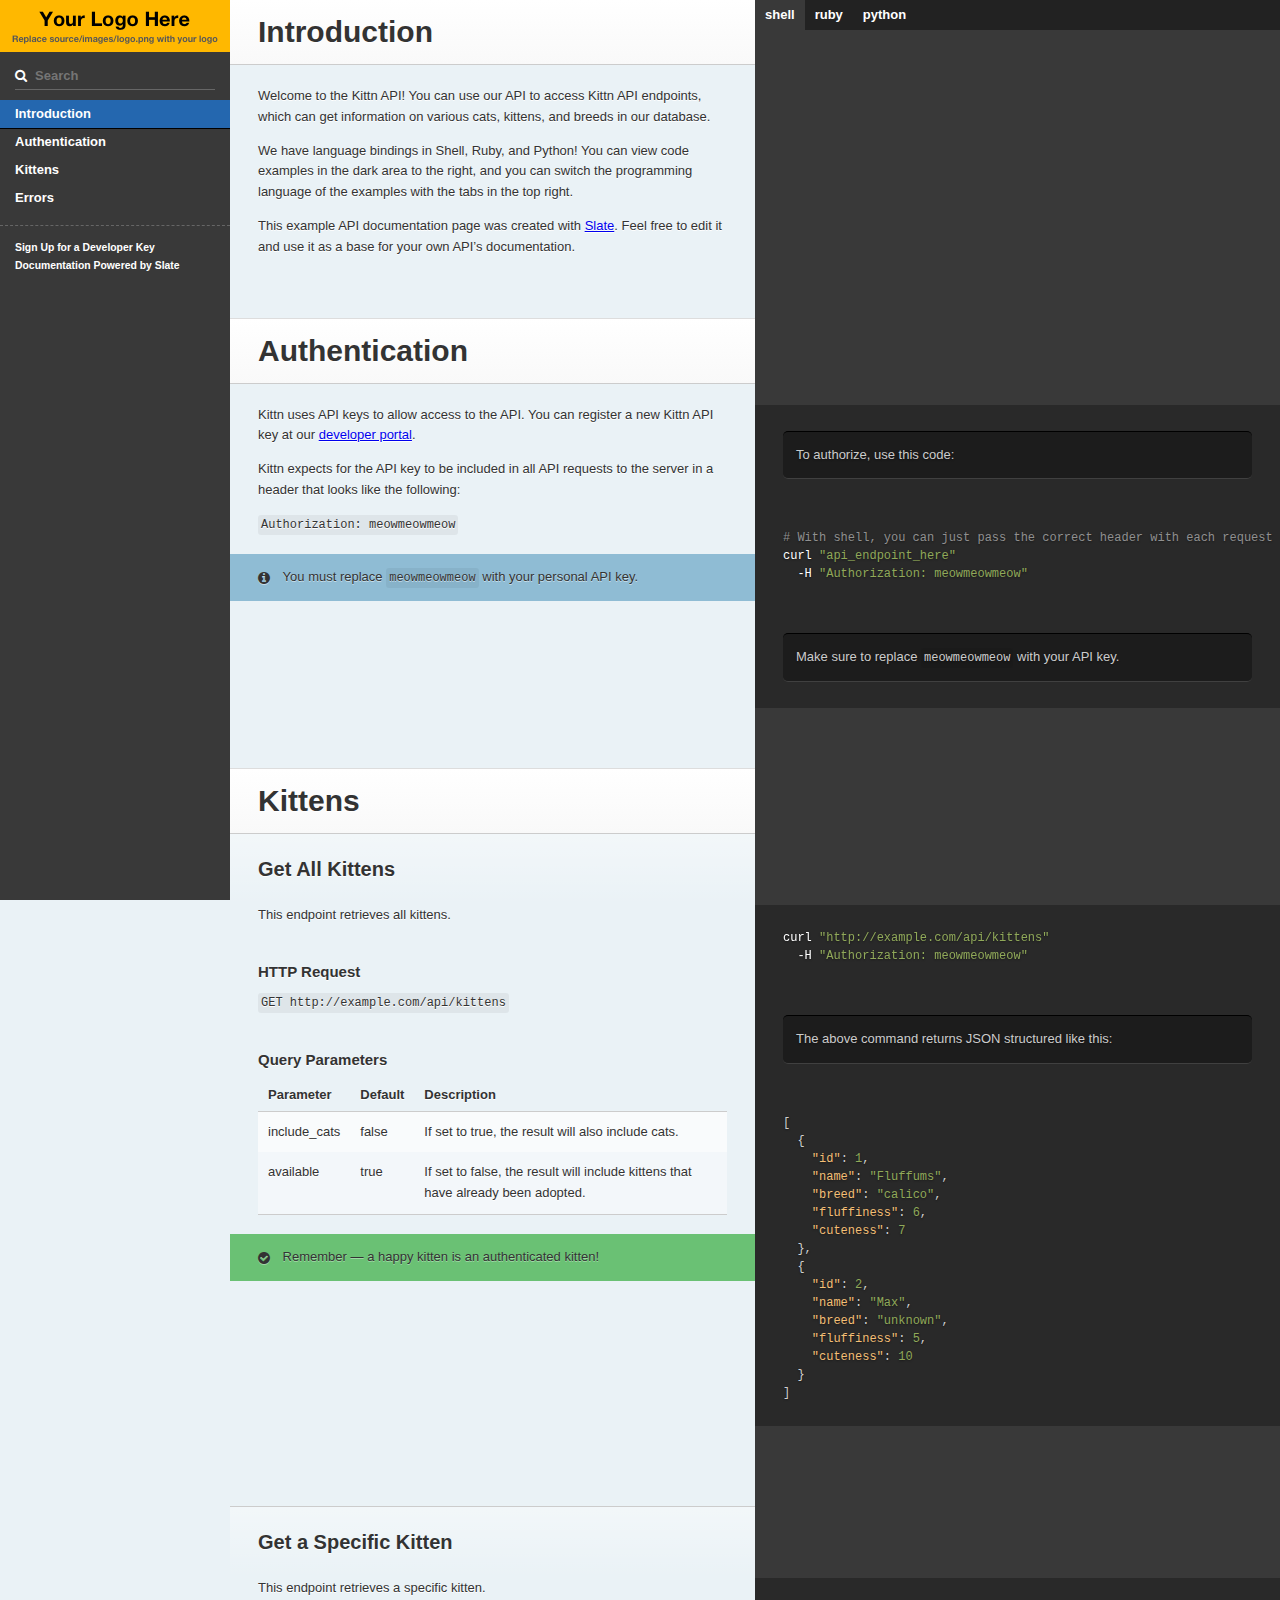
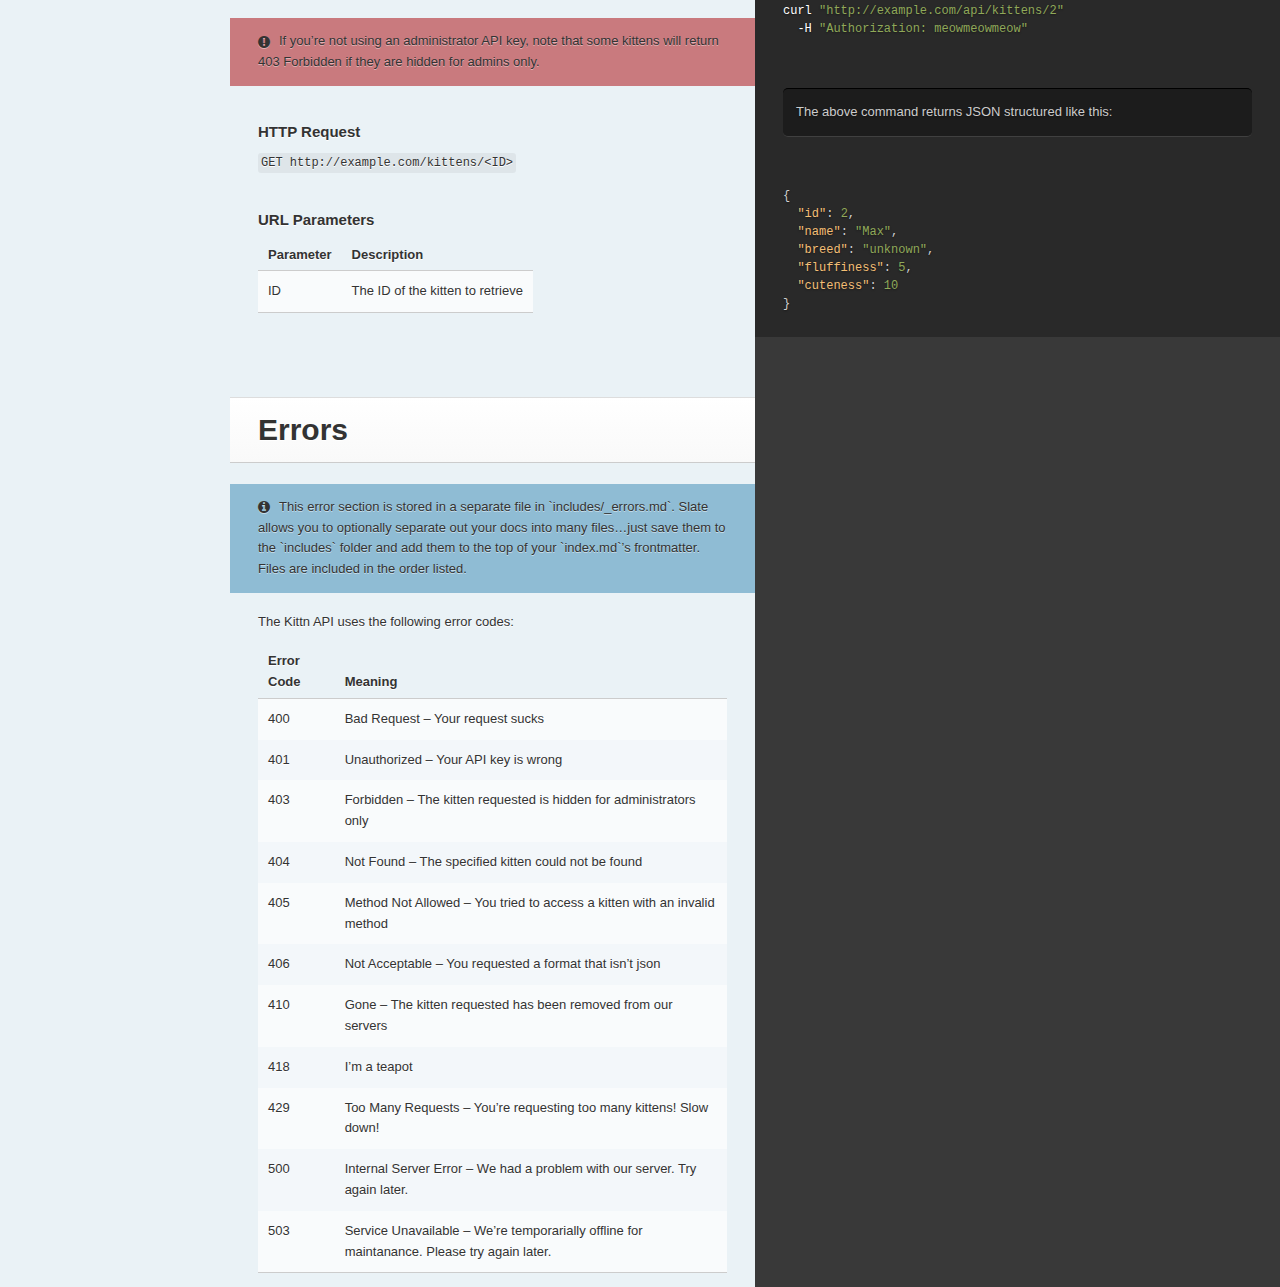
==== index.html @ 6eb85ec8 "Site updated to 685401d" ====
<!doctype html>
<html>
  <head>
    <meta charset="utf-8">
    <meta content="IE=edge,chrome=1" http-equiv="X-UA-Compatible">
    <meta name="viewport" content="width=device-width, initial-scale=1, maximum-scale=1">
    <title>API Reference</title>

    <link href="stylesheets/screen.css" rel="stylesheet" type="text/css" media="screen" />
    <link href="stylesheets/print.css" rel="stylesheet" type="text/css" media="print" />
    <script src="https://ajax.googleapis.com/ajax/libs/jquery/2.1.3/jquery.min.js"></script>
      <script src="javascripts/all.js" type="text/javascript"></script>

      <script>
        $(function() {
          setupLanguages(["shell","ruby","python"]);
        });
      </script>
  </head>

  <body class="index">
    <a href="#" id="nav-button">
      <span>
        NAV
        <img src="images/navbar.png" />
      </span>
    </a>
    <div class="tocify-wrapper">
      <img src="images/logo.png" />
        <div class="lang-selector">
              <a href="#" data-language-name="shell">shell</a>
              <a href="#" data-language-name="ruby">ruby</a>
              <a href="#" data-language-name="python">python</a>
        </div>
        <div class="search">
          <input type="text" class="search" id="input-search" placeholder="Search">
        </div>
        <ul class="search-results"></ul>
      <div id="toc">
      </div>
        <ul class="toc-footer">
            <li><a href='#'>Sign Up for a Developer Key</a></li>
            <li><a href='http://github.com/tripit/slate'>Documentation Powered by Slate</a></li>
        </ul>
    </div>
    <div class="page-wrapper">
      <div class="dark-box"></div>
      <div class="content">
        <h1 id="introduction">Introduction</h1>

<p>Welcome to the Kittn API! You can use our API to access Kittn API endpoints, which can get information on various cats, kittens, and breeds in our database.</p>

<p>We have language bindings in Shell, Ruby, and Python! You can view code examples in the dark area to the right, and you can switch the programming language of the examples with the tabs in the top right.</p>

<p>This example API documentation page was created with <a href="http://github.com/tripit/slate">Slate</a>. Feel free to edit it and use it as a base for your own API&rsquo;s documentation.</p>

<h1 id="authentication">Authentication</h1>

<blockquote>
<p>To authorize, use this code:</p>
</blockquote>
<pre class="highlight ruby"><code><span class="nb">require</span> <span class="s1">'kittn'</span>

<span class="n">api</span> <span class="o">=</span> <span class="no">Kittn</span><span class="o">::</span><span class="no">APIClient</span><span class="p">.</span><span class="nf">authorize!</span><span class="p">(</span><span class="s1">'meowmeowmeow'</span><span class="p">)</span>
</code></pre>
<pre class="highlight python"><code><span class="kn">import</span> <span class="nn">kittn</span>

<span class="n">api</span> <span class="o">=</span> <span class="n">kittn</span><span class="o">.</span><span class="n">authorize</span><span class="p">(</span><span class="s">'meowmeowmeow'</span><span class="p">)</span>
</code></pre>
<pre class="highlight shell"><code><span class="c"># With shell, you can just pass the correct header with each request</span>
curl <span class="s2">"api_endpoint_here"</span>
  -H <span class="s2">"Authorization: meowmeowmeow"</span>
</code></pre>

<blockquote>
<p>Make sure to replace <code class="prettyprint">meowmeowmeow</code> with your API key.</p>
</blockquote>

<p>Kittn uses API keys to allow access to the API. You can register a new Kittn API key at our <a href="http://example.com/developers">developer portal</a>.</p>

<p>Kittn expects for the API key to be included in all API requests to the server in a header that looks like the following:</p>

<p><code class="prettyprint">Authorization: meowmeowmeow</code></p>

<aside class="notice">
You must replace <code>meowmeowmeow</code> with your personal API key.
</aside>

<h1 id="kittens">Kittens</h1>

<h2 id="get-all-kittens">Get All Kittens</h2>
<pre class="highlight ruby"><code><span class="nb">require</span> <span class="s1">'kittn'</span>

<span class="n">api</span> <span class="o">=</span> <span class="no">Kittn</span><span class="o">::</span><span class="no">APIClient</span><span class="p">.</span><span class="nf">authorize!</span><span class="p">(</span><span class="s1">'meowmeowmeow'</span><span class="p">)</span>
<span class="n">api</span><span class="p">.</span><span class="nf">kittens</span><span class="p">.</span><span class="nf">get</span>
</code></pre>
<pre class="highlight python"><code><span class="kn">import</span> <span class="nn">kittn</span>

<span class="n">api</span> <span class="o">=</span> <span class="n">kittn</span><span class="o">.</span><span class="n">authorize</span><span class="p">(</span><span class="s">'meowmeowmeow'</span><span class="p">)</span>
<span class="n">api</span><span class="o">.</span><span class="n">kittens</span><span class="o">.</span><span class="n">get</span><span class="p">()</span>
</code></pre>
<pre class="highlight shell"><code>curl <span class="s2">"http://example.com/api/kittens"</span>
  -H <span class="s2">"Authorization: meowmeowmeow"</span>
</code></pre>

<blockquote>
<p>The above command returns JSON structured like this:</p>
</blockquote>
<pre class="highlight json"><code><span class="p">[</span><span class="w">
  </span><span class="p">{</span><span class="w">
    </span><span class="nt">"id"</span><span class="p">:</span><span class="w"> </span><span class="mi">1</span><span class="p">,</span><span class="w">
    </span><span class="nt">"name"</span><span class="p">:</span><span class="w"> </span><span class="s2">"Fluffums"</span><span class="p">,</span><span class="w">
    </span><span class="nt">"breed"</span><span class="p">:</span><span class="w"> </span><span class="s2">"calico"</span><span class="p">,</span><span class="w">
    </span><span class="nt">"fluffiness"</span><span class="p">:</span><span class="w"> </span><span class="mi">6</span><span class="p">,</span><span class="w">
    </span><span class="nt">"cuteness"</span><span class="p">:</span><span class="w"> </span><span class="mi">7</span><span class="w">
  </span><span class="p">},</span><span class="w">
  </span><span class="p">{</span><span class="w">
    </span><span class="nt">"id"</span><span class="p">:</span><span class="w"> </span><span class="mi">2</span><span class="p">,</span><span class="w">
    </span><span class="nt">"name"</span><span class="p">:</span><span class="w"> </span><span class="s2">"Max"</span><span class="p">,</span><span class="w">
    </span><span class="nt">"breed"</span><span class="p">:</span><span class="w"> </span><span class="s2">"unknown"</span><span class="p">,</span><span class="w">
    </span><span class="nt">"fluffiness"</span><span class="p">:</span><span class="w"> </span><span class="mi">5</span><span class="p">,</span><span class="w">
    </span><span class="nt">"cuteness"</span><span class="p">:</span><span class="w"> </span><span class="mi">10</span><span class="w">
  </span><span class="p">}</span><span class="w">
</span><span class="p">]</span><span class="w">
</span></code></pre>

<p>This endpoint retrieves all kittens.</p>

<h3 id="http-request">HTTP Request</h3>

<p><code class="prettyprint">GET http://example.com/api/kittens</code></p>

<h3 id="query-parameters">Query Parameters</h3>

<table><thead>
<tr>
<th>Parameter</th>
<th>Default</th>
<th>Description</th>
</tr>
</thead><tbody>
<tr>
<td>include_cats</td>
<td>false</td>
<td>If set to true, the result will also include cats.</td>
</tr>
<tr>
<td>available</td>
<td>true</td>
<td>If set to false, the result will include kittens that have already been adopted.</td>
</tr>
</tbody></table>

<aside class="success">
Remember — a happy kitten is an authenticated kitten!
</aside>

<h2 id="get-a-specific-kitten">Get a Specific Kitten</h2>
<pre class="highlight ruby"><code><span class="nb">require</span> <span class="s1">'kittn'</span>

<span class="n">api</span> <span class="o">=</span> <span class="no">Kittn</span><span class="o">::</span><span class="no">APIClient</span><span class="p">.</span><span class="nf">authorize!</span><span class="p">(</span><span class="s1">'meowmeowmeow'</span><span class="p">)</span>
<span class="n">api</span><span class="p">.</span><span class="nf">kittens</span><span class="p">.</span><span class="nf">get</span><span class="p">(</span><span class="mi">2</span><span class="p">)</span>
</code></pre>
<pre class="highlight python"><code><span class="kn">import</span> <span class="nn">kittn</span>

<span class="n">api</span> <span class="o">=</span> <span class="n">kittn</span><span class="o">.</span><span class="n">authorize</span><span class="p">(</span><span class="s">'meowmeowmeow'</span><span class="p">)</span>
<span class="n">api</span><span class="o">.</span><span class="n">kittens</span><span class="o">.</span><span class="n">get</span><span class="p">(</span><span class="mi">2</span><span class="p">)</span>
</code></pre>
<pre class="highlight shell"><code>curl <span class="s2">"http://example.com/api/kittens/2"</span>
  -H <span class="s2">"Authorization: meowmeowmeow"</span>
</code></pre>

<blockquote>
<p>The above command returns JSON structured like this:</p>
</blockquote>
<pre class="highlight json"><code><span class="p">{</span><span class="w">
  </span><span class="nt">"id"</span><span class="p">:</span><span class="w"> </span><span class="mi">2</span><span class="p">,</span><span class="w">
  </span><span class="nt">"name"</span><span class="p">:</span><span class="w"> </span><span class="s2">"Max"</span><span class="p">,</span><span class="w">
  </span><span class="nt">"breed"</span><span class="p">:</span><span class="w"> </span><span class="s2">"unknown"</span><span class="p">,</span><span class="w">
  </span><span class="nt">"fluffiness"</span><span class="p">:</span><span class="w"> </span><span class="mi">5</span><span class="p">,</span><span class="w">
  </span><span class="nt">"cuteness"</span><span class="p">:</span><span class="w"> </span><span class="mi">10</span><span class="w">
</span><span class="p">}</span><span class="w">
</span></code></pre>

<p>This endpoint retrieves a specific kitten.</p>

<aside class="warning">If you&rsquo;re not using an administrator API key, note that some kittens will return 403 Forbidden if they are hidden for admins only.</aside>

<h3 id="http-request">HTTP Request</h3>

<p><code class="prettyprint">GET http://example.com/kittens/&lt;ID&gt;</code></p>

<h3 id="url-parameters">URL Parameters</h3>

<table><thead>
<tr>
<th>Parameter</th>
<th>Description</th>
</tr>
</thead><tbody>
<tr>
<td>ID</td>
<td>The ID of the kitten to retrieve</td>
</tr>
</tbody></table>

          <h1 id="errors">Errors</h1>

<aside class="notice">This error section is stored in a separate file in `includes/_errors.md`. Slate allows you to optionally separate out your docs into many files&hellip;just save them to the `includes` folder and add them to the top of your `index.md`&rsquo;s frontmatter. Files are included in the order listed.</aside>

<p>The Kittn API uses the following error codes:</p>

<table><thead>
<tr>
<th>Error Code</th>
<th>Meaning</th>
</tr>
</thead><tbody>
<tr>
<td>400</td>
<td>Bad Request &ndash; Your request sucks</td>
</tr>
<tr>
<td>401</td>
<td>Unauthorized &ndash; Your API key is wrong</td>
</tr>
<tr>
<td>403</td>
<td>Forbidden &ndash; The kitten requested is hidden for administrators only</td>
</tr>
<tr>
<td>404</td>
<td>Not Found &ndash; The specified kitten could not be found</td>
</tr>
<tr>
<td>405</td>
<td>Method Not Allowed &ndash; You tried to access a kitten with an invalid method</td>
</tr>
<tr>
<td>406</td>
<td>Not Acceptable &ndash; You requested a format that isn&rsquo;t json</td>
</tr>
<tr>
<td>410</td>
<td>Gone &ndash; The kitten requested has been removed from our servers</td>
</tr>
<tr>
<td>418</td>
<td>I&rsquo;m a teapot</td>
</tr>
<tr>
<td>429</td>
<td>Too Many Requests &ndash; You&rsquo;re requesting too many kittens! Slow down!</td>
</tr>
<tr>
<td>500</td>
<td>Internal Server Error &ndash; We had a problem with our server. Try again later.</td>
</tr>
<tr>
<td>503</td>
<td>Service Unavailable &ndash; We&rsquo;re temporarially offline for maintanance. Please try again later.</td>
</tr>
</tbody></table>

      </div>
      <div class="dark-box">
          <div class="lang-selector">
                <a href="#" data-language-name="shell">shell</a>
                <a href="#" data-language-name="ruby">ruby</a>
                <a href="#" data-language-name="python">python</a>
          </div>
      </div>
    </div>
  </body>
</html>
---- stylesheets/screen.css ----
/*! normalize.css v3.0.2 | MIT License | git.io/normalize */html{font-family:sans-serif;-ms-text-size-adjust:100%;-webkit-text-size-adjust:100%}body{margin:0}article,aside,details,figcaption,figure,footer,header,hgroup,main,menu,nav,section,summary{display:block}audio,canvas,progress,video{display:inline-block;vertical-align:baseline}audio:not([controls]){display:none;height:0}[hidden],template{display:none}a{background-color:transparent}a:active,a:hover{outline:0}abbr[title]{border-bottom:1px dotted}b,strong{font-weight:bold}dfn{font-style:italic}h1{font-size:2em;margin:0.67em 0}mark{background:#ff0;color:#000}small{font-size:80%}sub,sup{font-size:75%;line-height:0;position:relative;vertical-align:baseline}sup{top:-0.5em}sub{bottom:-0.25em}img{border:0}svg:not(:root){overflow:hidden}figure{margin:1em 40px}hr{box-sizing:content-box;height:0}pre{overflow:auto}code,kbd,pre,samp{font-family:monospace, monospace;font-size:1em}button,input,optgroup,select,textarea{color:inherit;font:inherit;margin:0}button{overflow:visible}button,select{text-transform:none}button,html input[type="button"],input[type="reset"],input[type="submit"]{-webkit-appearance:button;cursor:pointer}button[disabled],html input[disabled]{cursor:default}button::-moz-focus-inner,input::-moz-focus-inner{border:0;padding:0}input{line-height:normal}input[type="checkbox"],input[type="radio"]{box-sizing:border-box;padding:0}input[type="number"]::-webkit-inner-spin-button,input[type="number"]::-webkit-outer-spin-button{height:auto}input[type="search"]{-webkit-appearance:textfield;box-sizing:content-box}input[type="search"]::-webkit-search-cancel-button,input[type="search"]::-webkit-search-decoration{-webkit-appearance:none}fieldset{border:1px solid #c0c0c0;margin:0 2px;padding:0.35em 0.625em 0.75em}legend{border:0;padding:0}textarea{overflow:auto}optgroup{font-weight:bold}table{border-collapse:collapse;border-spacing:0}td,th{padding:0}.content h1,.content h2,.content h3,.content h4,.content h5,.content h6,html,body{font-family:"Helvetica Neue", Helvetica, Arial, "Microsoft Yahei","微软雅黑", STXihei, "华文细黑", sans-serif;font-size:13px}.content h1,.content h2,.content h3,.content h4,.content h5,.content h6{font-weight:bold}.content code,.content pre{font-family:Consolas, Menlo, Monaco, "Lucida Console", "Liberation Mono", "DejaVu Sans Mono", "Bitstream Vera Sans Mono", "Courier New", monospace, serif;font-size:12px;line-height:1.5}.content code{word-break:break-all;word-break:break-word;-webkit-hyphens:auto;-moz-hyphens:auto;-ms-hyphens:auto;hyphens:auto}.highlight table td{padding:5px}.highlight table pre{margin:0}.highlight,.highlight .w{color:#f8f8f2;background-color:#272822}.highlight .err{color:#151515;background-color:#ac4142}.highlight .c,.highlight .cd,.highlight .cm,.highlight .c1,.highlight .cs{color:#505050}.highlight .cp{color:#f4bf75}.highlight .nt{color:#f4bf75}.highlight .o,.highlight .ow{color:#d0d0d0}.highlight .p,.highlight .pi{color:#d0d0d0}.highlight .gi{color:#90a959}.highlight .gd{color:#ac4142}.highlight .gh{color:#6a9fb5;background-color:#151515;font-weight:bold}.highlight .k,.highlight .kn,.highlight .kp,.highlight .kr,.highlight .kv{color:#aa759f}.highlight .kc{color:#d28445}.highlight .kt{color:#d28445}.highlight .kd{color:#d28445}.highlight .s,.highlight .sb,.highlight .sc,.highlight .sd,.highlight .s2,.highlight .sh,.highlight .sx,.highlight .s1{color:#90a959}.highlight .sr{color:#75b5aa}.highlight .si{color:#8f5536}.highlight .se{color:#8f5536}.highlight .nn{color:#f4bf75}.highlight .nc{color:#f4bf75}.highlight .no{color:#f4bf75}.highlight .na{color:#6a9fb5}.highlight .m,.highlight .mf,.highlight .mh,.highlight .mi,.highlight .il,.highlight .mo,.highlight .mb,.highlight .mx{color:#90a959}.highlight .ss{color:#90a959}.highlight .c,.highlight .cm,.highlight .c1,.highlight .cs{color:#909090}.highlight,.highlight .w{background-color:#292929}@font-face{font-family:'slate';src:url("../fonts/slate.eot?-syv14m");src:url("../fonts/slate.eot?#iefix-syv14m") format("embedded-opentype"),url("../fonts/slate.woff2?-syv14m") format("woff2"),url("../fonts/slate.woff?-syv14m") format("woff"),url("../fonts/slate.ttf?-syv14m") format("truetype"),url("../fonts/slate.svg?-syv14m#slate") format("svg");font-weight:normal;font-style:normal}.content aside.warning:before,.content aside.notice:before,.content aside.success:before,.tocify-wrapper>.search:before{font-family:'slate';speak:none;font-style:normal;font-weight:normal;font-variant:normal;text-transform:none;line-height:1}.content aside.warning:before{content:"\e600"}.content aside.notice:before{content:"\e602"}.content aside.success:before{content:"\e606"}.tocify-wrapper>.search:before{content:"\e607"}html,body{color:#333;padding:0;margin:0;-webkit-font-smoothing:antialiased;-moz-osx-font-smoothing:grayscale;background-color:#eaf2f6;height:100%;-webkit-text-size-adjust:none}#toc>ul>li>a>span{float:right;background-color:#2484FF;border-radius:40px;width:20px}.tocify-wrapper{transition:left 0.3s ease-in-out;overflow-y:auto;overflow-x:hidden;position:fixed;z-index:30;top:0;left:0;bottom:0;width:230px;background-color:#393939;font-size:13px;font-weight:bold}.tocify-wrapper .lang-selector{display:none}.tocify-wrapper .lang-selector a{padding-top:0.5em;padding-bottom:0.5em}.tocify-wrapper>img{display:block}.tocify-wrapper>.search{position:relative}.tocify-wrapper>.search input{background:#393939;border-width:0 0 1px 0;border-color:#666;padding:6px 0 6px 20px;box-sizing:border-box;margin:10px 15px;width:200px;outline:none;color:#fff;border-radius:0}.tocify-wrapper>.search:before{position:absolute;top:17px;left:15px;color:#fff}.tocify-wrapper img+.tocify{margin-top:20px}.tocify-wrapper .search-results{margin-top:0;box-sizing:border-box;height:0;overflow-y:auto;overflow-x:hidden;transition-property:height, margin;transition-duration:180ms;transition-timing-function:ease-in-out;background:linear-gradient(to bottom, rgba(0,0,0,0.2), transparent 8px),linear-gradient(to top, rgba(0,0,0,0.2), transparent 8px),linear-gradient(to bottom, #000, transparent 1.5px),linear-gradient(to top, #939393, rgba(147,147,147,0) 1.5px),#262626}.tocify-wrapper .search-results.visible{height:30%;margin-bottom:1em}.tocify-wrapper .search-results li{margin:1em 15px;line-height:1}.tocify-wrapper .search-results a{color:#fff;text-decoration:none}.tocify-wrapper .search-results a:hover{text-decoration:underline}.tocify-wrapper .tocify-item>a,.tocify-wrapper .toc-footer li{padding:0 15px 0 15px;display:block;overflow-x:hidden;white-space:nowrap;text-overflow:ellipsis}.tocify-wrapper ul,.tocify-wrapper li{list-style:none;margin:0;padding:0;line-height:28px}.tocify-wrapper li{color:#fff;transition-property:background;transition-timing-function:linear;transition-duration:230ms}.tocify-wrapper .tocify-focus{box-shadow:0px 1px 0px #000;background-color:#2467af;color:#fff}.tocify-wrapper .tocify-subheader{display:none;background-color:#262626;font-weight:500;background:linear-gradient(to bottom, rgba(0,0,0,0.2), transparent 8px),linear-gradient(to top, rgba(0,0,0,0.2), transparent 8px),linear-gradient(to bottom, #000, transparent 1.5px),linear-gradient(to top, #939393, rgba(147,147,147,0) 1.5px),#262626}.tocify-wrapper .tocify-subheader .tocify-item>a{padding-left:25px;font-size:12px}.tocify-wrapper .tocify-subheader>li:last-child{box-shadow:none}.tocify-wrapper .toc-footer{padding:1em 0;margin-top:1em;border-top:1px dashed #666}.tocify-wrapper .toc-footer li,.tocify-wrapper .toc-footer a{color:#fff;text-decoration:none}.tocify-wrapper .toc-footer a:hover{text-decoration:underline}.tocify-wrapper .toc-footer li{font-size:0.8em;line-height:1.7;text-decoration:none}#nav-button{padding:0 1.5em 5em 0;display:none;position:fixed;top:0;left:0;z-index:100;color:#000;text-decoration:none;font-weight:bold;opacity:0.7;line-height:16px;transition:left 0.3s ease-in-out}#nav-button span{display:block;padding:6px 6px 6px;background-color:rgba(234,242,246,0.7);-webkit-transform-origin:0 0;transform-origin:0 0;-webkit-transform:rotate(-90deg) translate(-100%, 0);transform:rotate(-90deg) translate(-100%, 0);border-radius:0 0 0 5px}#nav-button img{height:16px;vertical-align:bottom}#nav-button:hover{opacity:1}#nav-button.open{left:230px}.page-wrapper{margin-left:230px;position:relative;z-index:10;background-color:#eaf2f6;min-height:100%;padding-bottom:1px}.page-wrapper .dark-box{width:50%;background-color:#393939;position:absolute;right:0;top:0;bottom:0}.page-wrapper .lang-selector{position:fixed;z-index:50;border-bottom:5px solid #393939}.lang-selector{background-color:#222;width:100%;font-weight:bold}.lang-selector a{display:block;float:left;color:#fff;text-decoration:none;padding:0 10px;line-height:30px;outline:0}.lang-selector a:active,.lang-selector a:focus{background-color:#111;color:#fff}.lang-selector a.active{background-color:#393939;color:#fff}.lang-selector:after{content:'';clear:both;display:block}.content{position:relative;z-index:30}.content:after{content:'';display:block;clear:both}.content>h1,.content>h2,.content>h3,.content>h4,.content>h5,.content>h6,.content>p,.content>table,.content>ul,.content>ol,.content>aside,.content>dl{margin-right:50%;padding:0 28px;box-sizing:border-box;display:block;text-shadow:0px 1px 0px #fff}.content>ul,.content>ol{padding-left:43px}.content>h1,.content>h2,.content>div{clear:both}.content h1{font-size:30px;padding-top:0.5em;padding-bottom:0.5em;border-bottom:1px solid #ccc;margin-bottom:21px;margin-top:2em;border-top:1px solid #ddd;background-image:linear-gradient(to bottom, #fff, #f9f9f9)}.content h1:first-child,.content div:first-child+h1{border-top-width:0;margin-top:0}.content h2{font-size:20px;margin-top:4em;margin-bottom:0;border-top:1px solid #ccc;padding-top:1.2em;padding-bottom:1.2em;background-image:linear-gradient(to bottom, rgba(255,255,255,0.4), rgba(255,255,255,0))}.content h1+h2,.content h1+div+h2{margin-top:-21px;border-top:none}.content h3,.content h4,.content h5,.content h6{font-size:15px;margin-top:2.5em;margin-bottom:0.8em}.content h4,.content h5,.content h6{font-size:10px}.content hr{margin:2em 0;border-top:2px solid #393939;border-bottom:2px solid #eaf2f6}.content table{margin-bottom:1em;overflow:auto}.content table th,.content table td{text-align:left;vertical-align:top;line-height:1.6}.content table th{padding:5px 10px;border-bottom:1px solid #ccc;vertical-align:bottom}.content table td{padding:10px}.content table tr:last-child{border-bottom:1px solid #ccc}.content table tr:nth-child(odd)>td{background-color:#f9fbfc}.content table tr:nth-child(even)>td{background-color:#f3f7fa}.content dt{font-weight:bold}.content dd{margin-left:15px}.content p,.content li,.content dt,.content dd{line-height:1.6;margin-top:0}.content img{max-width:100%}.content code{background-color:rgba(0,0,0,0.05);padding:3px;border-radius:3px}.content pre>code{background-color:transparent;padding:0}.content aside{padding-top:1em;padding-bottom:1em;text-shadow:0 1px 0 #c6dde9;margin-top:1.5em;margin-bottom:1.5em;background:#8fbcd4;line-height:1.6}.content aside.warning{background-color:#c97a7e;text-shadow:0 1px 0 #dfb0b3}.content aside.success{background-color:#6ac174;text-shadow:0 1px 0 #a0d7a6}.content aside:before{vertical-align:middle;padding-right:0.5em;font-size:14px}.content .search-highlight{padding:2px;margin:-2px;border-radius:4px;border:1px solid #F7E633;text-shadow:1px 1px 0 #666;background:linear-gradient(to top left, #f7e633 0%, #f1d32f 100%)}.content pre,.content blockquote{background-color:#292929;color:#fff;padding:2em 28px;margin:0;width:50%;float:right;clear:right;box-sizing:border-box;text-shadow:0px 1px 2px rgba(0,0,0,0.4)}.content pre>p,.content blockquote>p{margin:0}.content pre a,.content blockquote a{color:#fff;text-decoration:none;border-bottom:dashed 1px #ccc}.content blockquote>p{background-color:#1c1c1c;border-radius:5px;padding:13px;color:#ccc;border-top:1px solid #000;border-bottom:1px solid #404040}@media (max-width: 930px){.tocify-wrapper{left:-230px}.tocify-wrapper.open{left:0}.page-wrapper{margin-left:0}#nav-button{display:block}.tocify-wrapper .tocify-item>a{padding-top:0.3em;padding-bottom:0.3em}}@media (max-width: 700px){.dark-box{display:none}.content>h1,.content>h2,.content>h3,.content>h4,.content>h5,.content>h6,.content>p,.content>table,.content>ul,.content>ol,.content>aside,.content>dl{margin-right:0}.tocify-wrapper .lang-selector{display:block}.page-wrapper .lang-selector{display:none}.content pre,.content blockquote{width:auto;float:none}.content>pre+h1,.content>blockquote+h1,.content>pre+h2,.content>blockquote+h2,.content>pre+h3,.content>blockquote+h3,.content>pre+h4,.content>blockquote+h4,.content>pre+h5,.content>blockquote+h5,.content>pre+h6,.content>blockquote+h6,.content>pre+p,.content>blockquote+p,.content>pre+table,.content>blockquote+table,.content>pre+ul,.content>blockquote+ul,.content>pre+ol,.content>blockquote+ol,.content>pre+aside,.content>blockquote+aside,.content>pre+dl,.content>blockquote+dl{margin-top:28px}}
---- stylesheets/print.css ----
/*! normalize.css v3.0.2 | MIT License | git.io/normalize */html{font-family:sans-serif;-ms-text-size-adjust:100%;-webkit-text-size-adjust:100%}body{margin:0}article,aside,details,figcaption,figure,footer,header,hgroup,main,menu,nav,section,summary{display:block}audio,canvas,progress,video{display:inline-block;vertical-align:baseline}audio:not([controls]){display:none;height:0}[hidden],template{display:none}a{background-color:transparent}a:active,a:hover{outline:0}abbr[title]{border-bottom:1px dotted}b,strong{font-weight:bold}dfn{font-style:italic}h1{font-size:2em;margin:0.67em 0}mark{background:#ff0;color:#000}small{font-size:80%}sub,sup{font-size:75%;line-height:0;position:relative;vertical-align:baseline}sup{top:-0.5em}sub{bottom:-0.25em}img{border:0}svg:not(:root){overflow:hidden}figure{margin:1em 40px}hr{box-sizing:content-box;height:0}pre{overflow:auto}code,kbd,pre,samp{font-family:monospace, monospace;font-size:1em}button,input,optgroup,select,textarea{color:inherit;font:inherit;margin:0}button{overflow:visible}button,select{text-transform:none}button,html input[type="button"],input[type="reset"],input[type="submit"]{-webkit-appearance:button;cursor:pointer}button[disabled],html input[disabled]{cursor:default}button::-moz-focus-inner,input::-moz-focus-inner{border:0;padding:0}input{line-height:normal}input[type="checkbox"],input[type="radio"]{box-sizing:border-box;padding:0}input[type="number"]::-webkit-inner-spin-button,input[type="number"]::-webkit-outer-spin-button{height:auto}input[type="search"]{-webkit-appearance:textfield;box-sizing:content-box}input[type="search"]::-webkit-search-cancel-button,input[type="search"]::-webkit-search-decoration{-webkit-appearance:none}fieldset{border:1px solid #c0c0c0;margin:0 2px;padding:0.35em 0.625em 0.75em}legend{border:0;padding:0}textarea{overflow:auto}optgroup{font-weight:bold}table{border-collapse:collapse;border-spacing:0}td,th{padding:0}.content h1,.content h2,.content h3,.content h4,body{font-family:"Helvetica Neue", Helvetica, Arial, "Microsoft Yahei","微软雅黑", STXihei, "华文细黑", sans-serif;font-size:13px}.content h1,.content h2,.content h3,.content h4{font-weight:bold}.content pre,.content code{font-family:Consolas, Menlo, Monaco, "Lucida Console", "Liberation Mono", "DejaVu Sans Mono", "Bitstream Vera Sans Mono", "Courier New", monospace, serif;font-size:12px;line-height:1.5}.content pre,.content code{word-break:break-all;word-break:break-word;-webkit-hyphens:auto;-moz-hyphens:auto;-ms-hyphens:auto;hyphens:auto}@font-face{font-family:'slate';src:url("../fonts/slate.eot?-syv14m");src:url("../fonts/slate.eot?#iefix-syv14m") format("embedded-opentype"),url("../fonts/slate.woff2?-syv14m") format("woff2"),url("../fonts/slate.woff?-syv14m") format("woff"),url("../fonts/slate.ttf?-syv14m") format("truetype"),url("../fonts/slate.svg?-syv14m#slate") format("svg");font-weight:normal;font-style:normal}.content aside.warning:before,.content aside.notice:before,.content aside.success:before{font-family:'slate';speak:none;font-style:normal;font-weight:normal;font-variant:normal;text-transform:none;line-height:1}.content aside.warning:before{content:"\e600"}.content aside.notice:before{content:"\e602"}.content aside.success:before{content:"\e606"}.tocify,.toc-footer,.lang-selector,.search,#nav-button{display:none}.tocify-wrapper>img{margin:0 auto;display:block}.content{font-size:12px}.content pre,.content code{border:1px solid #999;border-radius:5px;font-size:0.8em}.content pre{padding:1.3em}.content code{padding:0.2em}.content table{border:1px solid #999}.content table tr{border-bottom:1px solid #999}.content table td,.content table th{padding:0.7em}.content p{line-height:1.5}.content a{text-decoration:none;color:#000}.content h1{font-size:2.5em;padding-top:0.5em;padding-bottom:0.5em;margin-top:1em;margin-bottom:21px;border:2px solid #ccc;border-width:2px 0;text-align:center}.content h2{font-size:1.8em;margin-top:2em;border-top:2px solid #ccc;padding-top:0.8em}.content h1+h2,.content h1+div+h2{border-top:none;padding-top:0;margin-top:0}.content h3,.content h4{font-size:0.8em;margin-top:1.5em;margin-bottom:0.8em;text-transform:uppercase}.content h5,.content h6{text-transform:uppercase}.content aside{padding:1em;border:1px solid #ccc;border-radius:5px;margin-top:1.5em;margin-bottom:1.5em;line-height:1.6}.content aside:before{vertical-align:middle;padding-right:0.5em;font-size:14px}
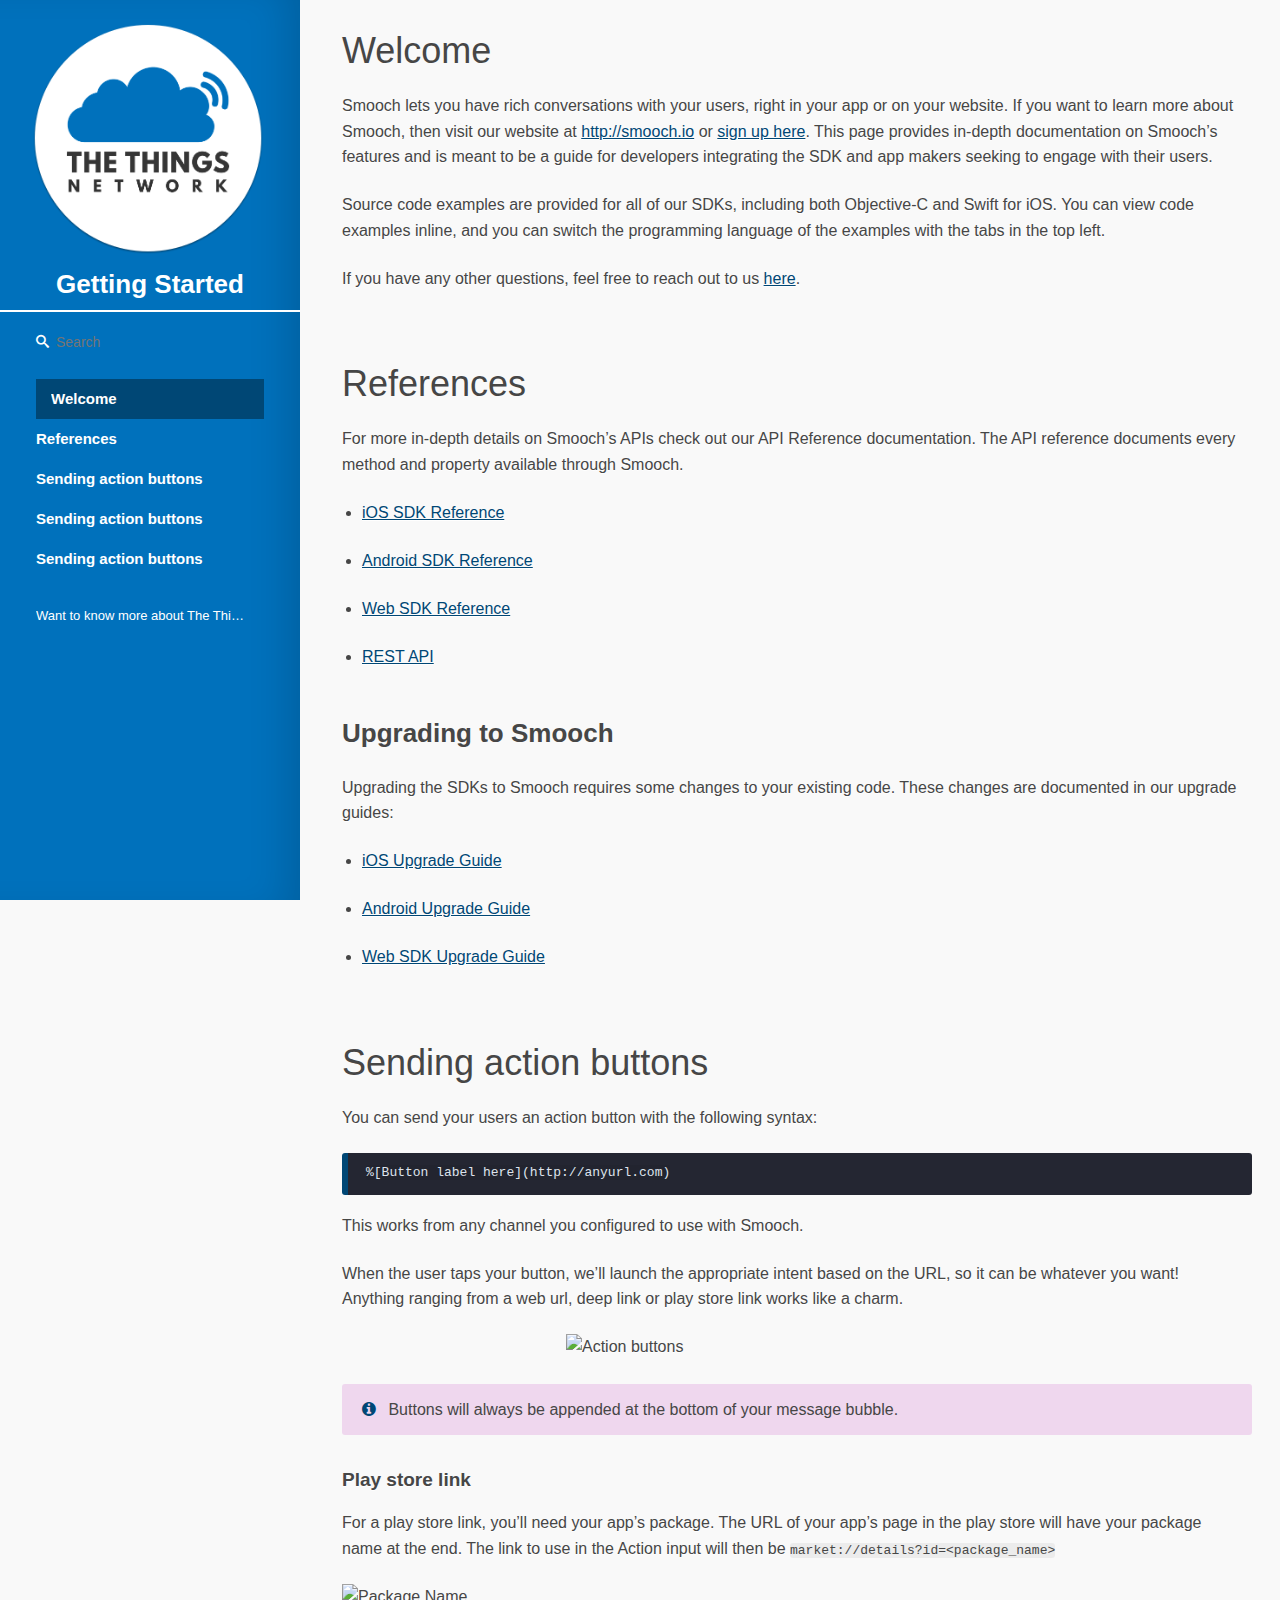
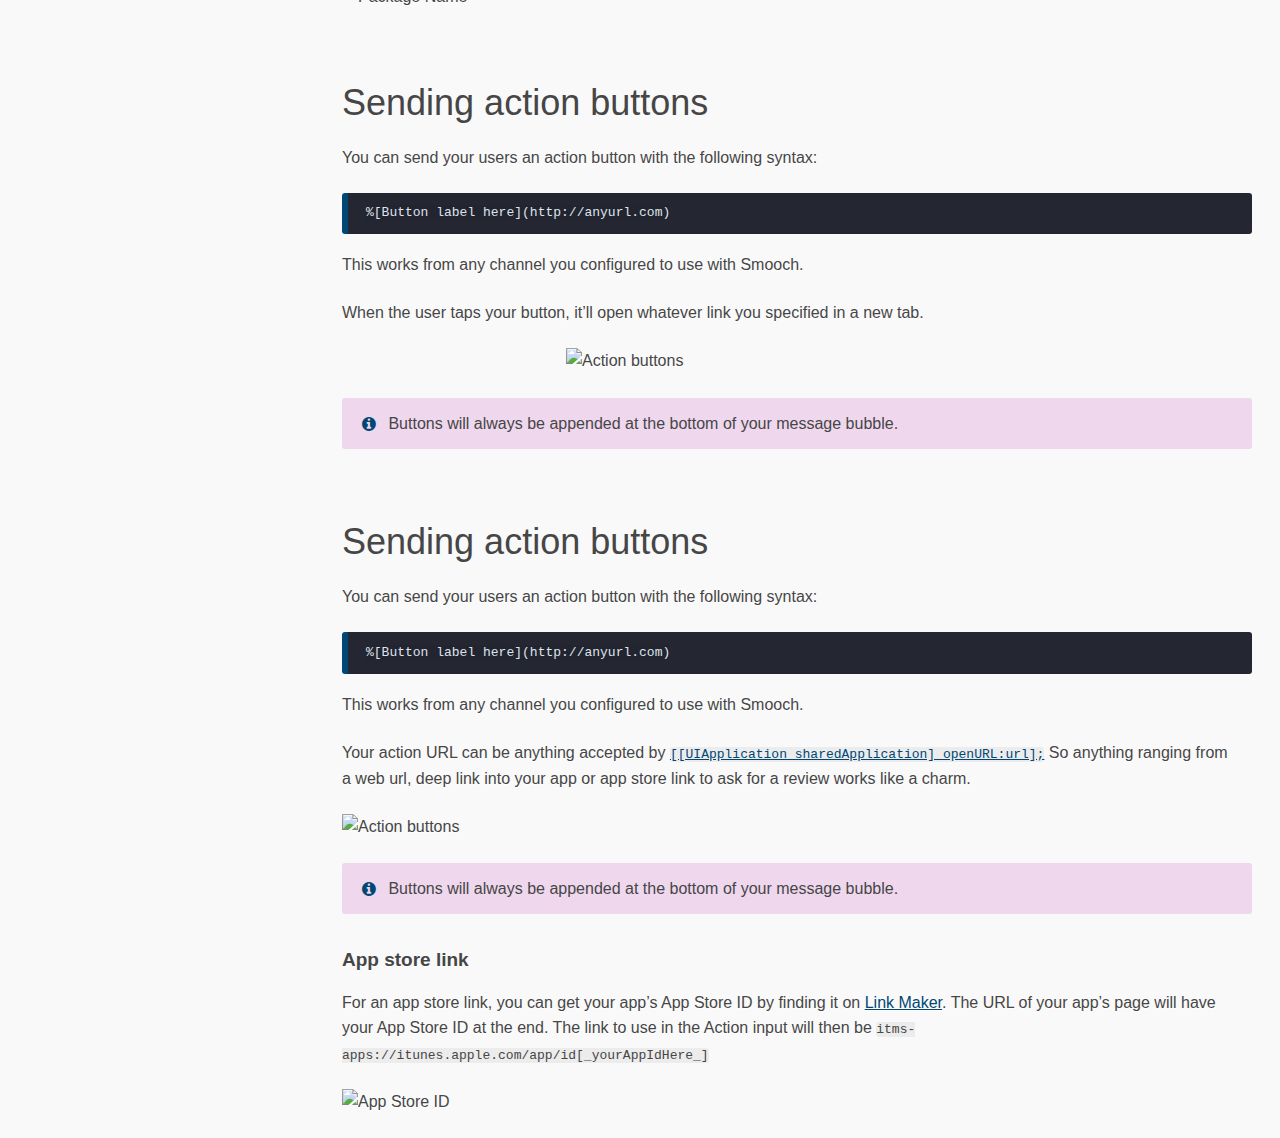
==== commit b148390c: "Site updated to e235976" ====
--- a/index.html
+++ b/index.html
@@ -4,18 +4,14 @@
     <meta charset="utf-8">
     <meta content="IE=edge,chrome=1" http-equiv="X-UA-Compatible">
     <meta name="viewport" content="width=device-width, initial-scale=1, maximum-scale=1">
-    <title>API Reference</title>
+    <title>The Things Network Getting Started</title>
 
+    <link href="images/favicon.ico" rel="icon" type="image/ico" />
     <link href="stylesheets/screen.css" rel="stylesheet" type="text/css" media="screen" />
     <link href="stylesheets/print.css" rel="stylesheet" type="text/css" media="print" />
-    <script src="https://ajax.googleapis.com/ajax/libs/jquery/2.1.3/jquery.min.js"></script>
+    <script src="https://ajax.googleapis.com/ajax/libs/jquery/1.11.0/jquery.min.js"></script>
       <script src="javascripts/all.js" type="text/javascript"></script>
 
-      <script>
-        $(function() {
-          setupLanguages(["shell","ruby","python"]);
-        });
-      </script>
   </head>
 
   <body class="index">
@@ -26,12 +22,19 @@
       </span>
     </a>
     <div class="tocify-wrapper">
-      <img src="images/logo.png" />
-        <div class="lang-selector">
-              <a href="#" data-language-name="shell">shell</a>
-              <a href="#" data-language-name="ruby">ruby</a>
-              <a href="#" data-language-name="python">python</a>
-        </div>
+      <img src="images/TheThingsRond.png" />
+      <p id="GettingStarted">Getting Started</p>
+      <div class="separator separator-top"></div>
+      <!--div class="platform-nav"-->
+        <!--div class="nav-label">Platform</div-->
+        <!--div class="platform-selector btn-group">
+          <button class="btn btn-default" data-platform-name="ios">iOS</button>
+          <button class="btn btn-default" data-platform-name="android">Android</button>
+          <button class="btn btn-default" data-platform-name="web">Web</button>
+        </div-->
+        <!--div class="clear"></div-->
+      <!--/div-->
+      <!--div class="separator"></div-->
         <div class="search">
           <input type="text" class="search" id="input-search" placeholder="Search">
         </div>
@@ -39,236 +42,93 @@
       <div id="toc">
       </div>
         <ul class="toc-footer">
-            <li><a href='#'>Sign Up for a Developer Key</a></li>
-            <li><a href='http://github.com/tripit/slate'>Documentation Powered by Slate</a></li>
+            <li><a href='http://www.thethingsnetwork.org'>Want to know more about The Things Network?</a></li>
         </ul>
     </div>
     <div class="page-wrapper">
       <div class="dark-box"></div>
       <div class="content">
-        <h1 id="introduction">Introduction</h1>
+        
+          <h1 id='welcome'>Welcome</h1>
+<p>Smooch lets you have rich conversations with your users, right in your app or on your website. If you want to learn more about Smooch, then visit our website at <a href="http://smooch.io">http://smooch.io</a> or <a href="https://app.smooch.io">sign up here</a>. This page provides in-depth documentation on Smooch&rsquo;s features and is meant to be a guide for developers integrating the SDK and app makers seeking to engage with their users.</p>
 
-<p>Welcome to the Kittn API! You can use our API to access Kittn API endpoints, which can get information on various cats, kittens, and breeds in our database.</p>
+<p>Source code examples are provided for all of our SDKs, including both Objective-C and Swift for iOS. You can view code examples inline, and you can switch the programming language of the examples with the tabs in the top left.</p>
 
-<p>We have language bindings in Shell, Ruby, and Python! You can view code examples in the dark area to the right, and you can switch the programming language of the examples with the tabs in the top right.</p>
+<p>If you have any other questions, feel free to reach out to us <a href="mailto:help@smooch.io">here</a>.</p>
 
-<p>This example API documentation page was created with <a href="http://github.com/tripit/slate">Slate</a>. Feel free to edit it and use it as a base for your own API&rsquo;s documentation.</p>
+          <h1 id='references'>References</h1>
+<p>For more in-depth details on Smooch&rsquo;s APIs check out our API Reference documentation. The API reference documents every method and property available through Smooch.</p>
 
-<h1 id="authentication">Authentication</h1>
+<ul>
+<li><a href="http://docs.smooch.io/api/ios" target="_blank">iOS SDK Reference</a></li>
+<li><a href="http://docs.smooch.io/api/android" target="_blank">Android SDK Reference</a></li>
+<li><a href="https://github.com/smooch/smooch-js" target="_blank">Web SDK Reference</a></li>
+<li><a href="/rest" target="_blank">REST API</a></li>
+</ul>
+<h2 id='upgrading-to-smooch'>Upgrading to Smooch</h2>
+<p>Upgrading the SDKs to Smooch requires some changes to your existing code. These changes are documented in our upgrade guides:</p>
 
-<blockquote>
-<p>To authorize, use this code:</p>
-</blockquote>
-<pre class="highlight ruby"><code><span class="nb">require</span> <span class="s1">'kittn'</span>
+<ul>
+<li><a href="https://github.com/smooch/smooch-ios/releases/tag/v3.0.0" target="_blank">iOS Upgrade Guide</a></li>
+<li><a href="https://github.com/smooch/smooch-android/releases/tag/2.0.0" target="_blank">Android Upgrade Guide</a></li>
+<li><a href="https://github.com/smooch/smooch-js/releases/tag/2.0.0" target="_blank">Web SDK Upgrade Guide</a></li>
+</ul>
 
-<span class="n">api</span> <span class="o">=</span> <span class="no">Kittn</span><span class="o">::</span><span class="no">APIClient</span><span class="p">.</span><span class="nf">authorize!</span><span class="p">(</span><span class="s1">'meowmeowmeow'</span><span class="p">)</span>
-</code></pre>
-<pre class="highlight python"><code><span class="kn">import</span> <span class="nn">kittn</span>
-
-<span class="n">api</span> <span class="o">=</span> <span class="n">kittn</span><span class="o">.</span><span class="n">authorize</span><span class="p">(</span><span class="s">'meowmeowmeow'</span><span class="p">)</span>
-</code></pre>
-<pre class="highlight shell"><code><span class="c"># With shell, you can just pass the correct header with each request</span>
-curl <span class="s2">"api_endpoint_here"</span>
-  -H <span class="s2">"Authorization: meowmeowmeow"</span>
+          <h1 id='sending-action-buttons'>Sending action buttons</h1>
+<p>You can send your users an action button with the following syntax:</p>
+<pre class="highlight plaintext"><code>%[Button label here](http://anyurl.com)
 </code></pre>
 
-<blockquote>
-<p>Make sure to replace <code class="prettyprint">meowmeowmeow</code> with your API key.</p>
-</blockquote>
+<p>This works from any channel you configured to use with Smooch. </p>
 
-<p>Kittn uses API keys to allow access to the API. You can register a new Kittn API key at our <a href="http://example.com/developers">developer portal</a>.</p>
+<p>When the user taps your button, we&rsquo;ll launch the appropriate intent based on the URL, so it can be whatever you want! Anything ranging from a web url, deep link or play store link works like a charm. </p>
 
-<p>Kittn expects for the API key to be included in all API requests to the server in a header that looks like the following:</p>
+<p><span class="half-width-img"><img alt="Action buttons" src="images/action_button_android.png" /></span></p>
 
-<p><code class="prettyprint">Authorization: meowmeowmeow</code></p>
+<p><aside class="notice">
+Buttons will always be appended at the bottom of your message bubble.
+</aside></p>
+<h3 id='play-store-link'>Play store link</h3>
+<p>For a play store link, you&rsquo;ll need your app&rsquo;s package. The URL of your app&rsquo;s page in the play store will have your package name at the end. The link to use in the Action input will then be <code class="prettyprint">market://details?id=&lt;package_name&gt;</code></p>
 
-<aside class="notice">
-You must replace <code>meowmeowmeow</code> with your personal API key.
-</aside>
+<p><img alt="Package Name" src="images/package_name_from_url.png" /></p>
 
-<h1 id="kittens">Kittens</h1>
-
-<h2 id="get-all-kittens">Get All Kittens</h2>
-<pre class="highlight ruby"><code><span class="nb">require</span> <span class="s1">'kittn'</span>
-
-<span class="n">api</span> <span class="o">=</span> <span class="no">Kittn</span><span class="o">::</span><span class="no">APIClient</span><span class="p">.</span><span class="nf">authorize!</span><span class="p">(</span><span class="s1">'meowmeowmeow'</span><span class="p">)</span>
-<span class="n">api</span><span class="p">.</span><span class="nf">kittens</span><span class="p">.</span><span class="nf">get</span>
-</code></pre>
-<pre class="highlight python"><code><span class="kn">import</span> <span class="nn">kittn</span>
-
-<span class="n">api</span> <span class="o">=</span> <span class="n">kittn</span><span class="o">.</span><span class="n">authorize</span><span class="p">(</span><span class="s">'meowmeowmeow'</span><span class="p">)</span>
-<span class="n">api</span><span class="o">.</span><span class="n">kittens</span><span class="o">.</span><span class="n">get</span><span class="p">()</span>
-</code></pre>
-<pre class="highlight shell"><code>curl <span class="s2">"http://example.com/api/kittens"</span>
-  -H <span class="s2">"Authorization: meowmeowmeow"</span>
+          <h1 id='sending-action-buttons'>Sending action buttons</h1>
+<p>You can send your users an action button with the following syntax:</p>
+<pre class="highlight plaintext"><code>%[Button label here](http://anyurl.com)
 </code></pre>
 
-<blockquote>
-<p>The above command returns JSON structured like this:</p>
-</blockquote>
-<pre class="highlight json"><code><span class="p">[</span><span class="w">
-  </span><span class="p">{</span><span class="w">
-    </span><span class="nt">"id"</span><span class="p">:</span><span class="w"> </span><span class="mi">1</span><span class="p">,</span><span class="w">
-    </span><span class="nt">"name"</span><span class="p">:</span><span class="w"> </span><span class="s2">"Fluffums"</span><span class="p">,</span><span class="w">
-    </span><span class="nt">"breed"</span><span class="p">:</span><span class="w"> </span><span class="s2">"calico"</span><span class="p">,</span><span class="w">
-    </span><span class="nt">"fluffiness"</span><span class="p">:</span><span class="w"> </span><span class="mi">6</span><span class="p">,</span><span class="w">
-    </span><span class="nt">"cuteness"</span><span class="p">:</span><span class="w"> </span><span class="mi">7</span><span class="w">
-  </span><span class="p">},</span><span class="w">
-  </span><span class="p">{</span><span class="w">
-    </span><span class="nt">"id"</span><span class="p">:</span><span class="w"> </span><span class="mi">2</span><span class="p">,</span><span class="w">
-    </span><span class="nt">"name"</span><span class="p">:</span><span class="w"> </span><span class="s2">"Max"</span><span class="p">,</span><span class="w">
-    </span><span class="nt">"breed"</span><span class="p">:</span><span class="w"> </span><span class="s2">"unknown"</span><span class="p">,</span><span class="w">
-    </span><span class="nt">"fluffiness"</span><span class="p">:</span><span class="w"> </span><span class="mi">5</span><span class="p">,</span><span class="w">
-    </span><span class="nt">"cuteness"</span><span class="p">:</span><span class="w"> </span><span class="mi">10</span><span class="w">
-  </span><span class="p">}</span><span class="w">
-</span><span class="p">]</span><span class="w">
-</span></code></pre>
+<p>This works from any channel you configured to use with Smooch. </p>
 
-<p>This endpoint retrieves all kittens.</p>
+<p>When the user taps your button, it&rsquo;ll open whatever link you specified in a new tab.</p>
 
-<h3 id="http-request">HTTP Request</h3>
+<p><span class="half-width-img"><img alt="Action buttons" src="images/action_button_web.png" /></span></p>
 
-<p><code class="prettyprint">GET http://example.com/api/kittens</code></p>
+<p><aside class="notice">
+Buttons will always be appended at the bottom of your message bubble.
+</aside></p>
 
-<h3 id="query-parameters">Query Parameters</h3>
-
-<table><thead>
-<tr>
-<th>Parameter</th>
-<th>Default</th>
-<th>Description</th>
-</tr>
-</thead><tbody>
-<tr>
-<td>include_cats</td>
-<td>false</td>
-<td>If set to true, the result will also include cats.</td>
-</tr>
-<tr>
-<td>available</td>
-<td>true</td>
-<td>If set to false, the result will include kittens that have already been adopted.</td>
-</tr>
-</tbody></table>
-
-<aside class="success">
-Remember — a happy kitten is an authenticated kitten!
-</aside>
-
-<h2 id="get-a-specific-kitten">Get a Specific Kitten</h2>
-<pre class="highlight ruby"><code><span class="nb">require</span> <span class="s1">'kittn'</span>
-
-<span class="n">api</span> <span class="o">=</span> <span class="no">Kittn</span><span class="o">::</span><span class="no">APIClient</span><span class="p">.</span><span class="nf">authorize!</span><span class="p">(</span><span class="s1">'meowmeowmeow'</span><span class="p">)</span>
-<span class="n">api</span><span class="p">.</span><span class="nf">kittens</span><span class="p">.</span><span class="nf">get</span><span class="p">(</span><span class="mi">2</span><span class="p">)</span>
-</code></pre>
-<pre class="highlight python"><code><span class="kn">import</span> <span class="nn">kittn</span>
-
-<span class="n">api</span> <span class="o">=</span> <span class="n">kittn</span><span class="o">.</span><span class="n">authorize</span><span class="p">(</span><span class="s">'meowmeowmeow'</span><span class="p">)</span>
-<span class="n">api</span><span class="o">.</span><span class="n">kittens</span><span class="o">.</span><span class="n">get</span><span class="p">(</span><span class="mi">2</span><span class="p">)</span>
-</code></pre>
-<pre class="highlight shell"><code>curl <span class="s2">"http://example.com/api/kittens/2"</span>
-  -H <span class="s2">"Authorization: meowmeowmeow"</span>
+          <h1 id='sending-action-buttons'>Sending action buttons</h1>
+<p>You can send your users an action button with the following syntax:</p>
+<pre class="highlight plaintext"><code>%[Button label here](http://anyurl.com)
 </code></pre>
 
-<blockquote>
-<p>The above command returns JSON structured like this:</p>
-</blockquote>
-<pre class="highlight json"><code><span class="p">{</span><span class="w">
-  </span><span class="nt">"id"</span><span class="p">:</span><span class="w"> </span><span class="mi">2</span><span class="p">,</span><span class="w">
-  </span><span class="nt">"name"</span><span class="p">:</span><span class="w"> </span><span class="s2">"Max"</span><span class="p">,</span><span class="w">
-  </span><span class="nt">"breed"</span><span class="p">:</span><span class="w"> </span><span class="s2">"unknown"</span><span class="p">,</span><span class="w">
-  </span><span class="nt">"fluffiness"</span><span class="p">:</span><span class="w"> </span><span class="mi">5</span><span class="p">,</span><span class="w">
-  </span><span class="nt">"cuteness"</span><span class="p">:</span><span class="w"> </span><span class="mi">10</span><span class="w">
-</span><span class="p">}</span><span class="w">
-</span></code></pre>
+<p>This works from any channel you configured to use with Smooch. </p>
 
-<p>This endpoint retrieves a specific kitten.</p>
+<p>Your action URL can be anything accepted by <a href="https://developer.apple.com/library/ios/documentation/UIKit/Reference/UIApplication_Class/#//apple_ref/occ/instm/UIApplication/openURL:"><code class="prettyprint">[[UIApplication sharedApplication] openURL:url];</code></a> So anything ranging from a web url, deep link into your app or app store link to ask for a review works like a charm. </p>
 
-<aside class="warning">If you&rsquo;re not using an administrator API key, note that some kittens will return 403 Forbidden if they are hidden for admins only.</aside>
+<p><img alt="Action buttons" src="images/action_button.png" /></p>
 
-<h3 id="http-request">HTTP Request</h3>
+<p><aside class="notice">
+Buttons will always be appended at the bottom of your message bubble.
+</aside></p>
+<h3 id='app-store-link'>App store link</h3>
+<p>For an app store link, you can get your app&rsquo;s App Store ID by finding it on <a href="https://linkmaker.itunes.apple.com">Link Maker</a>. The URL of your app&rsquo;s page will have your App Store ID at the end. The link to use in the Action input will then be <code class="prettyprint">itms-apps://itunes.apple.com/app/id[_yourAppIdHere_]</code></p>
 
-<p><code class="prettyprint">GET http://example.com/kittens/&lt;ID&gt;</code></p>
-
-<h3 id="url-parameters">URL Parameters</h3>
-
-<table><thead>
-<tr>
-<th>Parameter</th>
-<th>Description</th>
-</tr>
-</thead><tbody>
-<tr>
-<td>ID</td>
-<td>The ID of the kitten to retrieve</td>
-</tr>
-</tbody></table>
-
-          <h1 id="errors">Errors</h1>
-
-<aside class="notice">This error section is stored in a separate file in `includes/_errors.md`. Slate allows you to optionally separate out your docs into many files&hellip;just save them to the `includes` folder and add them to the top of your `index.md`&rsquo;s frontmatter. Files are included in the order listed.</aside>
-
-<p>The Kittn API uses the following error codes:</p>
-
-<table><thead>
-<tr>
-<th>Error Code</th>
-<th>Meaning</th>
-</tr>
-</thead><tbody>
-<tr>
-<td>400</td>
-<td>Bad Request &ndash; Your request sucks</td>
-</tr>
-<tr>
-<td>401</td>
-<td>Unauthorized &ndash; Your API key is wrong</td>
-</tr>
-<tr>
-<td>403</td>
-<td>Forbidden &ndash; The kitten requested is hidden for administrators only</td>
-</tr>
-<tr>
-<td>404</td>
-<td>Not Found &ndash; The specified kitten could not be found</td>
-</tr>
-<tr>
-<td>405</td>
-<td>Method Not Allowed &ndash; You tried to access a kitten with an invalid method</td>
-</tr>
-<tr>
-<td>406</td>
-<td>Not Acceptable &ndash; You requested a format that isn&rsquo;t json</td>
-</tr>
-<tr>
-<td>410</td>
-<td>Gone &ndash; The kitten requested has been removed from our servers</td>
-</tr>
-<tr>
-<td>418</td>
-<td>I&rsquo;m a teapot</td>
-</tr>
-<tr>
-<td>429</td>
-<td>Too Many Requests &ndash; You&rsquo;re requesting too many kittens! Slow down!</td>
-</tr>
-<tr>
-<td>500</td>
-<td>Internal Server Error &ndash; We had a problem with our server. Try again later.</td>
-</tr>
-<tr>
-<td>503</td>
-<td>Service Unavailable &ndash; We&rsquo;re temporarially offline for maintanance. Please try again later.</td>
-</tr>
-</tbody></table>
+<p><img alt="App Store ID" src="images/appstoreid_from_url.png" /></p>
 
       </div>
       <div class="dark-box">
-          <div class="lang-selector">
-                <a href="#" data-language-name="shell">shell</a>
-                <a href="#" data-language-name="ruby">ruby</a>
-                <a href="#" data-language-name="python">python</a>
-          </div>
       </div>
     </div>
   </body>
--- a/stylesheets/screen.css
+++ b/stylesheets/screen.css
@@ -1 +1 @@
-/*! normalize.css v3.0.2 | MIT License | git.io/normalize */html{font-family:sans-serif;-ms-text-size-adjust:100%;-webkit-text-size-adjust:100%}body{margin:0}article,aside,details,figcaption,figure,footer,header,hgroup,main,menu,nav,section,summary{display:block}audio,canvas,progress,video{display:inline-block;vertical-align:baseline}audio:not([controls]){display:none;height:0}[hidden],template{display:none}a{background-color:transparent}a:active,a:hover{outline:0}abbr[title]{border-bottom:1px dotted}b,strong{font-weight:bold}dfn{font-style:italic}h1{font-size:2em;margin:0.67em 0}mark{background:#ff0;color:#000}small{font-size:80%}sub,sup{font-size:75%;line-height:0;position:relative;vertical-align:baseline}sup{top:-0.5em}sub{bottom:-0.25em}img{border:0}svg:not(:root){overflow:hidden}figure{margin:1em 40px}hr{box-sizing:content-box;height:0}pre{overflow:auto}code,kbd,pre,samp{font-family:monospace, monospace;font-size:1em}button,input,optgroup,select,textarea{color:inherit;font:inherit;margin:0}button{overflow:visible}button,select{text-transform:none}button,html input[type="button"],input[type="reset"],input[type="submit"]{-webkit-appearance:button;cursor:pointer}button[disabled],html input[disabled]{cursor:default}button::-moz-focus-inner,input::-moz-focus-inner{border:0;padding:0}input{line-height:normal}input[type="checkbox"],input[type="radio"]{box-sizing:border-box;padding:0}input[type="number"]::-webkit-inner-spin-button,input[type="number"]::-webkit-outer-spin-button{height:auto}input[type="search"]{-webkit-appearance:textfield;box-sizing:content-box}input[type="search"]::-webkit-search-cancel-button,input[type="search"]::-webkit-search-decoration{-webkit-appearance:none}fieldset{border:1px solid #c0c0c0;margin:0 2px;padding:0.35em 0.625em 0.75em}legend{border:0;padding:0}textarea{overflow:auto}optgroup{font-weight:bold}table{border-collapse:collapse;border-spacing:0}td,th{padding:0}.content h1,.content h2,.content h3,.content h4,.content h5,.content h6,html,body{font-family:"Helvetica Neue", Helvetica, Arial, "Microsoft Yahei","微软雅黑", STXihei, "华文细黑", sans-serif;font-size:13px}.content h1,.content h2,.content h3,.content h4,.content h5,.content h6{font-weight:bold}.content code,.content pre{font-family:Consolas, Menlo, Monaco, "Lucida Console", "Liberation Mono", "DejaVu Sans Mono", "Bitstream Vera Sans Mono", "Courier New", monospace, serif;font-size:12px;line-height:1.5}.content code{word-break:break-all;word-break:break-word;-webkit-hyphens:auto;-moz-hyphens:auto;-ms-hyphens:auto;hyphens:auto}.highlight table td{padding:5px}.highlight table pre{margin:0}.highlight,.highlight .w{color:#f8f8f2;background-color:#272822}.highlight .err{color:#151515;background-color:#ac4142}.highlight .c,.highlight .cd,.highlight .cm,.highlight .c1,.highlight .cs{color:#505050}.highlight .cp{color:#f4bf75}.highlight .nt{color:#f4bf75}.highlight .o,.highlight .ow{color:#d0d0d0}.highlight .p,.highlight .pi{color:#d0d0d0}.highlight .gi{color:#90a959}.highlight .gd{color:#ac4142}.highlight .gh{color:#6a9fb5;background-color:#151515;font-weight:bold}.highlight .k,.highlight .kn,.highlight .kp,.highlight .kr,.highlight .kv{color:#aa759f}.highlight .kc{color:#d28445}.highlight .kt{color:#d28445}.highlight .kd{color:#d28445}.highlight .s,.highlight .sb,.highlight .sc,.highlight .sd,.highlight .s2,.highlight .sh,.highlight .sx,.highlight .s1{color:#90a959}.highlight .sr{color:#75b5aa}.highlight .si{color:#8f5536}.highlight .se{color:#8f5536}.highlight .nn{color:#f4bf75}.highlight .nc{color:#f4bf75}.highlight .no{color:#f4bf75}.highlight .na{color:#6a9fb5}.highlight .m,.highlight .mf,.highlight .mh,.highlight .mi,.highlight .il,.highlight .mo,.highlight .mb,.highlight .mx{color:#90a959}.highlight .ss{color:#90a959}.highlight .c,.highlight .cm,.highlight .c1,.highlight .cs{color:#909090}.highlight,.highlight .w{background-color:#292929}@font-face{font-family:'slate';src:url("../fonts/slate.eot?-syv14m");src:url("../fonts/slate.eot?#iefix-syv14m") format("embedded-opentype"),url("../fonts/slate.woff2?-syv14m") format("woff2"),url("../fonts/slate.woff?-syv14m") format("woff"),url("../fonts/slate.ttf?-syv14m") format("truetype"),url("../fonts/slate.svg?-syv14m#slate") format("svg");font-weight:normal;font-style:normal}.content aside.warning:before,.content aside.notice:before,.content aside.success:before,.tocify-wrapper>.search:before{font-family:'slate';speak:none;font-style:normal;font-weight:normal;font-variant:normal;text-transform:none;line-height:1}.content aside.warning:before{content:"\e600"}.content aside.notice:before{content:"\e602"}.content aside.success:before{content:"\e606"}.tocify-wrapper>.search:before{content:"\e607"}html,body{color:#333;padding:0;margin:0;-webkit-font-smoothing:antialiased;-moz-osx-font-smoothing:grayscale;background-color:#eaf2f6;height:100%;-webkit-text-size-adjust:none}#toc>ul>li>a>span{float:right;background-color:#2484FF;border-radius:40px;width:20px}.tocify-wrapper{transition:left 0.3s ease-in-out;overflow-y:auto;overflow-x:hidden;position:fixed;z-index:30;top:0;left:0;bottom:0;width:230px;background-color:#393939;font-size:13px;font-weight:bold}.tocify-wrapper .lang-selector{display:none}.tocify-wrapper .lang-selector a{padding-top:0.5em;padding-bottom:0.5em}.tocify-wrapper>img{display:block}.tocify-wrapper>.search{position:relative}.tocify-wrapper>.search input{background:#393939;border-width:0 0 1px 0;border-color:#666;padding:6px 0 6px 20px;box-sizing:border-box;margin:10px 15px;width:200px;outline:none;color:#fff;border-radius:0}.tocify-wrapper>.search:before{position:absolute;top:17px;left:15px;color:#fff}.tocify-wrapper img+.tocify{margin-top:20px}.tocify-wrapper .search-results{margin-top:0;box-sizing:border-box;height:0;overflow-y:auto;overflow-x:hidden;transition-property:height, margin;transition-duration:180ms;transition-timing-function:ease-in-out;background:linear-gradient(to bottom, rgba(0,0,0,0.2), transparent 8px),linear-gradient(to top, rgba(0,0,0,0.2), transparent 8px),linear-gradient(to bottom, #000, transparent 1.5px),linear-gradient(to top, #939393, rgba(147,147,147,0) 1.5px),#262626}.tocify-wrapper .search-results.visible{height:30%;margin-bottom:1em}.tocify-wrapper .search-results li{margin:1em 15px;line-height:1}.tocify-wrapper .search-results a{color:#fff;text-decoration:none}.tocify-wrapper .search-results a:hover{text-decoration:underline}.tocify-wrapper .tocify-item>a,.tocify-wrapper .toc-footer li{padding:0 15px 0 15px;display:block;overflow-x:hidden;white-space:nowrap;text-overflow:ellipsis}.tocify-wrapper ul,.tocify-wrapper li{list-style:none;margin:0;padding:0;line-height:28px}.tocify-wrapper li{color:#fff;transition-property:background;transition-timing-function:linear;transition-duration:230ms}.tocify-wrapper .tocify-focus{box-shadow:0px 1px 0px #000;background-color:#2467af;color:#fff}.tocify-wrapper .tocify-subheader{display:none;background-color:#262626;font-weight:500;background:linear-gradient(to bottom, rgba(0,0,0,0.2), transparent 8px),linear-gradient(to top, rgba(0,0,0,0.2), transparent 8px),linear-gradient(to bottom, #000, transparent 1.5px),linear-gradient(to top, #939393, rgba(147,147,147,0) 1.5px),#262626}.tocify-wrapper .tocify-subheader .tocify-item>a{padding-left:25px;font-size:12px}.tocify-wrapper .tocify-subheader>li:last-child{box-shadow:none}.tocify-wrapper .toc-footer{padding:1em 0;margin-top:1em;border-top:1px dashed #666}.tocify-wrapper .toc-footer li,.tocify-wrapper .toc-footer a{color:#fff;text-decoration:none}.tocify-wrapper .toc-footer a:hover{text-decoration:underline}.tocify-wrapper .toc-footer li{font-size:0.8em;line-height:1.7;text-decoration:none}#nav-button{padding:0 1.5em 5em 0;display:none;position:fixed;top:0;left:0;z-index:100;color:#000;text-decoration:none;font-weight:bold;opacity:0.7;line-height:16px;transition:left 0.3s ease-in-out}#nav-button span{display:block;padding:6px 6px 6px;background-color:rgba(234,242,246,0.7);-webkit-transform-origin:0 0;transform-origin:0 0;-webkit-transform:rotate(-90deg) translate(-100%, 0);transform:rotate(-90deg) translate(-100%, 0);border-radius:0 0 0 5px}#nav-button img{height:16px;vertical-align:bottom}#nav-button:hover{opacity:1}#nav-button.open{left:230px}.page-wrapper{margin-left:230px;position:relative;z-index:10;background-color:#eaf2f6;min-height:100%;padding-bottom:1px}.page-wrapper .dark-box{width:50%;background-color:#393939;position:absolute;right:0;top:0;bottom:0}.page-wrapper .lang-selector{position:fixed;z-index:50;border-bottom:5px solid #393939}.lang-selector{background-color:#222;width:100%;font-weight:bold}.lang-selector a{display:block;float:left;color:#fff;text-decoration:none;padding:0 10px;line-height:30px;outline:0}.lang-selector a:active,.lang-selector a:focus{background-color:#111;color:#fff}.lang-selector a.active{background-color:#393939;color:#fff}.lang-selector:after{content:'';clear:both;display:block}.content{position:relative;z-index:30}.content:after{content:'';display:block;clear:both}.content>h1,.content>h2,.content>h3,.content>h4,.content>h5,.content>h6,.content>p,.content>table,.content>ul,.content>ol,.content>aside,.content>dl{margin-right:50%;padding:0 28px;box-sizing:border-box;display:block;text-shadow:0px 1px 0px #fff}.content>ul,.content>ol{padding-left:43px}.content>h1,.content>h2,.content>div{clear:both}.content h1{font-size:30px;padding-top:0.5em;padding-bottom:0.5em;border-bottom:1px solid #ccc;margin-bottom:21px;margin-top:2em;border-top:1px solid #ddd;background-image:linear-gradient(to bottom, #fff, #f9f9f9)}.content h1:first-child,.content div:first-child+h1{border-top-width:0;margin-top:0}.content h2{font-size:20px;margin-top:4em;margin-bottom:0;border-top:1px solid #ccc;padding-top:1.2em;padding-bottom:1.2em;background-image:linear-gradient(to bottom, rgba(255,255,255,0.4), rgba(255,255,255,0))}.content h1+h2,.content h1+div+h2{margin-top:-21px;border-top:none}.content h3,.content h4,.content h5,.content h6{font-size:15px;margin-top:2.5em;margin-bottom:0.8em}.content h4,.content h5,.content h6{font-size:10px}.content hr{margin:2em 0;border-top:2px solid #393939;border-bottom:2px solid #eaf2f6}.content table{margin-bottom:1em;overflow:auto}.content table th,.content table td{text-align:left;vertical-align:top;line-height:1.6}.content table th{padding:5px 10px;border-bottom:1px solid #ccc;vertical-align:bottom}.content table td{padding:10px}.content table tr:last-child{border-bottom:1px solid #ccc}.content table tr:nth-child(odd)>td{background-color:#f9fbfc}.content table tr:nth-child(even)>td{background-color:#f3f7fa}.content dt{font-weight:bold}.content dd{margin-left:15px}.content p,.content li,.content dt,.content dd{line-height:1.6;margin-top:0}.content img{max-width:100%}.content code{background-color:rgba(0,0,0,0.05);padding:3px;border-radius:3px}.content pre>code{background-color:transparent;padding:0}.content aside{padding-top:1em;padding-bottom:1em;text-shadow:0 1px 0 #c6dde9;margin-top:1.5em;margin-bottom:1.5em;background:#8fbcd4;line-height:1.6}.content aside.warning{background-color:#c97a7e;text-shadow:0 1px 0 #dfb0b3}.content aside.success{background-color:#6ac174;text-shadow:0 1px 0 #a0d7a6}.content aside:before{vertical-align:middle;padding-right:0.5em;font-size:14px}.content .search-highlight{padding:2px;margin:-2px;border-radius:4px;border:1px solid #F7E633;text-shadow:1px 1px 0 #666;background:linear-gradient(to top left, #f7e633 0%, #f1d32f 100%)}.content pre,.content blockquote{background-color:#292929;color:#fff;padding:2em 28px;margin:0;width:50%;float:right;clear:right;box-sizing:border-box;text-shadow:0px 1px 2px rgba(0,0,0,0.4)}.content pre>p,.content blockquote>p{margin:0}.content pre a,.content blockquote a{color:#fff;text-decoration:none;border-bottom:dashed 1px #ccc}.content blockquote>p{background-color:#1c1c1c;border-radius:5px;padding:13px;color:#ccc;border-top:1px solid #000;border-bottom:1px solid #404040}@media (max-width: 930px){.tocify-wrapper{left:-230px}.tocify-wrapper.open{left:0}.page-wrapper{margin-left:0}#nav-button{display:block}.tocify-wrapper .tocify-item>a{padding-top:0.3em;padding-bottom:0.3em}}@media (max-width: 700px){.dark-box{display:none}.content>h1,.content>h2,.content>h3,.content>h4,.content>h5,.content>h6,.content>p,.content>table,.content>ul,.content>ol,.content>aside,.content>dl{margin-right:0}.tocify-wrapper .lang-selector{display:block}.page-wrapper .lang-selector{display:none}.content pre,.content blockquote{width:auto;float:none}.content>pre+h1,.content>blockquote+h1,.content>pre+h2,.content>blockquote+h2,.content>pre+h3,.content>blockquote+h3,.content>pre+h4,.content>blockquote+h4,.content>pre+h5,.content>blockquote+h5,.content>pre+h6,.content>blockquote+h6,.content>pre+p,.content>blockquote+p,.content>pre+table,.content>blockquote+table,.content>pre+ul,.content>blockquote+ul,.content>pre+ol,.content>blockquote+ol,.content>pre+aside,.content>blockquote+aside,.content>pre+dl,.content>blockquote+dl{margin-top:28px}}+﻿/*! normalize.css v2.0.1 | MIT License | git.io/normalize */article,aside,details,figcaption,figure,footer,header,hgroup,nav,section,summary{display:block}audio,canvas,video{display:inline-block}audio:not([controls]){display:none;height:0}[hidden]{display:none}html{font-family:sans-serif;-webkit-text-size-adjust:100%;-ms-text-size-adjust:100%}body{margin:0}a:focus{outline:thin dotted}a:active,a:hover{outline:0}h1{font-size:2em}abbr[title]{border-bottom:1px dotted}b,strong{font-weight:bold}dfn{font-style:italic}mark{background:#ff0;color:#000}code,kbd,pre,samp{font-family:monospace, serif;font-size:1em}pre{white-space:pre;white-space:pre-wrap;word-wrap:break-word}q{quotes:"\201C" "\201D" "\2018" "\2019"}small{font-size:80%}sub,sup{font-size:75%;line-height:0;position:relative;vertical-align:baseline}sup{top:-0.5em}sub{bottom:-0.25em}img{border:0}svg:not(:root){overflow:hidden}figure{margin:0}fieldset{border:1px solid #c0c0c0;margin:0 2px;padding:0.35em 0.625em 0.75em}legend{border:0;padding:0}button,input,select,textarea{font-family:inherit;font-size:100%;margin:0}button,input{line-height:normal}button,html input[type="button"],input[type="reset"],input[type="submit"]{-webkit-appearance:button;cursor:pointer}button[disabled],input[disabled]{cursor:default}input[type="checkbox"],input[type="radio"]{box-sizing:border-box;padding:0}input[type="search"]{-webkit-appearance:textfield;-moz-box-sizing:content-box;-webkit-box-sizing:content-box;box-sizing:content-box}input[type="search"]::-webkit-search-cancel-button,input[type="search"]::-webkit-search-decoration{-webkit-appearance:none}button::-moz-focus-inner,input::-moz-focus-inner{border:0;padding:0}textarea{overflow:auto;vertical-align:top}table{border-collapse:collapse;border-spacing:0}.content h1,.content h2,.content h3,.content h4,.content h5,.content h6,html,body{font-family:"Helvetica Neue", Helvetica, Arial, sans-serif;font-size:13px}.content h1,.content h2,.content h3,.content h4,.content h5,.content h6{font-weight:bold}.content code,.content pre{font-family:Consolas, Menlo, Monaco, "Lucida Console", "Liberation Mono", "DejaVu Sans Mono", "Bitstream Vera Sans Mono", "Courier New", monospace, serif;font-size:12px;line-height:1.5}.content code{-ms-word-break:break-all;word-break:break-all;word-break:break-word;-webkit-hyphens:auto;-moz-hyphens:auto;hyphens:auto}.highlight table td{padding:5px}.highlight table pre{margin:0}.highlight,.highlight .w{color:#f8f8f2;background-color:#272822}.highlight .err{color:#151515;background-color:#ac4142}.highlight .c,.highlight .cd,.highlight .cm,.highlight .c1,.highlight .cs{color:#505050}.highlight .cp{color:#f4bf75}.highlight .nt{color:#f4bf75}.highlight .o,.highlight .ow{color:#d0d0d0}.highlight .p,.highlight .pi{color:#d0d0d0}.highlight .gi{color:#90a959}.highlight .gd{color:#ac4142}.highlight .gh{color:#6a9fb5;background-color:#151515;font-weight:bold}.highlight .k,.highlight .kn,.highlight .kp,.highlight .kr,.highlight .kv{color:#aa759f}.highlight .kc{color:#d28445}.highlight .kt{color:#d28445}.highlight .kd{color:#d28445}.highlight .s,.highlight .sb,.highlight .sc,.highlight .sd,.highlight .s2,.highlight .sh,.highlight .sx,.highlight .s1{color:#90a959}.highlight .sr{color:#75b5aa}.highlight .si{color:#8f5536}.highlight .se{color:#8f5536}.highlight .nn{color:#f4bf75}.highlight .nc{color:#f4bf75}.highlight .no{color:#f4bf75}.highlight .na{color:#6a9fb5}.highlight .m,.highlight .mf,.highlight .mh,.highlight .mi,.highlight .il,.highlight .mo,.highlight .mb,.highlight .mx{color:#90a959}.highlight .ss{color:#90a959}.highlight .c,.highlight .cm,.highlight .c1,.highlight .cs{color:#909090}.highlight,.highlight .w{background-color:#292929}@font-face{font-family:'icomoon';src:url("../fonts/icomoon.eot");src:url("../fonts/icomoon.eot?#iefix") format("embedded-opentype"),url("../fonts/icomoon.ttf") format("truetype"),url("../fonts/icomoon.woff") format("woff"),url("../fonts/icomoon.svg#icomoon") format("svg");font-weight:normal;font-style:normal}.content aside.warning:before,.content aside.notice:before,.content aside.success:before,.tocify-wrapper>.search:before{font-family:'icomoon';speak:none;font-style:normal;font-weight:normal;font-variant:normal;text-transform:none;line-height:1}.content aside.warning:before{content:"\e600"}.content aside.notice:before{content:"\e602"}.content aside.success:before{content:"\e606"}.tocify-wrapper>.search:before{content:"\e607"}html,body{color:#333;padding:0;margin:0;-webkit-font-smoothing:antialiased;-moz-osx-font-smoothing:grayscale;background-color:#ffffff;height:100%;-webkit-text-size-adjust:none}p a,ul li:not(.tocify-item) a{color:#004775}p img{display:block;margin-left:auto;margin-right:auto}#toc>ul>li>a>span{float:right;background-color:#2484FF;border-radius:40px;width:20px}.tocify-wrapper{-moz-transition:left 0.3s ease-in-out;-o-transition:left 0.3s ease-in-out;-webkit-transition:left 0.3s ease-in-out;transition:left 0.3s ease-in-out;overflow-y:auto;overflow-x:hidden;position:fixed;z-index:30;top:0;left:0;bottom:0;width:230px;background-color:#0071BC;font-size:13px;font-weight:bold}.tocify-wrapper .lang-selector a{padding-top:0.5em;padding-bottom:0.5em}.tocify-wrapper>img{width:230px;height:auto;display:block}.tocify-wrapper>.search{position:relative}.tocify-wrapper>.search input{background:#0071BC;border-width:0 0 1px 0;border-color:#666;padding:6px 0 6px 20px;-moz-box-sizing:border-box;-webkit-box-sizing:border-box;box-sizing:border-box;margin:10px 15px;width:200px;outline:none;color:#fff;border-radius:0}.tocify-wrapper>.search:before{position:absolute;top:17px;left:15px;color:#fff}.tocify-wrapper img+.tocify{margin-top:20px}.tocify-wrapper .search-results{margin-top:0;-moz-box-sizing:border-box;-webkit-box-sizing:border-box;box-sizing:border-box;height:0;overflow-y:auto;overflow-x:hidden;-moz-transition-property:height, margin;-o-transition-property:height, margin;-webkit-transition-property:height, margin;transition-property:height margin;-moz-transition-duration:180ms;-o-transition-duration:180ms;-webkit-transition-duration:180ms;transition-duration:180ms;-moz-transition-timing-function:ease-in-out;-o-transition-timing-function:ease-in-out;-webkit-transition-timing-function:ease-in-out;transition-timing-function:ease-in-out;background:url('[data-uri]'),url('[data-uri]'),url('[data-uri]'),url('[data-uri]'),#262626;background:-webkit-gradient(linear, 50% 0%, 50% 8, color-stop(0%, rgba(0,0,0,0.2)), color-stop(100%, transparent)),-webkit-gradient(linear, 50% 100%, 50% 0%, color-stop(0%, rgba(0,0,0,0.2)), color-stop(100%, transparent)),-webkit-gradient(linear, 50% 0%, 50% 1.5, color-stop(0%, #000), color-stop(100%, transparent)),-webkit-gradient(linear, 50% 100%, 50% 0%, color-stop(0%, #939393), color-stop(100%, rgba(147,147,147,0))),#262626;background:-moz-linear-gradient(top, rgba(0,0,0,0.2), transparent 8px),-moz-linear-gradient(bottom, rgba(0,0,0,0.2), transparent 8px),-moz-linear-gradient(top, #000, transparent 1.5px),-moz-linear-gradient(bottom, #939393, rgba(147,147,147,0) 1.5px),#262626;background:-webkit-linear-gradient(top, rgba(0,0,0,0.2), transparent 8px),-webkit-linear-gradient(bottom, rgba(0,0,0,0.2), transparent 8px),-webkit-linear-gradient(top, #000, transparent 1.5px),-webkit-linear-gradient(bottom, #939393, rgba(147,147,147,0) 1.5px),#262626;background:linear-gradient(to bottom, rgba(0,0,0,0.2), transparent 8px),linear-gradient(to top, rgba(0,0,0,0.2), transparent 8px),linear-gradient(to bottom, #000, transparent 1.5px),linear-gradient(to top, #939393, rgba(147,147,147,0) 1.5px),#262626}.tocify-wrapper .search-results.visible{height:30%;margin-bottom:1em}.tocify-wrapper .search-results li{margin:1em 15px;line-height:1}.tocify-wrapper .search-results a{color:#fff;text-decoration:none}.tocify-wrapper .search-results a:hover{text-decoration:underline}.tocify-wrapper .tocify-item>a,.tocify-wrapper .toc-footer li{padding:0 15px 0 15px;display:block;overflow-x:hidden;white-space:nowrap;text-overflow:ellipsis}.tocify-wrapper ul,.tocify-wrapper li{list-style:none;margin:0;padding:0;line-height:28px}.tocify-wrapper li{color:#fff;-moz-transition-property:"background";-o-transition-property:"background";-webkit-transition-property:"background";transition-property:"background";-moz-transition-timing-function:"linear";-o-transition-timing-function:"linear";-webkit-transition-timing-function:"linear";transition-timing-function:"linear";-moz-transition-duration:230ms;-o-transition-duration:230ms;-webkit-transition-duration:230ms;transition-duration:230ms}.tocify-wrapper .tocify-focus{-moz-box-shadow:0px 1px 0px #000;-webkit-box-shadow:0px 1px 0px #000;box-shadow:0px 1px 0px #000;background-color:#004775;color:#fff}.tocify-wrapper .tocify-subheader{display:none;background-color:#262626;font-weight:500;background:url('[data-uri]'),url('[data-uri]'),url('[data-uri]'),url('[data-uri]'),#262626;background:-webkit-gradient(linear, 50% 0%, 50% 8, color-stop(0%, rgba(0,0,0,0.2)), color-stop(100%, transparent)),-webkit-gradient(linear, 50% 100%, 50% 0%, color-stop(0%, rgba(0,0,0,0.2)), color-stop(100%, transparent)),-webkit-gradient(linear, 50% 0%, 50% 1.5, color-stop(0%, #000), color-stop(100%, transparent)),-webkit-gradient(linear, 50% 100%, 50% 0%, color-stop(0%, #939393), color-stop(100%, rgba(147,147,147,0))),#262626;background:-moz-linear-gradient(top, rgba(0,0,0,0.2), transparent 8px),-moz-linear-gradient(bottom, rgba(0,0,0,0.2), transparent 8px),-moz-linear-gradient(top, #000, transparent 1.5px),-moz-linear-gradient(bottom, #939393, rgba(147,147,147,0) 1.5px),#262626;background:-webkit-linear-gradient(top, rgba(0,0,0,0.2), transparent 8px),-webkit-linear-gradient(bottom, rgba(0,0,0,0.2), transparent 8px),-webkit-linear-gradient(top, #000, transparent 1.5px),-webkit-linear-gradient(bottom, #939393, rgba(147,147,147,0) 1.5px),#262626;background:linear-gradient(to bottom, rgba(0,0,0,0.2), transparent 8px),linear-gradient(to top, rgba(0,0,0,0.2), transparent 8px),linear-gradient(to bottom, #000, transparent 1.5px),linear-gradient(to top, #939393, rgba(147,147,147,0) 1.5px),#262626}.tocify-wrapper .tocify-subheader .tocify-item>a{padding-left:48px;font-size:12px}.tocify-wrapper .tocify-subheader>li:last-child{box-shadow:none}.tocify-wrapper .toc-footer{padding:1em 0;margin-top:1em;border-top:1px dashed #666}.tocify-wrapper .toc-footer li,.tocify-wrapper .toc-footer a{color:#fff;text-decoration:none}.tocify-wrapper .toc-footer a:hover{text-decoration:underline}.tocify-wrapper .toc-footer li{font-size:0.8em;line-height:1.7;text-decoration:none}#nav-button{padding:0 1.5em 5em 0;display:none;position:fixed;top:0;left:0;z-index:100;color:#000;text-decoration:none;font-weight:bold;opacity:0.7;line-height:16px;-moz-transition:left 0.3s ease-in-out;-o-transition:left 0.3s ease-in-out;-webkit-transition:left 0.3s ease-in-out;transition:left 0.3s ease-in-out}#nav-button span{display:block;padding:6px 6px 6px;background-color:rgba(255,255,255,0.7);-moz-transform-origin:0 0;-ms-transform-origin:0 0;-webkit-transform-origin:0 0;transform-origin:0 0;-moz-transform:rotate(-90deg) translate(-100%, 0);-ms-transform:rotate(-90deg) translate(-100%, 0);-webkit-transform:rotate(-90deg) translate(-100%, 0);transform:rotate(-90deg) translate(-100%, 0);border-radius:0 0 0 5px}#nav-button img{height:16px;vertical-align:bottom}#nav-button:hover{opacity:1}#nav-button.open{left:230px}.page-wrapper{margin-left:230px;position:relative;z-index:10;background-color:#ffffff;min-height:100%;padding-bottom:1px}.page-wrapper .dark-box{width:50%;background-color:#393939;position:absolute;right:0;top:0;bottom:0;display:none}.page-wrapper .lang-selector{position:fixed;z-index:50;border-bottom:5px solid #393939}.lang-selector{background-color:#222;width:100%;font-weight:bold}.lang-selector a{display:block;float:left;color:#fff;text-decoration:none;padding:0 10px;line-height:30px}.lang-selector a:active{background-color:#111;color:#fff}.lang-selector a.active{background-color:#393939;color:#fff}.lang-selector:after{content:'';clear:both;display:block}.content{position:relative;z-index:30}.content:after{content:'';display:block;clear:both}.content>h1,.content>h2,.content>h3,.content>h4,.content>h5,.content>h6,.content>p,.content>table,.content>ul,.content>ol,.content>aside,.content>dl{margin-right:0;padding:0 28px;-moz-box-sizing:border-box;-webkit-box-sizing:border-box;box-sizing:border-box;display:block;text-shadow:0px 1px 0px #fff}.content>ul,.content>ol{padding-left:43px}.content>h1,.content>h2,.content>div{clear:both}.content h1{font-size:30px;padding-top:0.5em;padding-bottom:0.5em;border-bottom:1px solid #ccc;margin-bottom:21px;margin-top:2em;border-top:1px solid #ddd;background-image:url('[data-uri]');background-size:100%;background-image:-webkit-gradient(linear, 50% 0%, 50% 100%, color-stop(0%, #fff), color-stop(100%, #f9f9f9));background-image:-moz-linear-gradient(top, #fff, #f9f9f9);background-image:-webkit-linear-gradient(top, #fff, #f9f9f9);background-image:linear-gradient(to bottom, #fff, #f9f9f9)}.content h1:first-child,.content div:first-child+h1{border-top-width:0;margin-top:0}.content h2{font-size:20px;margin-top:4em;margin-bottom:0;border-top:1px solid #ccc;padding-top:1.2em;padding-bottom:1.2em;background-image:url('[data-uri]');background-size:100%;background-image:-webkit-gradient(linear, 50% 0%, 50% 100%, color-stop(0%, rgba(255,255,255,0.4)), color-stop(100%, rgba(255,255,255,0)));background-image:-moz-linear-gradient(top, rgba(255,255,255,0.4), rgba(255,255,255,0));background-image:-webkit-linear-gradient(top, rgba(255,255,255,0.4), rgba(255,255,255,0));background-image:linear-gradient(to bottom, rgba(255,255,255,0.4), rgba(255,255,255,0))}.content h1+h2,.content h1+div+h2{margin-top:-21px;border-top:none}.content h3,.content h4,.content h5,.content h6{font-size:12px;margin-top:2.5em;margin-bottom:0.8em;text-transform:uppercase}.content h4,.content h5,.content h6{font-size:10px}.content hr{margin:2em 0;border-top:2px solid #393939;border-bottom:2px solid #ffffff}.content table{margin-bottom:1em;overflow:auto}.content table th,.content table td{text-align:left;vertical-align:top;line-height:1.6}.content table th{padding:5px 10px;border-bottom:1px solid #ccc;vertical-align:bottom}.content table td{padding:10px}.content table tr:last-child{border-bottom:1px solid #ccc}.content table tr:nth-child(odd)>td{background-color:white}.content table tr:nth-child(even)>td{background-color:white}.content dt{font-weight:bold}.content dd{margin-left:15px}.content p,.content li,.content dt,.content dd{line-height:1.6;margin-top:0}.content img{max-width:100%}.content code{background-color:rgba(0,0,0,0.05);border-radius:3px}.content aside{padding-top:1em;padding-bottom:1em;text-shadow:0 1px 0 #c6dde9;margin-top:1.5em;margin-bottom:1.5em;margin-right:28px;background:#8fbcd4;line-height:1.6}.content aside.warning{background-color:#c97a7e;text-shadow:0 1px 0 #dfb0b3}.content aside.success{background-color:#6ac174;text-shadow:0 1px 0 #a0d7a6}.content aside:before{vertical-align:middle;padding-right:0.5em;font-size:14px}.content .search-highlight{padding:2px;margin:-2px;border-radius:4px;border:1px solid #F7E633;text-shadow:1px 1px 0 #666;background:url('[data-uri]');background:-webkit-gradient(linear, 100% 100%, 0% 0%, color-stop(0%, #f7e633), color-stop(100%, #f1d32f));background:-moz-linear-gradient(bottom right, #f7e633 0%, #f1d32f 100%);background:-webkit-linear-gradient(bottom right, #f7e633 0%, #f1d32f 100%);background:linear-gradient(to top left, #f7e633 0%, #f1d32f 100%)}.content pre,.content blockquote{background-color:#292929;color:#fff;padding:2em 28px;margin:0;margin-right:28px;float:none;clear:none;-moz-box-sizing:border-box;-webkit-box-sizing:border-box;box-sizing:border-box}.content pre>p,.content blockquote>p{margin:0}.content pre a,.content blockquote a{color:#fff;text-decoration:none;border-bottom:dashed 1px #ccc}.content blockquote>p{color:#333}@media (max-width: 930px){.tocify-wrapper{left:-230px}.tocify-wrapper.open{left:0}.page-wrapper{margin-left:0}#nav-button{display:block}.tocify-wrapper .tocify-item>a{padding-top:0.3em;padding-bottom:0.3em}}@media (max-width: 700px){.dark-box{display:none}.content>h1,.content>h2,.content>h3,.content>h4,.content>h5,.content>h6,.content>p,.content>table,.content>ul,.content>ol,.content>aside,.content>dl{margin-right:0}.tocify-wrapper .lang-selector{display:block}.page-wrapper .lang-selector{display:none}.content pre,.content blockquote{width:auto;float:none}.content>pre+h1,.content>blockquote+h1,.content>pre+h2,.content>blockquote+h2,.content>pre+h3,.content>blockquote+h3,.content>pre+h4,.content>blockquote+h4,.content>pre+h5,.content>blockquote+h5,.content>pre+h6,.content>blockquote+h6,.content>pre+p,.content>blockquote+p,.content>pre+table,.content>blockquote+table,.content>pre+ul,.content>blockquote+ul,.content>pre+ol,.content>blockquote+ol,.content>pre+aside,.content>blockquote+aside,.content>pre+dl,.content>blockquote+dl{margin-top:28px}}#GettingStarted{color:white;margin:0;text-align:center;font-size:2em}@font-face{font-family:'proxima-nova';src:url("https://cdn.smooch.io/app/fonts/2F0A2B_2A_0.eot");src:url("https://cdn.smooch.io/app/fonts/2F0A2B_2A_0.eot?#iefix") format("embedded-opentype"),url("https://cdn.smooch.io/app/fonts/2F0A2B_2A_0.woff2") format("woff2"),url("https://cdn.smooch.io/app/fonts/2F0A2B_2A_0.woff") format("woff"),url("https://cdn.smooch.io/app/fonts/2F0A2B_2A_0.ttf") format("truetype")}.content h1,.content h2,.content h3,.content h4,.content h5,.content h6,html,body{font-family:"Lota", "proxima-nova", "Helvetica Neue", Helvetica, Arial, sans-serif;font-size:16px}html,body{color:#464646;background-color:#f9f9f9}.page-wrapper{background-color:transparent}.tocify-wrapper{background-color:#0071BC;box-shadow:inset -30px 0 39px -18px rgba(0,0,0,0.15);padding:24px 0;width:300px}.tocify-wrapper>img{margin-left:33px;margin-bottom:15px}.tocify-wrapper>.search{margin-bottom:12px;margin-left:36px;margin-right:36px}.tocify-wrapper>.search input{background:transparent;border-color:transparent;border-radius:60px;font-size:14px;margin:10px 0px 6px 0px;padding:12px 0 10px 20px}.tocify-wrapper>.search input::-webkit-input-placeholder{color:#white}.tocify-wrapper>.search:before{color:#white;left:0px;top:23px}.tocify-wrapper .search-results{background:none;box-shadow:inset 0 -1px 0px white;border:none}.tocify-wrapper .search-results.visible{margin-top:-14px}.tocify-wrapper .search-results li{margin-left:50px;margin-right:36px;font-size:13px;font-weight:normal}.tocify-wrapper .search-results li a{color:white}.tocify-wrapper li{color:#FFF;font-size:15px;font-weight:600;line-height:40px;margin-left:36px;margin-right:36px}.tocify-wrapper .tocify-focus{color:white;box-shadow:none;padding-left:1em}.tocify-wrapper .tocify-subheader{background:none}.tocify-wrapper .tocify-subheader li{line-height:32px}.tocify-wrapper .toc-footer{border-top:none}.tocify-wrapper .toc-footer li,.tocify-wrapper .toc-footer a{color:white}.tocify-wrapper .tocify-subheader .tocify-item>a{font-size:13px;font-weight:500}.tocify-wrapper .tocify-item>a{padding:0}.tocify-wrapper .toc-footer li{color:white;font-size:13px;font-weight:normal;padding-left:0px}.page-wrapper{margin-left:300px}.lang-selector{background-color:#C158AD;font-size:14px;margin-bottom:24px;position:absolute;z-index:9;left:0px;font-weight:normal;text-transform:capitalize;top:42px}.lang-selector a{padding:0 20px;float:none}.lang-selector a:not(:last-child){border-bottom:1px solid #CF65B7}.lang-selector a.active{background:none}.lang-selector a:active{background:none !important}.lang-selector a:focus{outline:0}.content{max-width:1200px;padding-top:30px}.content>h1,.content>h2,.content>h3,.content>h4,.content>h5,.content>h6,.content>p,.content>table,.content>ul,.content>ol,.content>aside,.content>dl{padding:0 42px}.content h1{border:none;color:#464646;font-size:36px;font-weight:normal;background:none;text-shadow:none}.content h2{font-size:26px;border-top:none;margin-top:0;font-weight:600;text-shadow:none;padding-top:1em;padding-bottom:1em;background:none}.content h3,.content h4,.content h5,.content h6{font-size:19px;font-weight:600;margin-top:1.8em;margin-bottom:1em;text-transform:none}.content p,.content li,.content dt,.content dd{margin-bottom:1.4em}.content>ul,.content>ol{padding-left:62px}.content aside{background:#efd7ee;margin-left:42px;padding:0.8em 20px;text-shadow:none;border:1px solid #004775;border-radius:3px;border:none}.content aside a{color:#004775}.content aside.notice:before{color:#004775;font-size:16px}.content aside.warning{background-color:#fcdfe3;text-shadow:none;border-color:#e53e51;border:none}.content aside.warning:before{color:#e53e51;font-size:16px}.content api{display:block;background:#eaeaea;padding:0.8em 20px;text-shadow:none;border:1px solid #004775;border-radius:3px;border:none}.content api code{background:transparent}.content beta{display:inline-block;vertical-align:middle;font-size:16px;background:#004775;padding:3px 6px 3px 6px;text-shadow:none;border-radius:3px;border:none;color:white}beta:after{content:"beta"}.content pre{background-color:#362d38;border-radius:3px;margin-left:42px;padding:0.8em 18px;background-color:#242632;border-left:6px solid #004775;color:#dee3ec}.content blockquote{background:transparent;margin-left:42px;padding:10px 18px}.content code,.content pre{font-size:13px;line-height:1.6;margin-bottom:1.4em}.content code{background-color:rgba(0,0,0,0.05);border-radius:3px;text-shadow:none}.content tbody td:first-child{text-align:right}.highlight,.highlight .w{color:#dee3ec;background-color:transparent}.highlight .kt{color:#f26dc8}.highlight .kd{color:#1cbbb4}.highlight .kc{color:#f26dc8}.highlight .s,.highlight .sb,.highlight .sc,.highlight .sd,.highlight .s2,.highlight .sh,.highlight .sx,.highlight .s1{color:#1cbbb4}.highlight .m,.highlight .mf,.highlight .mh,.highlight .mi,.highlight .il,.highlight .mo,.highlight .mb,.highlight .mx{color:#f26dc8}.highlight .k,.highlight .kn,.highlight .kp,.highlight .kr,.highlight .kv{color:#bcd42a}.content .search-highlight{border:1px solid #ffdf7e;text-shadow:none;background:url("[data-uri]…pZHRoPSIxMDAlIiBoZWlnaHQ9IjEwMCUiIGZpbGw9InVybCgjZ3JhZCkiIC8+PC9zdmc+IA==");background:-webkit-gradient(linear, 100% 100%, 0% 0%, color-stop(0%, #ffdf7e), color-stop(100%, #ffdf7e));background:-moz-linear-gradient(bottom right, #ffdf7e 0%, #ffdf7e 100%);background:-webkit-linear-gradient(bottom right, #ffdf7e 0%, #ffdf7e 100%);background:linear-gradient(to top left, #ffdf7e 0%, #ffdf7e 100%);color:#464646}#nav-button{opacity:0.82}#nav-button span{background-color:#004775;color:#fff;padding:6px 10px 6px}#nav-button.open{left:285px}#nav-button:focus{outline:0}@media (max-width: 930px){.tocify-wrapper{left:-300px}.tocify-wrapper.open{left:0}.page-wrapper{margin-left:0}}.btn-group{position:relative;vertical-align:middle;margin-left:36px;margin-right:32px}.btn-group>.btn:first-child:not(.language-dropdown){border-right:none}.btn-group>.btn:first-child:not(:last-child):not(.language-dropdown){border-top-right-radius:0;border-bottom-right-radius:0}.btn-group>.btn:last-child:not(:first-child),.btn-group>.dropdown-toggle:not(:first-child){border-top-left-radius:0;border-bottom-left-radius:0}.btn-group>.btn{position:relative;float:left;width:33%}.btn-default{color:#fff;background-color:transparent}.btn-selected{background-color:#C158AD}.btn{display:inline-block;padding:9px 11px;margin-bottom:0;font-size:14px;font-weight:400;line-height:1.42857143;text-align:center;white-space:nowrap;vertical-align:middle;-ms-touch-action:manipulation;touch-action:manipulation;cursor:pointer;-webkit-user-select:none;-moz-user-select:none;-ms-user-select:none;user-select:none;background-image:none;border:2px solid #C158AD;border-radius:4px}.btn:focus{outline:0}.nav-label{color:#F183CE;margin-left:36px;margin-bottom:12px;font-size:15px;font-weight:normal;margin-top:32px}.dropdown-wrapper{position:relative;width:131px}.btn-group>.language-dropdown{width:131px;text-transform:capitalize;width:100%;text-align:left;z-index:2}.btn-group>.btn:not(:first-child):not(:last-child){border-radius:0;border-right:0}.separator{border-top:2px solid white}.platform-nav{margin-bottom:36px}.separator-top{margin-top:10px}.clear{clear:both}.arrow-down{width:0;height:0;border-left:4px solid transparent;border-right:4px solid transparent;border-top:4px solid #FFF;top:18px;position:absolute;right:15px}.badge img{display:inline-block}.half-width-img img{max-width:50%}--- a/stylesheets/print.css
+++ b/stylesheets/print.css
@@ -1 +1 @@
-/*! normalize.css v3.0.2 | MIT License | git.io/normalize */html{font-family:sans-serif;-ms-text-size-adjust:100%;-webkit-text-size-adjust:100%}body{margin:0}article,aside,details,figcaption,figure,footer,header,hgroup,main,menu,nav,section,summary{display:block}audio,canvas,progress,video{display:inline-block;vertical-align:baseline}audio:not([controls]){display:none;height:0}[hidden],template{display:none}a{background-color:transparent}a:active,a:hover{outline:0}abbr[title]{border-bottom:1px dotted}b,strong{font-weight:bold}dfn{font-style:italic}h1{font-size:2em;margin:0.67em 0}mark{background:#ff0;color:#000}small{font-size:80%}sub,sup{font-size:75%;line-height:0;position:relative;vertical-align:baseline}sup{top:-0.5em}sub{bottom:-0.25em}img{border:0}svg:not(:root){overflow:hidden}figure{margin:1em 40px}hr{box-sizing:content-box;height:0}pre{overflow:auto}code,kbd,pre,samp{font-family:monospace, monospace;font-size:1em}button,input,optgroup,select,textarea{color:inherit;font:inherit;margin:0}button{overflow:visible}button,select{text-transform:none}button,html input[type="button"],input[type="reset"],input[type="submit"]{-webkit-appearance:button;cursor:pointer}button[disabled],html input[disabled]{cursor:default}button::-moz-focus-inner,input::-moz-focus-inner{border:0;padding:0}input{line-height:normal}input[type="checkbox"],input[type="radio"]{box-sizing:border-box;padding:0}input[type="number"]::-webkit-inner-spin-button,input[type="number"]::-webkit-outer-spin-button{height:auto}input[type="search"]{-webkit-appearance:textfield;box-sizing:content-box}input[type="search"]::-webkit-search-cancel-button,input[type="search"]::-webkit-search-decoration{-webkit-appearance:none}fieldset{border:1px solid #c0c0c0;margin:0 2px;padding:0.35em 0.625em 0.75em}legend{border:0;padding:0}textarea{overflow:auto}optgroup{font-weight:bold}table{border-collapse:collapse;border-spacing:0}td,th{padding:0}.content h1,.content h2,.content h3,.content h4,body{font-family:"Helvetica Neue", Helvetica, Arial, "Microsoft Yahei","微软雅黑", STXihei, "华文细黑", sans-serif;font-size:13px}.content h1,.content h2,.content h3,.content h4{font-weight:bold}.content pre,.content code{font-family:Consolas, Menlo, Monaco, "Lucida Console", "Liberation Mono", "DejaVu Sans Mono", "Bitstream Vera Sans Mono", "Courier New", monospace, serif;font-size:12px;line-height:1.5}.content pre,.content code{word-break:break-all;word-break:break-word;-webkit-hyphens:auto;-moz-hyphens:auto;-ms-hyphens:auto;hyphens:auto}@font-face{font-family:'slate';src:url("../fonts/slate.eot?-syv14m");src:url("../fonts/slate.eot?#iefix-syv14m") format("embedded-opentype"),url("../fonts/slate.woff2?-syv14m") format("woff2"),url("../fonts/slate.woff?-syv14m") format("woff"),url("../fonts/slate.ttf?-syv14m") format("truetype"),url("../fonts/slate.svg?-syv14m#slate") format("svg");font-weight:normal;font-style:normal}.content aside.warning:before,.content aside.notice:before,.content aside.success:before{font-family:'slate';speak:none;font-style:normal;font-weight:normal;font-variant:normal;text-transform:none;line-height:1}.content aside.warning:before{content:"\e600"}.content aside.notice:before{content:"\e602"}.content aside.success:before{content:"\e606"}.tocify,.toc-footer,.lang-selector,.search,#nav-button{display:none}.tocify-wrapper>img{margin:0 auto;display:block}.content{font-size:12px}.content pre,.content code{border:1px solid #999;border-radius:5px;font-size:0.8em}.content pre{padding:1.3em}.content code{padding:0.2em}.content table{border:1px solid #999}.content table tr{border-bottom:1px solid #999}.content table td,.content table th{padding:0.7em}.content p{line-height:1.5}.content a{text-decoration:none;color:#000}.content h1{font-size:2.5em;padding-top:0.5em;padding-bottom:0.5em;margin-top:1em;margin-bottom:21px;border:2px solid #ccc;border-width:2px 0;text-align:center}.content h2{font-size:1.8em;margin-top:2em;border-top:2px solid #ccc;padding-top:0.8em}.content h1+h2,.content h1+div+h2{border-top:none;padding-top:0;margin-top:0}.content h3,.content h4{font-size:0.8em;margin-top:1.5em;margin-bottom:0.8em;text-transform:uppercase}.content h5,.content h6{text-transform:uppercase}.content aside{padding:1em;border:1px solid #ccc;border-radius:5px;margin-top:1.5em;margin-bottom:1.5em;line-height:1.6}.content aside:before{vertical-align:middle;padding-right:0.5em;font-size:14px}+﻿/*! normalize.css v2.0.1 | MIT License | git.io/normalize */article,aside,details,figcaption,figure,footer,header,hgroup,nav,section,summary{display:block}audio,canvas,video{display:inline-block}audio:not([controls]){display:none;height:0}[hidden]{display:none}html{font-family:sans-serif;-webkit-text-size-adjust:100%;-ms-text-size-adjust:100%}body{margin:0}a:focus{outline:thin dotted}a:active,a:hover{outline:0}h1{font-size:2em}abbr[title]{border-bottom:1px dotted}b,strong{font-weight:bold}dfn{font-style:italic}mark{background:#ff0;color:#000}code,kbd,pre,samp{font-family:monospace, serif;font-size:1em}pre{white-space:pre;white-space:pre-wrap;word-wrap:break-word}q{quotes:"\201C" "\201D" "\2018" "\2019"}small{font-size:80%}sub,sup{font-size:75%;line-height:0;position:relative;vertical-align:baseline}sup{top:-0.5em}sub{bottom:-0.25em}img{border:0}svg:not(:root){overflow:hidden}figure{margin:0}fieldset{border:1px solid #c0c0c0;margin:0 2px;padding:0.35em 0.625em 0.75em}legend{border:0;padding:0}button,input,select,textarea{font-family:inherit;font-size:100%;margin:0}button,input{line-height:normal}button,html input[type="button"],input[type="reset"],input[type="submit"]{-webkit-appearance:button;cursor:pointer}button[disabled],input[disabled]{cursor:default}input[type="checkbox"],input[type="radio"]{box-sizing:border-box;padding:0}input[type="search"]{-webkit-appearance:textfield;-moz-box-sizing:content-box;-webkit-box-sizing:content-box;box-sizing:content-box}input[type="search"]::-webkit-search-cancel-button,input[type="search"]::-webkit-search-decoration{-webkit-appearance:none}button::-moz-focus-inner,input::-moz-focus-inner{border:0;padding:0}textarea{overflow:auto;vertical-align:top}table{border-collapse:collapse;border-spacing:0}.content h1,.content h2,.content h3,.content h4,body{font-family:"Helvetica Neue", Helvetica, Arial, sans-serif;font-size:13px}.content h1,.content h2,.content h3,.content h4{font-weight:bold}.content pre,.content code{font-family:Consolas, Menlo, Monaco, "Lucida Console", "Liberation Mono", "DejaVu Sans Mono", "Bitstream Vera Sans Mono", "Courier New", monospace, serif;font-size:12px;line-height:1.5}.content pre,.content code{-ms-word-break:break-all;word-break:break-all;word-break:break-word;-webkit-hyphens:auto;-moz-hyphens:auto;hyphens:auto}@font-face{font-family:'icomoon';src:url("../fonts/icomoon.eot");src:url("../fonts/icomoon.eot?#iefix") format("embedded-opentype"),url("../fonts/icomoon.ttf") format("truetype"),url("../fonts/icomoon.woff") format("woff"),url("../fonts/icomoon.svg#icomoon") format("svg");font-weight:normal;font-style:normal}.content aside.warning:before,.content aside.notice:before,.content aside.success:before{font-family:'icomoon';speak:none;font-style:normal;font-weight:normal;font-variant:normal;text-transform:none;line-height:1}.content aside.warning:before{content:"\e600"}.content aside.notice:before{content:"\e602"}.content aside.success:before{content:"\e606"}.tocify,.toc-footer,.lang-selector,.search,#nav-button{display:none}.tocify-wrapper>img{margin:0 auto;display:block}.content{font-size:12px}.content pre,.content code{border:1px solid #999;border-radius:5px;font-size:0.8em}.content pre{padding:1.3em}.content code{padding:0.2em}.content table{border:1px solid #999}.content table tr{border-bottom:1px solid #999}.content table td,.content table th{padding:0.7em}.content p{line-height:1.5}.content a{text-decoration:none;color:#000}.content h1{font-size:2.5em;padding-top:0.5em;padding-bottom:0.5em;margin-top:1em;margin-bottom:21px;border:2px solid #ccc;border-width:2px 0;text-align:center}.content h2{font-size:1.8em;margin-top:2em;border-top:2px solid #ccc;padding-top:0.8em}.content h1+h2,.content h1+div+h2{border-top:none;padding-top:0;margin-top:0}.content h3,.content h4{font-size:0.8em;margin-top:1.5em;margin-bottom:0.8em;text-transform:uppercase}.content h5,.content h6{text-transform:uppercase}.content aside{padding:1em;border:1px solid #ccc;border-radius:5px;margin-top:1.5em;margin-bottom:1.5em;line-height:1.6}.content aside:before{vertical-align:middle;padding-right:0.5em;font-size:14px}@font-face{font-family:'proxima-nova';src:url("https://cdn.smooch.io/app/fonts/2F0A2B_2A_0.eot");src:url("https://cdn.smooch.io/app/fonts/2F0A2B_2A_0.eot?#iefix") format("embedded-opentype"),url("https://cdn.smooch.io/app/fonts/2F0A2B_2A_0.woff2") format("woff2"),url("https://cdn.smooch.io/app/fonts/2F0A2B_2A_0.woff") format("woff"),url("https://cdn.smooch.io/app/fonts/2F0A2B_2A_0.ttf") format("truetype")}.content h1,.content h2,.content h3,.content h4,.content h5,.content h6,html,body{font-family:"Lota", "proxima-nova", "Helvetica Neue", Helvetica, Arial, sans-serif;font-size:16px}html,body{color:#464646;background-color:#f9f9f9}.page-wrapper{background-color:transparent}.tocify-wrapper{background-color:#0071BC;box-shadow:inset -30px 0 39px -18px rgba(0,0,0,0.15);padding:24px 0;width:300px}.tocify-wrapper>img{margin-left:33px;margin-bottom:15px}.tocify-wrapper>.search{margin-bottom:12px;margin-left:36px;margin-right:36px}.tocify-wrapper>.search input{background:transparent;border-color:transparent;border-radius:60px;font-size:14px;margin:10px 0px 6px 0px;padding:12px 0 10px 20px}.tocify-wrapper>.search input::-webkit-input-placeholder{color:#white}.tocify-wrapper>.search:before{color:#white;left:0px;top:23px}.tocify-wrapper .search-results{background:none;box-shadow:inset 0 -1px 0px white;border:none}.tocify-wrapper .search-results.visible{margin-top:-14px}.tocify-wrapper .search-results li{margin-left:50px;margin-right:36px;font-size:13px;font-weight:normal}.tocify-wrapper .search-results li a{color:white}.tocify-wrapper li{color:#FFF;font-size:15px;font-weight:600;line-height:40px;margin-left:36px;margin-right:36px}.tocify-wrapper .tocify-focus{color:white;box-shadow:none;padding-left:1em}.tocify-wrapper .tocify-subheader{background:none}.tocify-wrapper .tocify-subheader li{line-height:32px}.tocify-wrapper .toc-footer{border-top:none}.tocify-wrapper .toc-footer li,.tocify-wrapper .toc-footer a{color:white}.tocify-wrapper .tocify-subheader .tocify-item>a{font-size:13px;font-weight:500}.tocify-wrapper .tocify-item>a{padding:0}.tocify-wrapper .toc-footer li{color:white;font-size:13px;font-weight:normal;padding-left:0px}.page-wrapper{margin-left:300px}.lang-selector{background-color:#C158AD;font-size:14px;margin-bottom:24px;position:absolute;z-index:9;left:0px;font-weight:normal;text-transform:capitalize;top:42px}.lang-selector a{padding:0 20px;float:none}.lang-selector a:not(:last-child){border-bottom:1px solid #CF65B7}.lang-selector a.active{background:none}.lang-selector a:active{background:none !important}.lang-selector a:focus{outline:0}.content{max-width:1200px;padding-top:30px}.content>h1,.content>h2,.content>h3,.content>h4,.content>h5,.content>h6,.content>p,.content>table,.content>ul,.content>ol,.content>aside,.content>dl{padding:0 42px}.content h1{border:none;color:#464646;font-size:36px;font-weight:normal;background:none;text-shadow:none}.content h2{font-size:26px;border-top:none;margin-top:0;font-weight:600;text-shadow:none;padding-top:1em;padding-bottom:1em;background:none}.content h3,.content h4,.content h5,.content h6{font-size:19px;font-weight:600;margin-top:1.8em;margin-bottom:1em;text-transform:none}.content p,.content li,.content dt,.content dd{margin-bottom:1.4em}.content>ul,.content>ol{padding-left:62px}.content aside{background:#efd7ee;margin-left:42px;padding:0.8em 20px;text-shadow:none;border:1px solid #004775;border-radius:3px;border:none}.content aside a{color:#004775}.content aside.notice:before{color:#004775;font-size:16px}.content aside.warning{background-color:#fcdfe3;text-shadow:none;border-color:#e53e51;border:none}.content aside.warning:before{color:#e53e51;font-size:16px}.content api{display:block;background:#eaeaea;padding:0.8em 20px;text-shadow:none;border:1px solid #004775;border-radius:3px;border:none}.content api code{background:transparent}.content beta{display:inline-block;vertical-align:middle;font-size:16px;background:#004775;padding:3px 6px 3px 6px;text-shadow:none;border-radius:3px;border:none;color:white}beta:after{content:"beta"}.content pre{background-color:#362d38;border-radius:3px;margin-left:42px;padding:0.8em 18px;background-color:#242632;border-left:6px solid #004775;color:#dee3ec}.content blockquote{background:transparent;margin-left:42px;padding:10px 18px}.content code,.content pre{font-size:13px;line-height:1.6;margin-bottom:1.4em}.content code{background-color:rgba(0,0,0,0.05);border-radius:3px;text-shadow:none}.content tbody td:first-child{text-align:right}.highlight,.highlight .w{color:#dee3ec;background-color:transparent}.highlight .kt{color:#f26dc8}.highlight .kd{color:#1cbbb4}.highlight .kc{color:#f26dc8}.highlight .s,.highlight .sb,.highlight .sc,.highlight .sd,.highlight .s2,.highlight .sh,.highlight .sx,.highlight .s1{color:#1cbbb4}.highlight .m,.highlight .mf,.highlight .mh,.highlight .mi,.highlight .il,.highlight .mo,.highlight .mb,.highlight .mx{color:#f26dc8}.highlight .k,.highlight .kn,.highlight .kp,.highlight .kr,.highlight .kv{color:#bcd42a}.content .search-highlight{border:1px solid #ffdf7e;text-shadow:none;background:url("[data-uri]…pZHRoPSIxMDAlIiBoZWlnaHQ9IjEwMCUiIGZpbGw9InVybCgjZ3JhZCkiIC8+PC9zdmc+IA==");background:-webkit-gradient(linear, 100% 100%, 0% 0%, color-stop(0%, #ffdf7e), color-stop(100%, #ffdf7e));background:-moz-linear-gradient(bottom right, #ffdf7e 0%, #ffdf7e 100%);background:-webkit-linear-gradient(bottom right, #ffdf7e 0%, #ffdf7e 100%);background:linear-gradient(to top left, #ffdf7e 0%, #ffdf7e 100%);color:#464646}#nav-button{opacity:0.82}#nav-button span{background-color:#004775;color:#fff;padding:6px 10px 6px}#nav-button.open{left:285px}#nav-button:focus{outline:0}@media (max-width: 930px){.tocify-wrapper{left:-300px}.tocify-wrapper.open{left:0}.page-wrapper{margin-left:0}}.btn-group{position:relative;vertical-align:middle;margin-left:36px;margin-right:32px}.btn-group>.btn:first-child:not(.language-dropdown){border-right:none}.btn-group>.btn:first-child:not(:last-child):not(.language-dropdown){border-top-right-radius:0;border-bottom-right-radius:0}.btn-group>.btn:last-child:not(:first-child),.btn-group>.dropdown-toggle:not(:first-child){border-top-left-radius:0;border-bottom-left-radius:0}.btn-group>.btn{position:relative;float:left;width:33%}.btn-default{color:#fff;background-color:transparent}.btn-selected{background-color:#C158AD}.btn{display:inline-block;padding:9px 11px;margin-bottom:0;font-size:14px;font-weight:400;line-height:1.42857143;text-align:center;white-space:nowrap;vertical-align:middle;-ms-touch-action:manipulation;touch-action:manipulation;cursor:pointer;-webkit-user-select:none;-moz-user-select:none;-ms-user-select:none;user-select:none;background-image:none;border:2px solid #C158AD;border-radius:4px}.btn:focus{outline:0}.nav-label{color:#F183CE;margin-left:36px;margin-bottom:12px;font-size:15px;font-weight:normal;margin-top:32px}.dropdown-wrapper{position:relative;width:131px}.btn-group>.language-dropdown{width:131px;text-transform:capitalize;width:100%;text-align:left;z-index:2}.btn-group>.btn:not(:first-child):not(:last-child){border-radius:0;border-right:0}.separator{border-top:2px solid white}.platform-nav{margin-bottom:36px}.separator-top{margin-top:10px}.clear{clear:both}.arrow-down{width:0;height:0;border-left:4px solid transparent;border-right:4px solid transparent;border-top:4px solid #FFF;top:18px;position:absolute;right:15px}.badge img{display:inline-block}.half-width-img img{max-width:50%}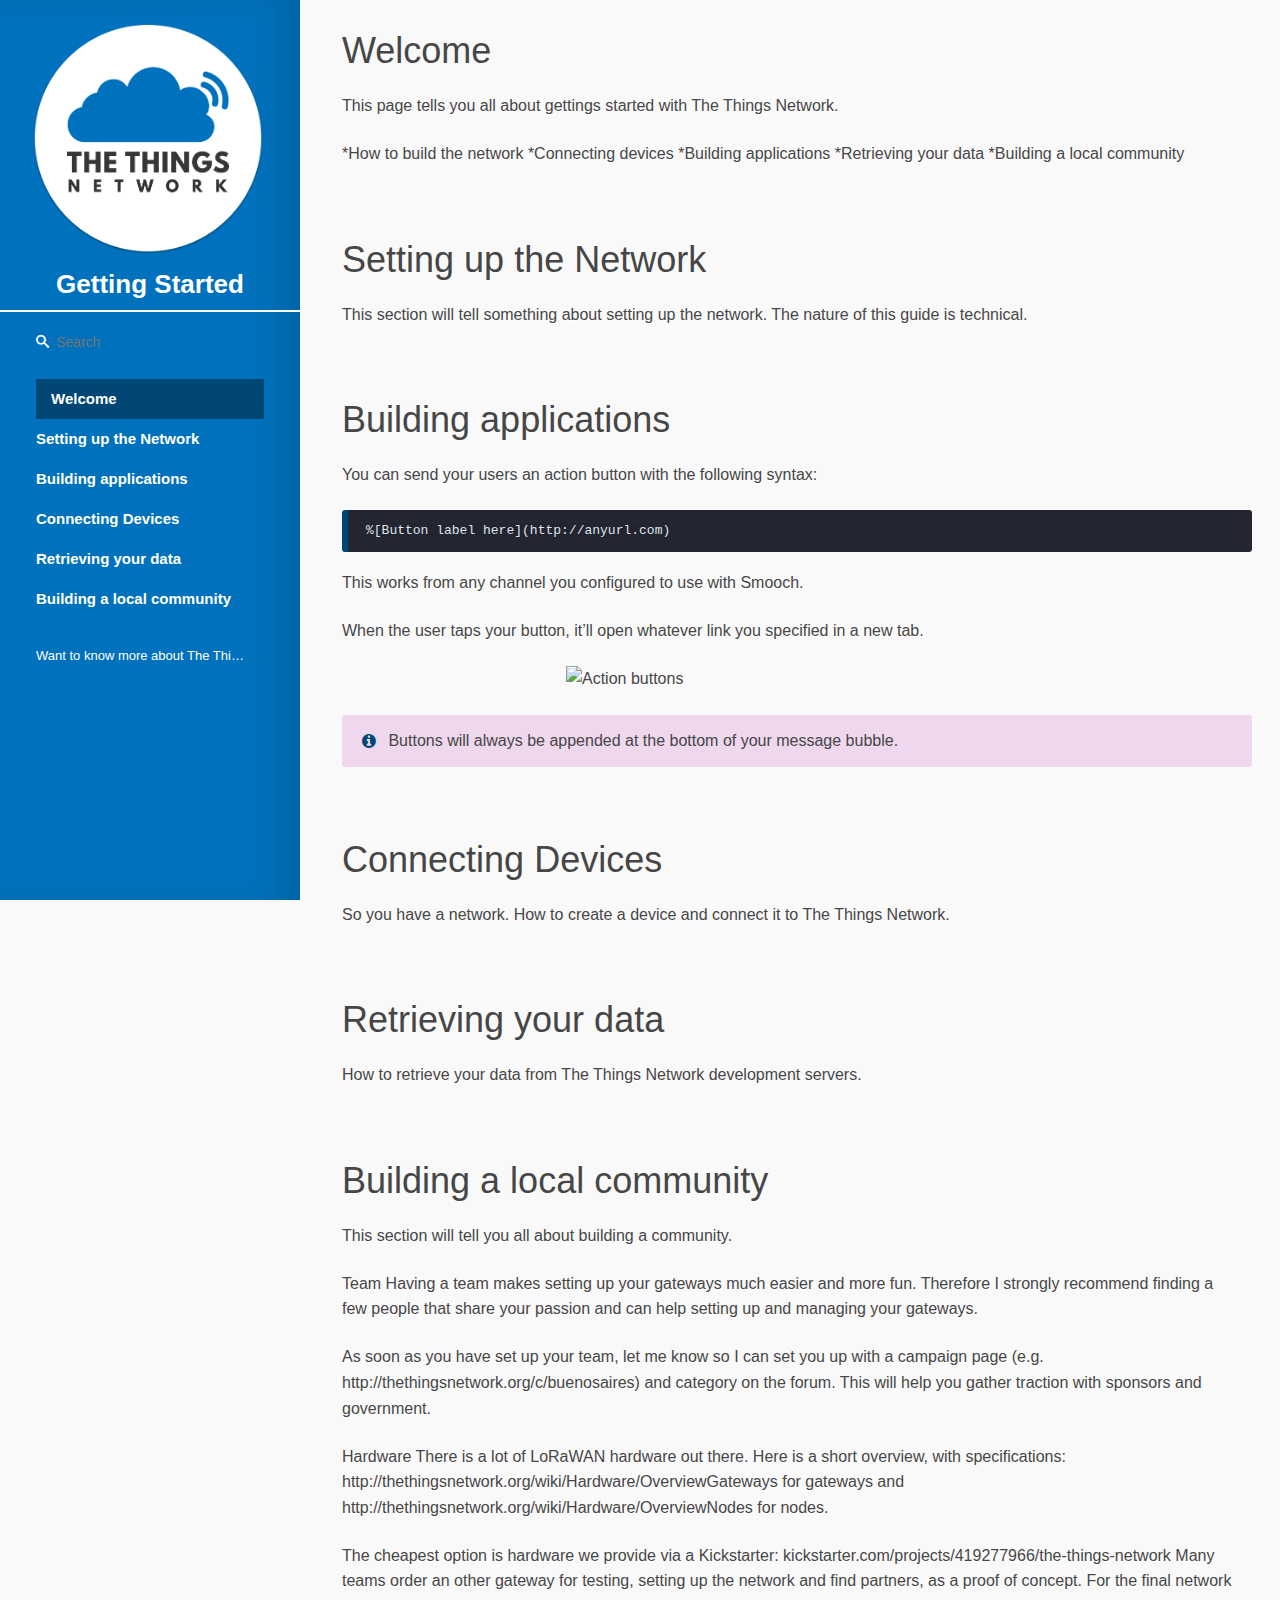
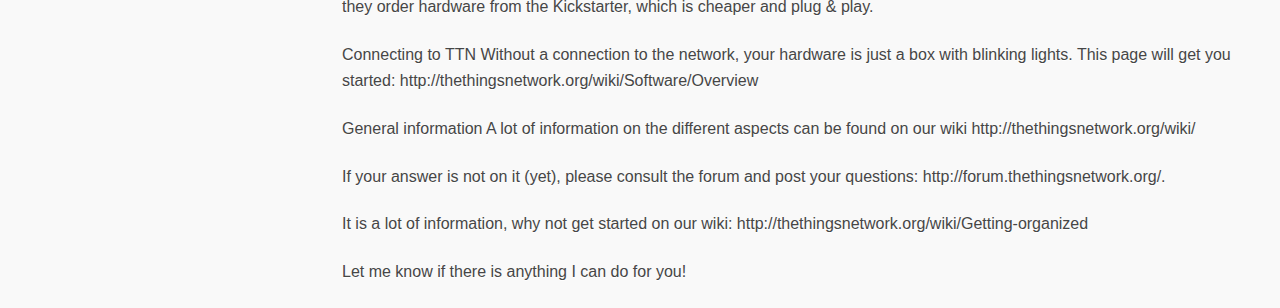
==== commit 50548b92: "Site updated to cfdb3d8" ====
--- a/index.html
+++ b/index.html
@@ -50,55 +50,23 @@
       <div class="content">
         
           <h1 id='welcome'>Welcome</h1>
-<p>Smooch lets you have rich conversations with your users, right in your app or on your website. If you want to learn more about Smooch, then visit our website at <a href="http://smooch.io">http://smooch.io</a> or <a href="https://app.smooch.io">sign up here</a>. This page provides in-depth documentation on Smooch&rsquo;s features and is meant to be a guide for developers integrating the SDK and app makers seeking to engage with their users.</p>
+<p>This page tells you all about gettings started with The Things Network.</p>
 
-<p>Source code examples are provided for all of our SDKs, including both Objective-C and Swift for iOS. You can view code examples inline, and you can switch the programming language of the examples with the tabs in the top left.</p>
+<p>*How to build the network
+*Connecting devices
+*Building applications
+*Retrieving your data
+*Building a local community</p>
 
-<p>If you have any other questions, feel free to reach out to us <a href="mailto:help@smooch.io">here</a>.</p>
+          <h1 id='setting-up-the-network'>Setting up the Network</h1>
+<p>This section will tell something about setting up the network. The nature of this guide is technical.</p>
 
-          <h1 id='references'>References</h1>
-<p>For more in-depth details on Smooch&rsquo;s APIs check out our API Reference documentation. The API reference documents every method and property available through Smooch.</p>
-
-<ul>
-<li><a href="http://docs.smooch.io/api/ios" target="_blank">iOS SDK Reference</a></li>
-<li><a href="http://docs.smooch.io/api/android" target="_blank">Android SDK Reference</a></li>
-<li><a href="https://github.com/smooch/smooch-js" target="_blank">Web SDK Reference</a></li>
-<li><a href="/rest" target="_blank">REST API</a></li>
-</ul>
-<h2 id='upgrading-to-smooch'>Upgrading to Smooch</h2>
-<p>Upgrading the SDKs to Smooch requires some changes to your existing code. These changes are documented in our upgrade guides:</p>
-
-<ul>
-<li><a href="https://github.com/smooch/smooch-ios/releases/tag/v3.0.0" target="_blank">iOS Upgrade Guide</a></li>
-<li><a href="https://github.com/smooch/smooch-android/releases/tag/2.0.0" target="_blank">Android Upgrade Guide</a></li>
-<li><a href="https://github.com/smooch/smooch-js/releases/tag/2.0.0" target="_blank">Web SDK Upgrade Guide</a></li>
-</ul>
-
-          <h1 id='sending-action-buttons'>Sending action buttons</h1>
+          <h1 id='building-applications'>Building applications</h1>
 <p>You can send your users an action button with the following syntax:</p>
 <pre class="highlight plaintext"><code>%[Button label here](http://anyurl.com)
 </code></pre>
 
-<p>This works from any channel you configured to use with Smooch. </p>
-
-<p>When the user taps your button, we&rsquo;ll launch the appropriate intent based on the URL, so it can be whatever you want! Anything ranging from a web url, deep link or play store link works like a charm. </p>
-
-<p><span class="half-width-img"><img alt="Action buttons" src="images/action_button_android.png" /></span></p>
-
-<p><aside class="notice">
-Buttons will always be appended at the bottom of your message bubble.
-</aside></p>
-<h3 id='play-store-link'>Play store link</h3>
-<p>For a play store link, you&rsquo;ll need your app&rsquo;s package. The URL of your app&rsquo;s page in the play store will have your package name at the end. The link to use in the Action input will then be <code class="prettyprint">market://details?id=&lt;package_name&gt;</code></p>
-
-<p><img alt="Package Name" src="images/package_name_from_url.png" /></p>
-
-          <h1 id='sending-action-buttons'>Sending action buttons</h1>
-<p>You can send your users an action button with the following syntax:</p>
-<pre class="highlight plaintext"><code>%[Button label here](http://anyurl.com)
-</code></pre>
-
-<p>This works from any channel you configured to use with Smooch. </p>
+<p>This works from any channel you configured to use with Smooch.</p>
 
 <p>When the user taps your button, it&rsquo;ll open whatever link you specified in a new tab.</p>
 
@@ -108,24 +76,36 @@
 Buttons will always be appended at the bottom of your message bubble.
 </aside></p>
 
-          <h1 id='sending-action-buttons'>Sending action buttons</h1>
-<p>You can send your users an action button with the following syntax:</p>
-<pre class="highlight plaintext"><code>%[Button label here](http://anyurl.com)
-</code></pre>
+          <h1 id='connecting-devices'>Connecting Devices</h1>
+<p>So you have a network. How to create a device and connect it to The Things Network.</p>
 
-<p>This works from any channel you configured to use with Smooch. </p>
+          <h1 id='retrieving-your-data'>Retrieving your data</h1>
+<p>How to retrieve your data from The Things Network development servers.</p>
 
-<p>Your action URL can be anything accepted by <a href="https://developer.apple.com/library/ios/documentation/UIKit/Reference/UIApplication_Class/#//apple_ref/occ/instm/UIApplication/openURL:"><code class="prettyprint">[[UIApplication sharedApplication] openURL:url];</code></a> So anything ranging from a web url, deep link into your app or app store link to ask for a review works like a charm. </p>
+          <h1 id='building-a-local-community'>Building a local community</h1>
+<p>This section will tell you all about building a community.</p>
 
-<p><img alt="Action buttons" src="images/action_button.png" /></p>
+<p>Team
+Having a team makes setting up your gateways much easier and more fun. Therefore I strongly recommend finding a few people that share your passion and can help setting up and managing your gateways.</p>
 
-<p><aside class="notice">
-Buttons will always be appended at the bottom of your message bubble.
-</aside></p>
-<h3 id='app-store-link'>App store link</h3>
-<p>For an app store link, you can get your app&rsquo;s App Store ID by finding it on <a href="https://linkmaker.itunes.apple.com">Link Maker</a>. The URL of your app&rsquo;s page will have your App Store ID at the end. The link to use in the Action input will then be <code class="prettyprint">itms-apps://itunes.apple.com/app/id[_yourAppIdHere_]</code></p>
+<p>As soon as you have set up your team, let me know so I can set you up with a campaign page (e.g. http://thethingsnetwork.org/c/buenosaires) and category on the forum. This will help you gather traction with sponsors and government.</p>
 
-<p><img alt="App Store ID" src="images/appstoreid_from_url.png" /></p>
+<p>Hardware
+There is a lot of LoRaWAN hardware out there. Here is a short overview, with specifications: http://thethingsnetwork.org/wiki/Hardware/OverviewGateways for gateways and http://thethingsnetwork.org/wiki/Hardware/OverviewNodes for nodes.</p>
+
+<p>The cheapest option is hardware we provide via a Kickstarter: kickstarter.com/projects/419277966/the-things-network Many teams order an other gateway for testing, setting up the network and find partners, as a proof of concept. For the final network they order hardware from the Kickstarter, which is cheaper and plug &amp; play.</p>
+
+<p>Connecting to TTN
+Without a connection to the network, your hardware is just a box with blinking lights. This page will get you started: http://thethingsnetwork.org/wiki/Software/Overview</p>
+
+<p>General information
+A lot of information on the different aspects can be found on our wiki http://thethingsnetwork.org/wiki/</p>
+
+<p>If your answer is not on it (yet), please consult the forum and post your questions: http://forum.thethingsnetwork.org/.</p>
+
+<p>It is a lot of information, why not get started on our wiki: http://thethingsnetwork.org/wiki/Getting-organized</p>
+
+<p>Let me know if there is anything I can do for you!</p>
 
       </div>
       <div class="dark-box">
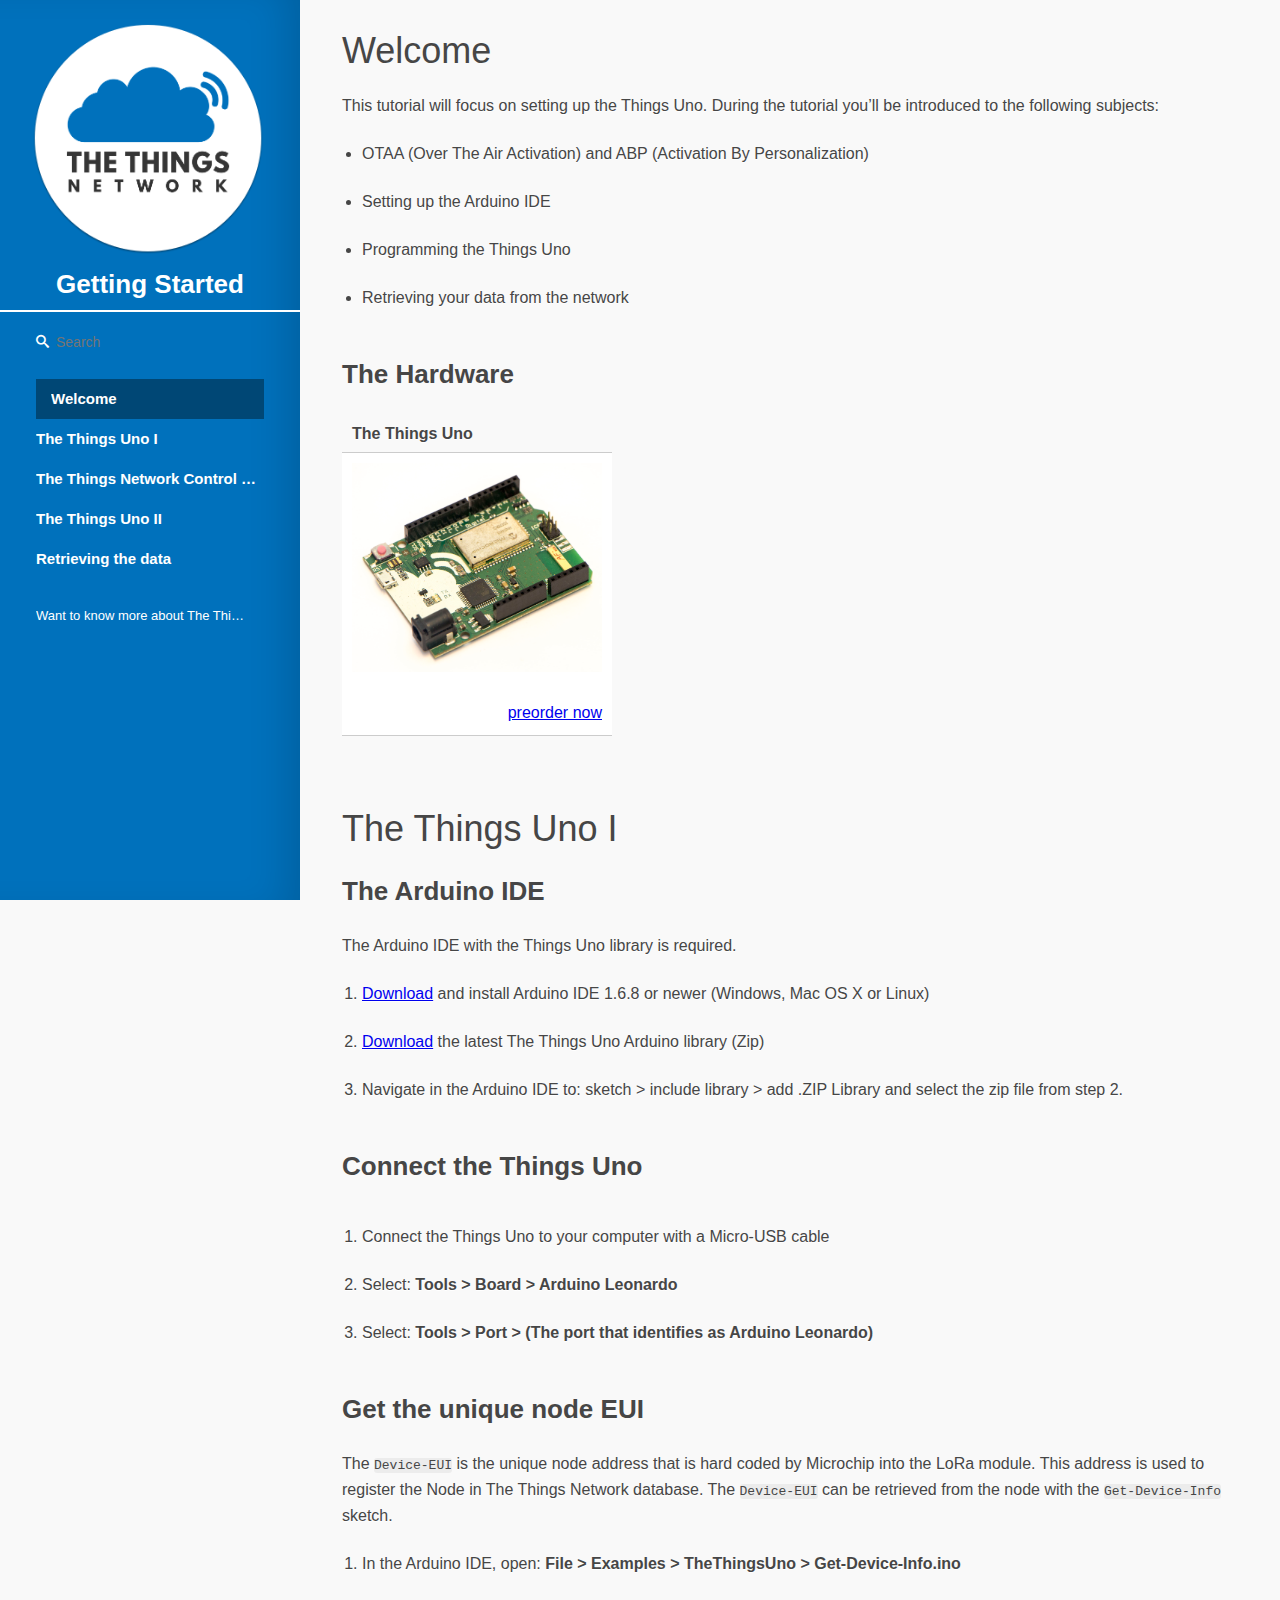
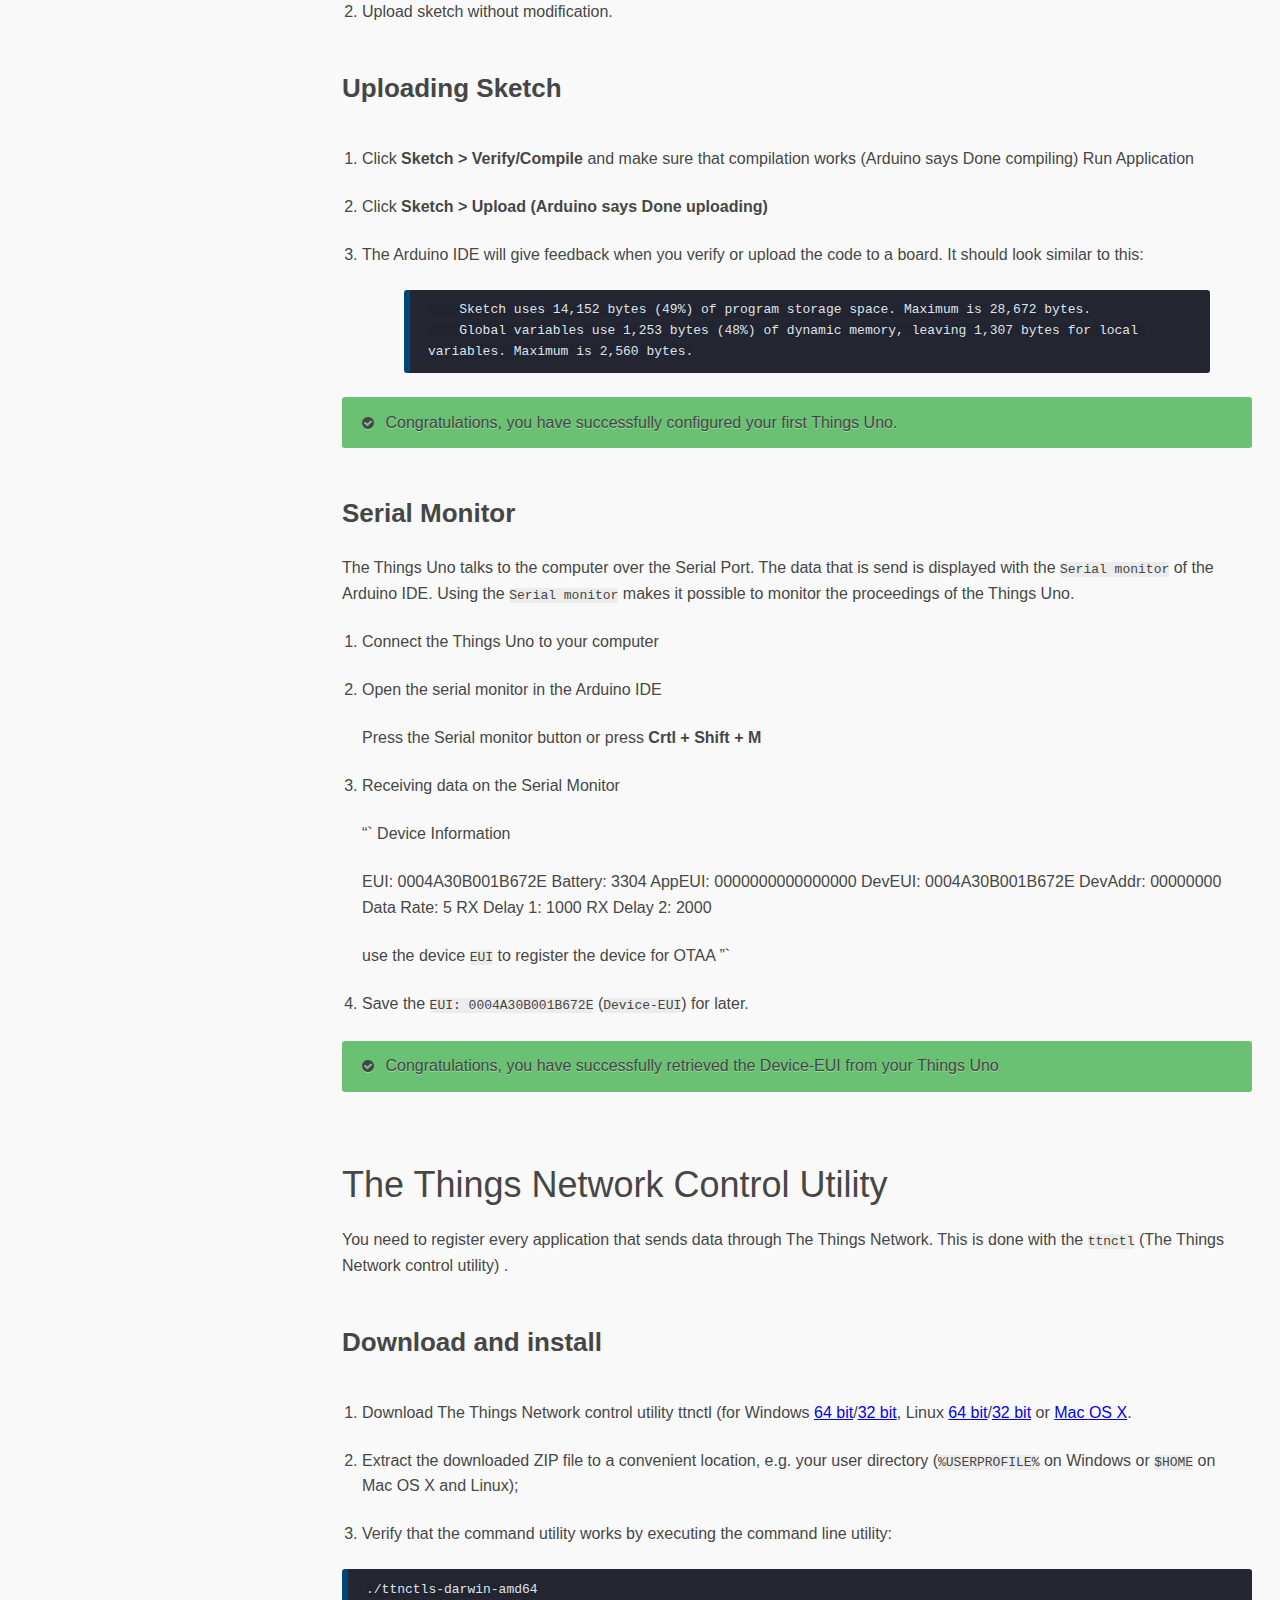
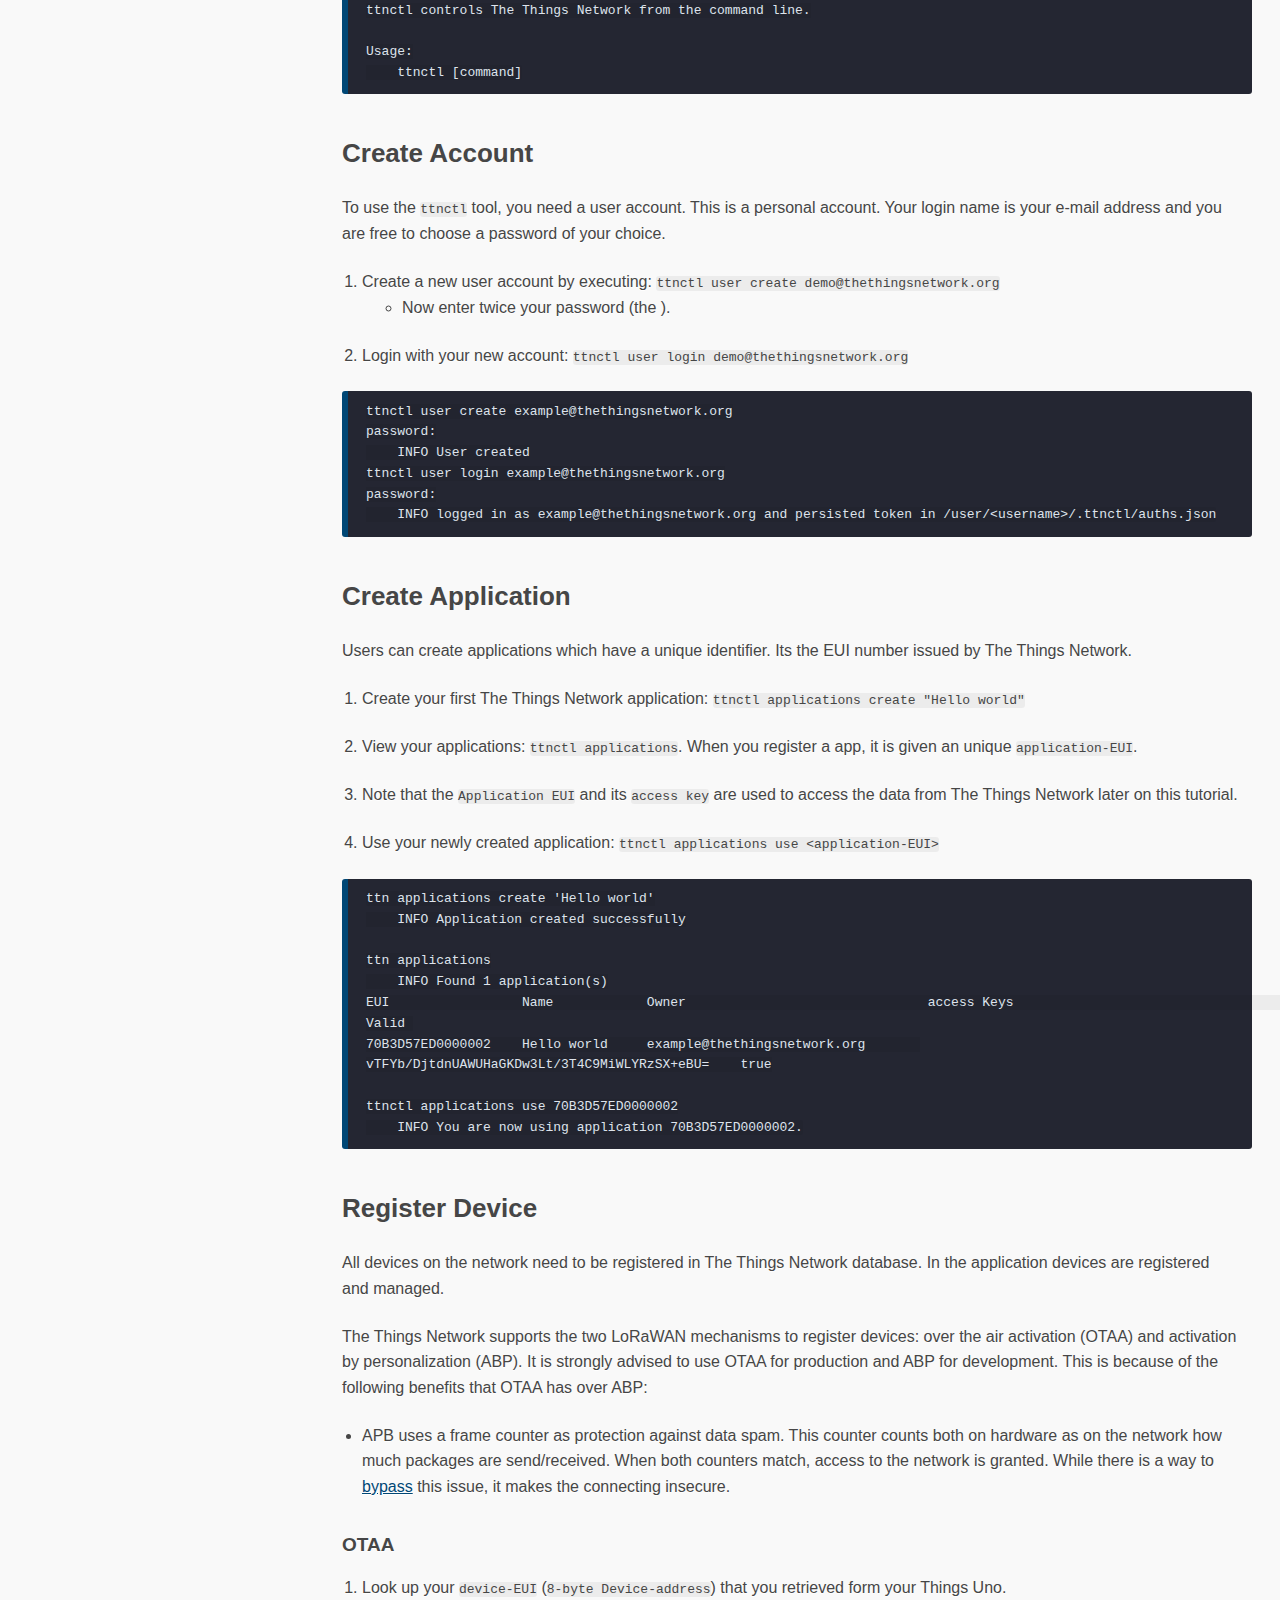
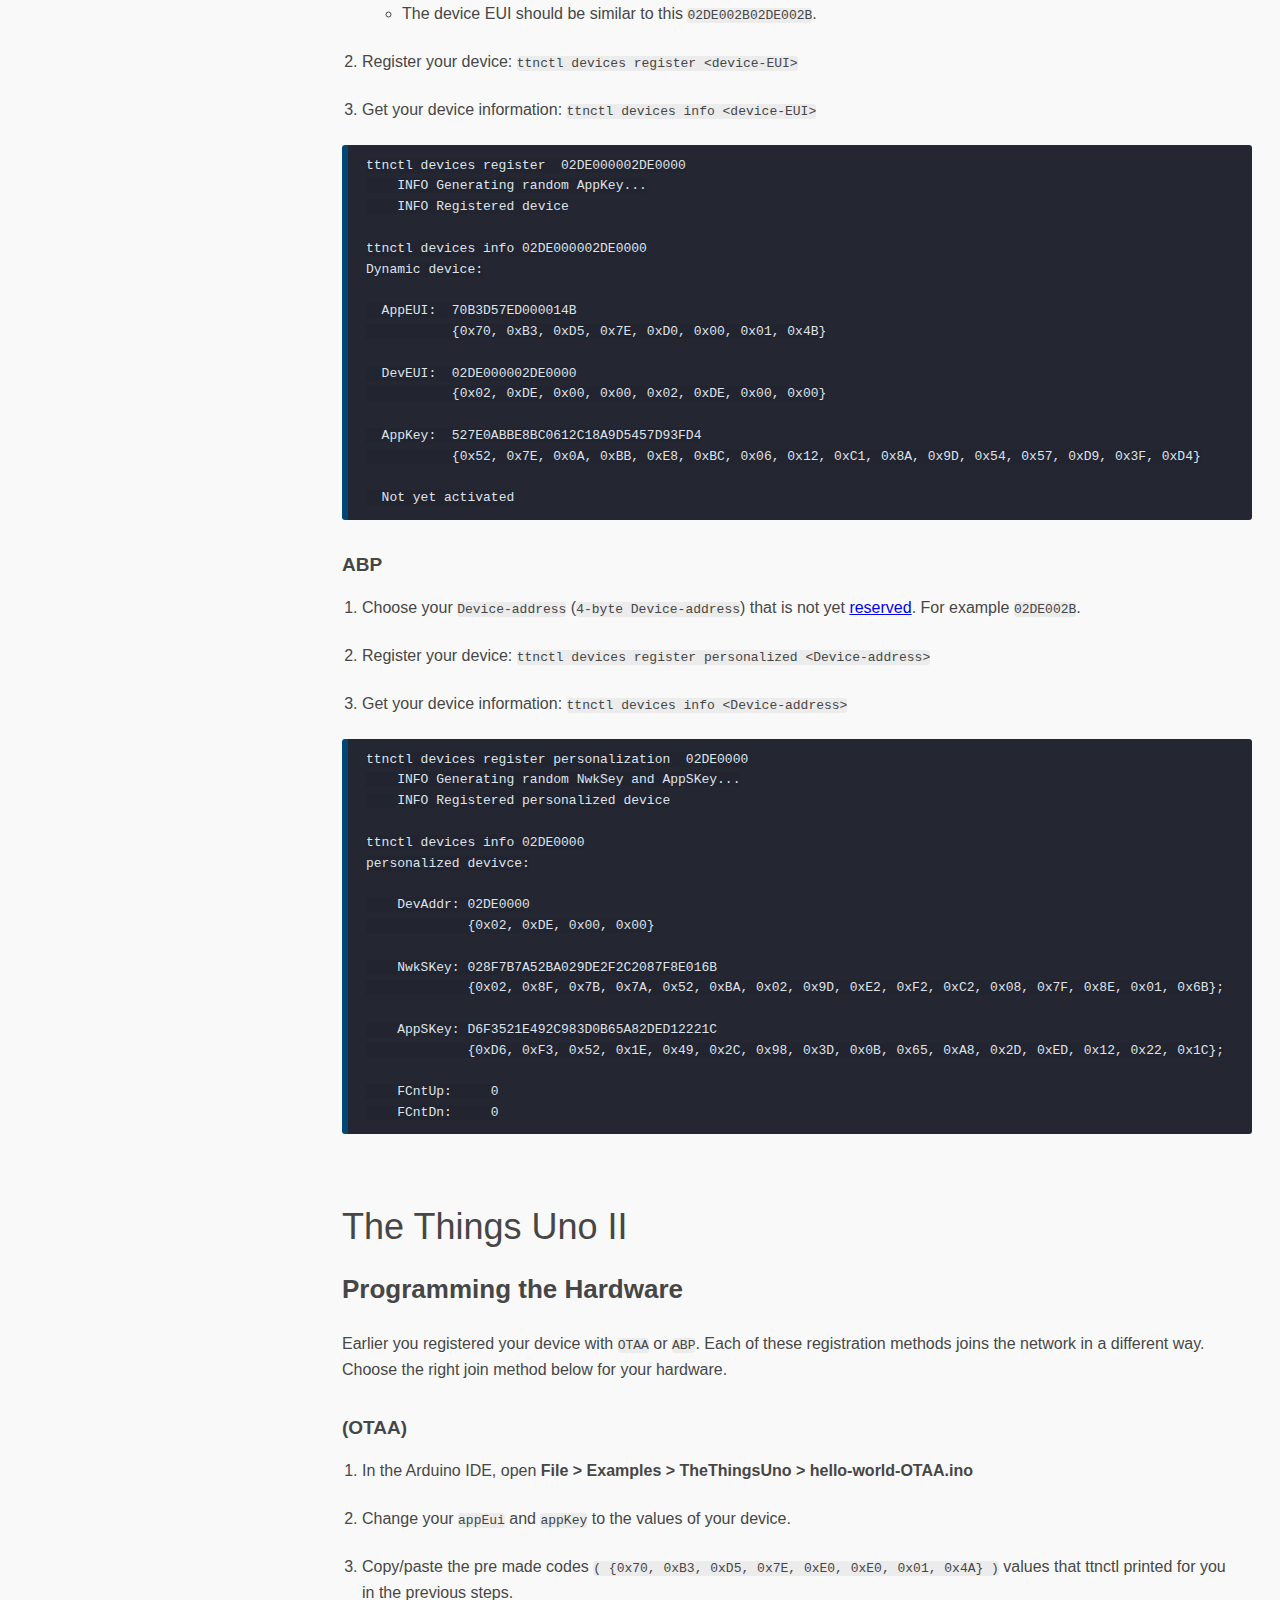
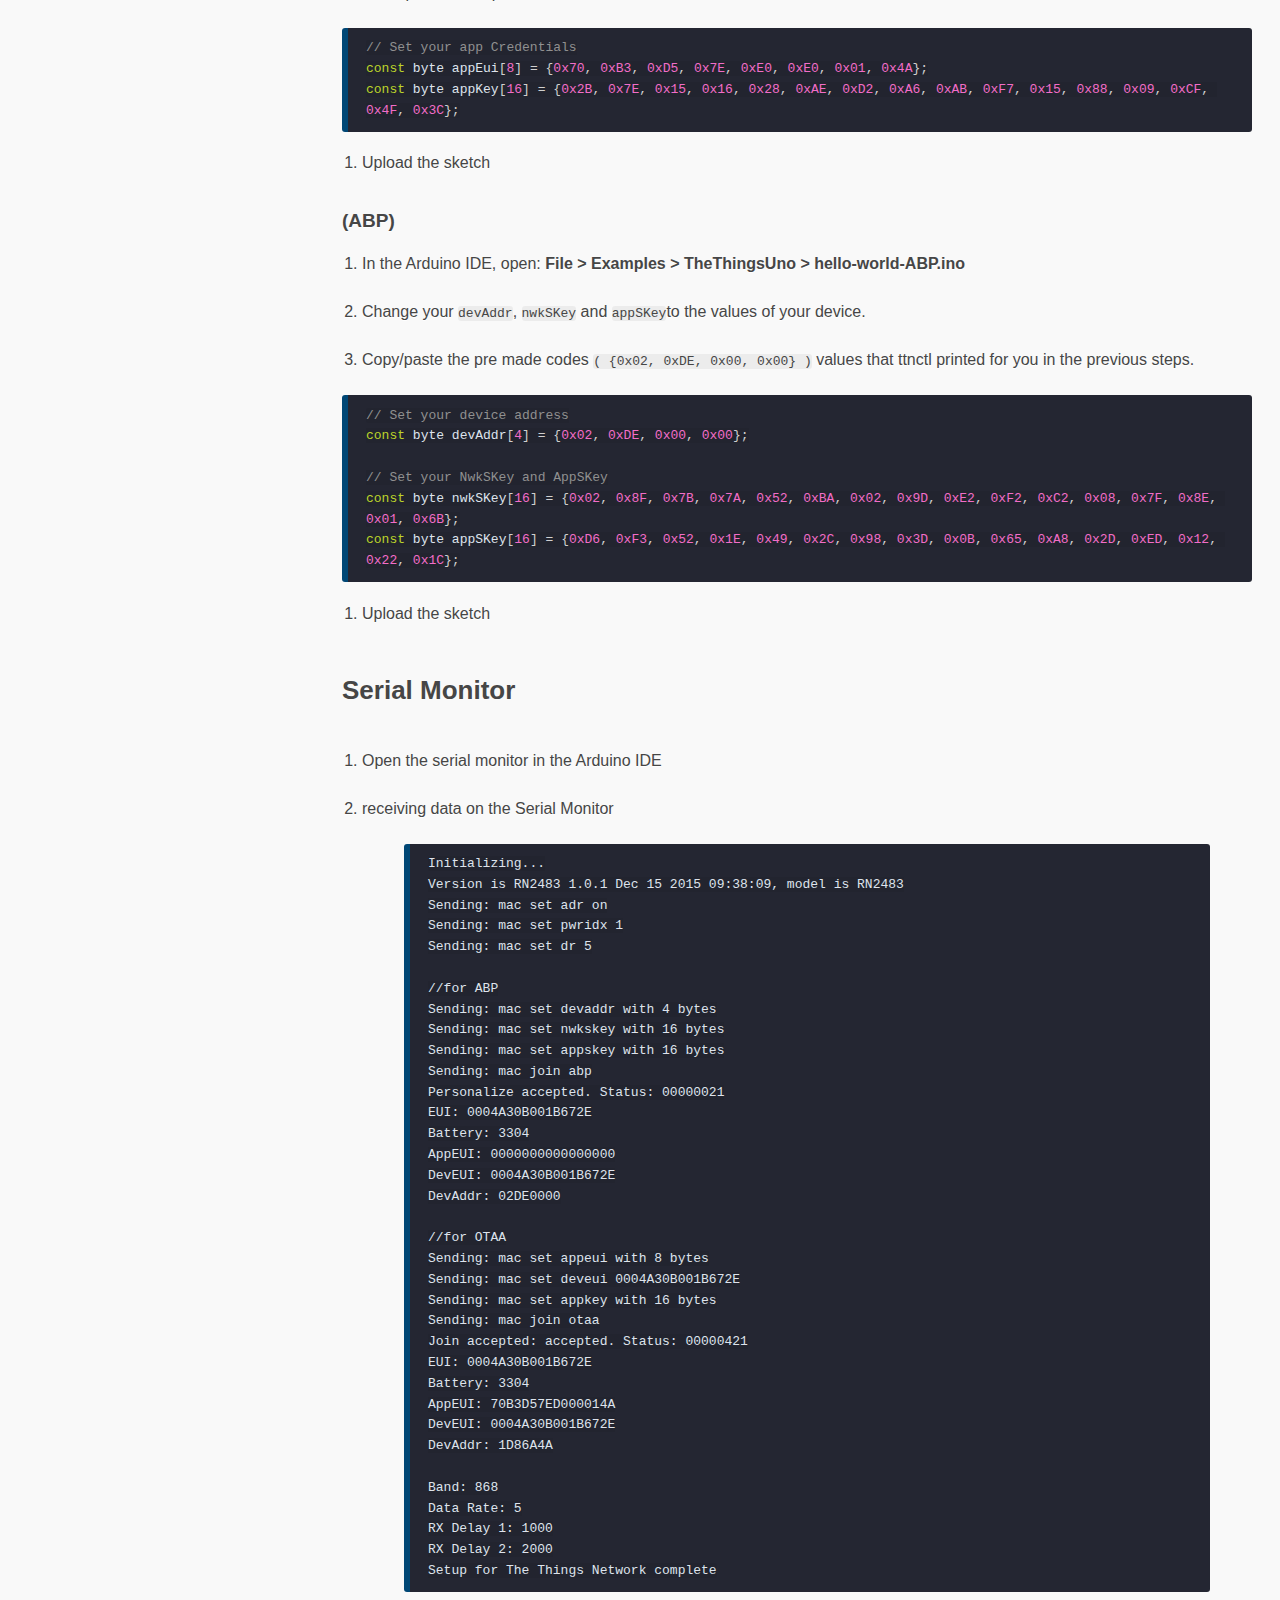
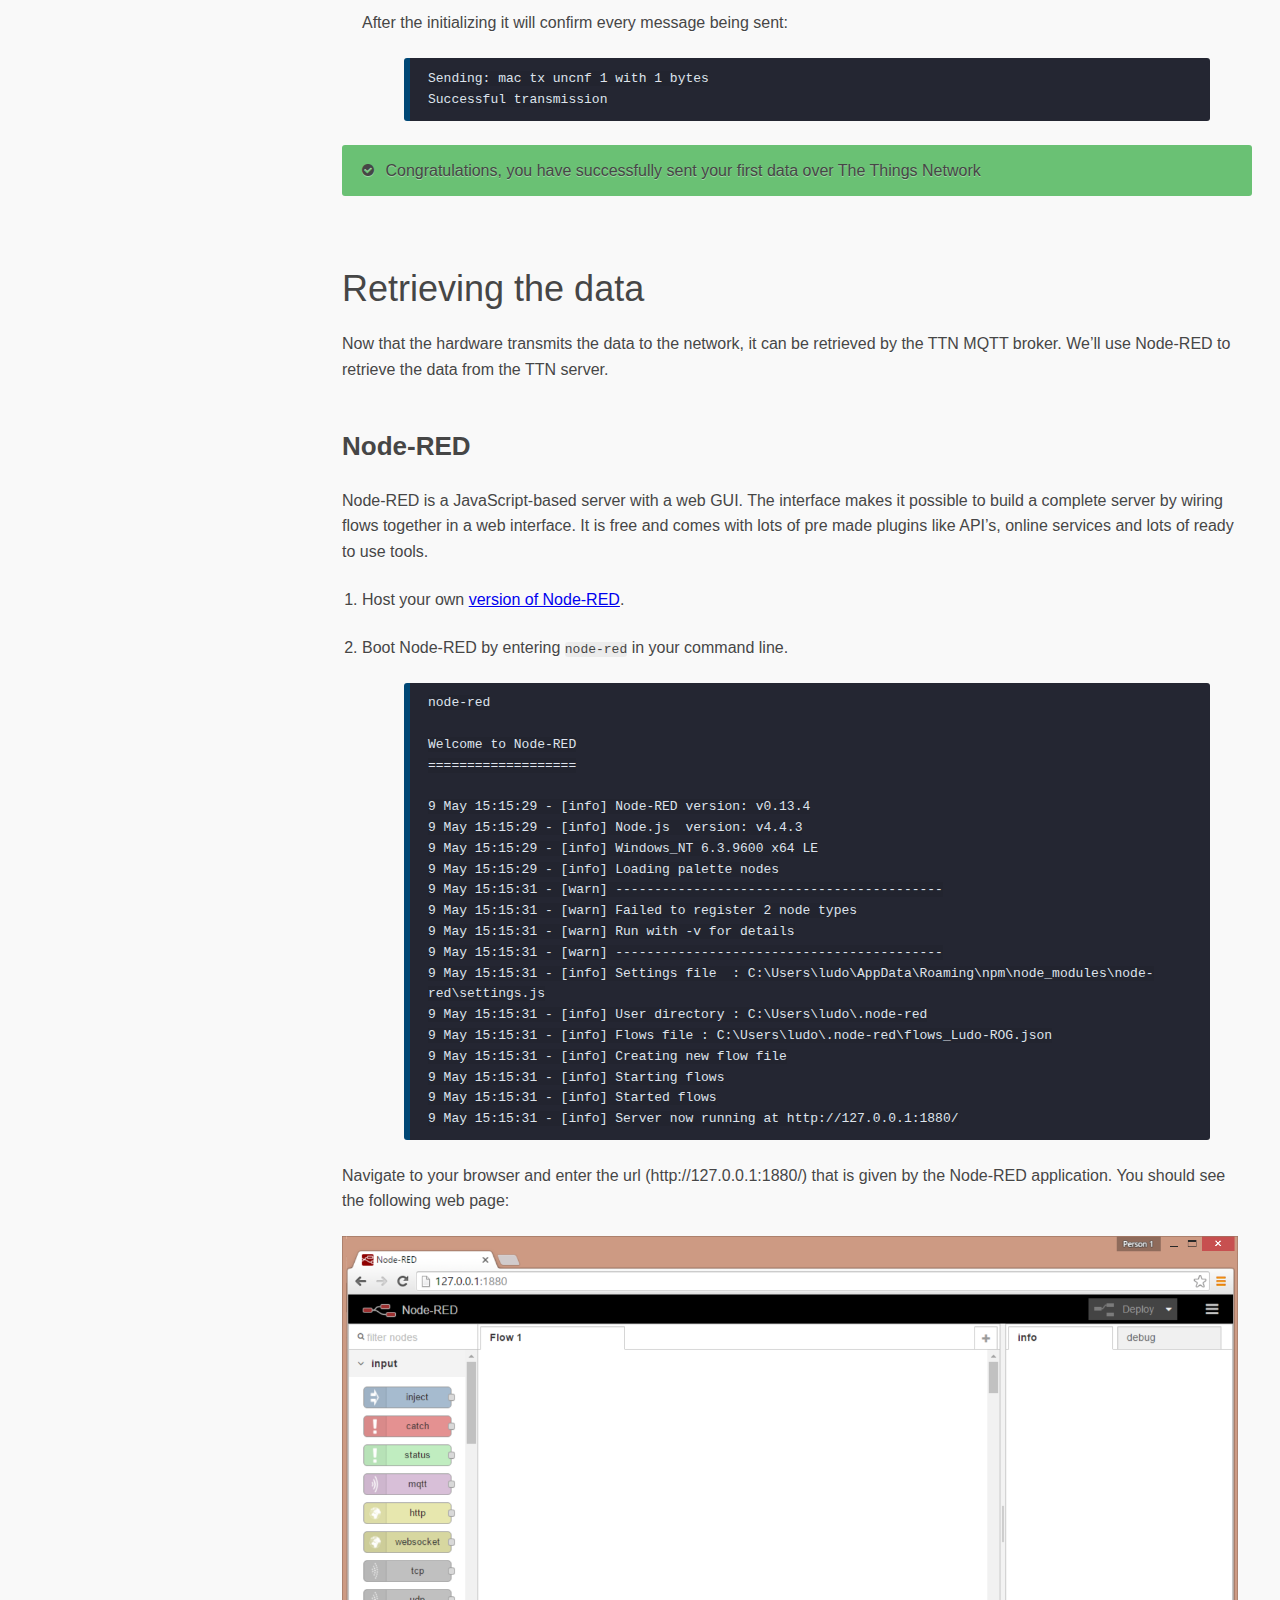
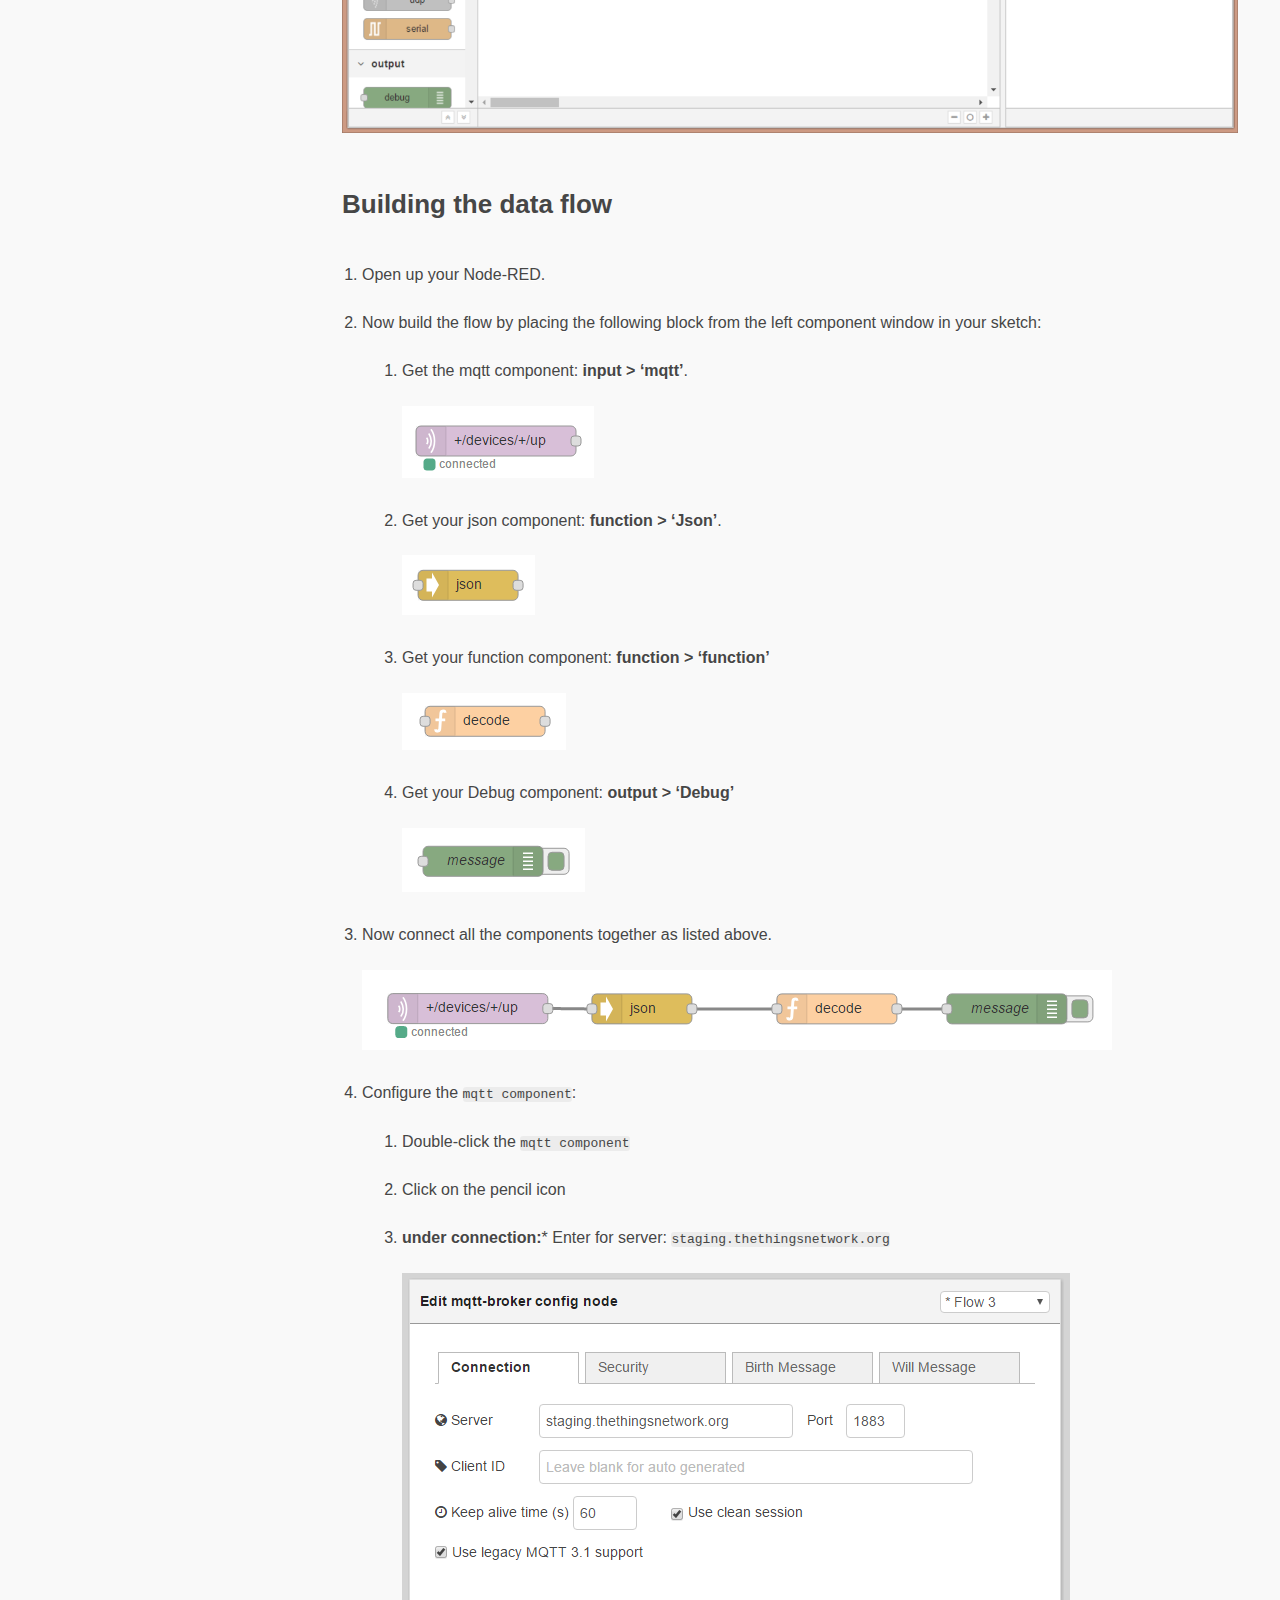
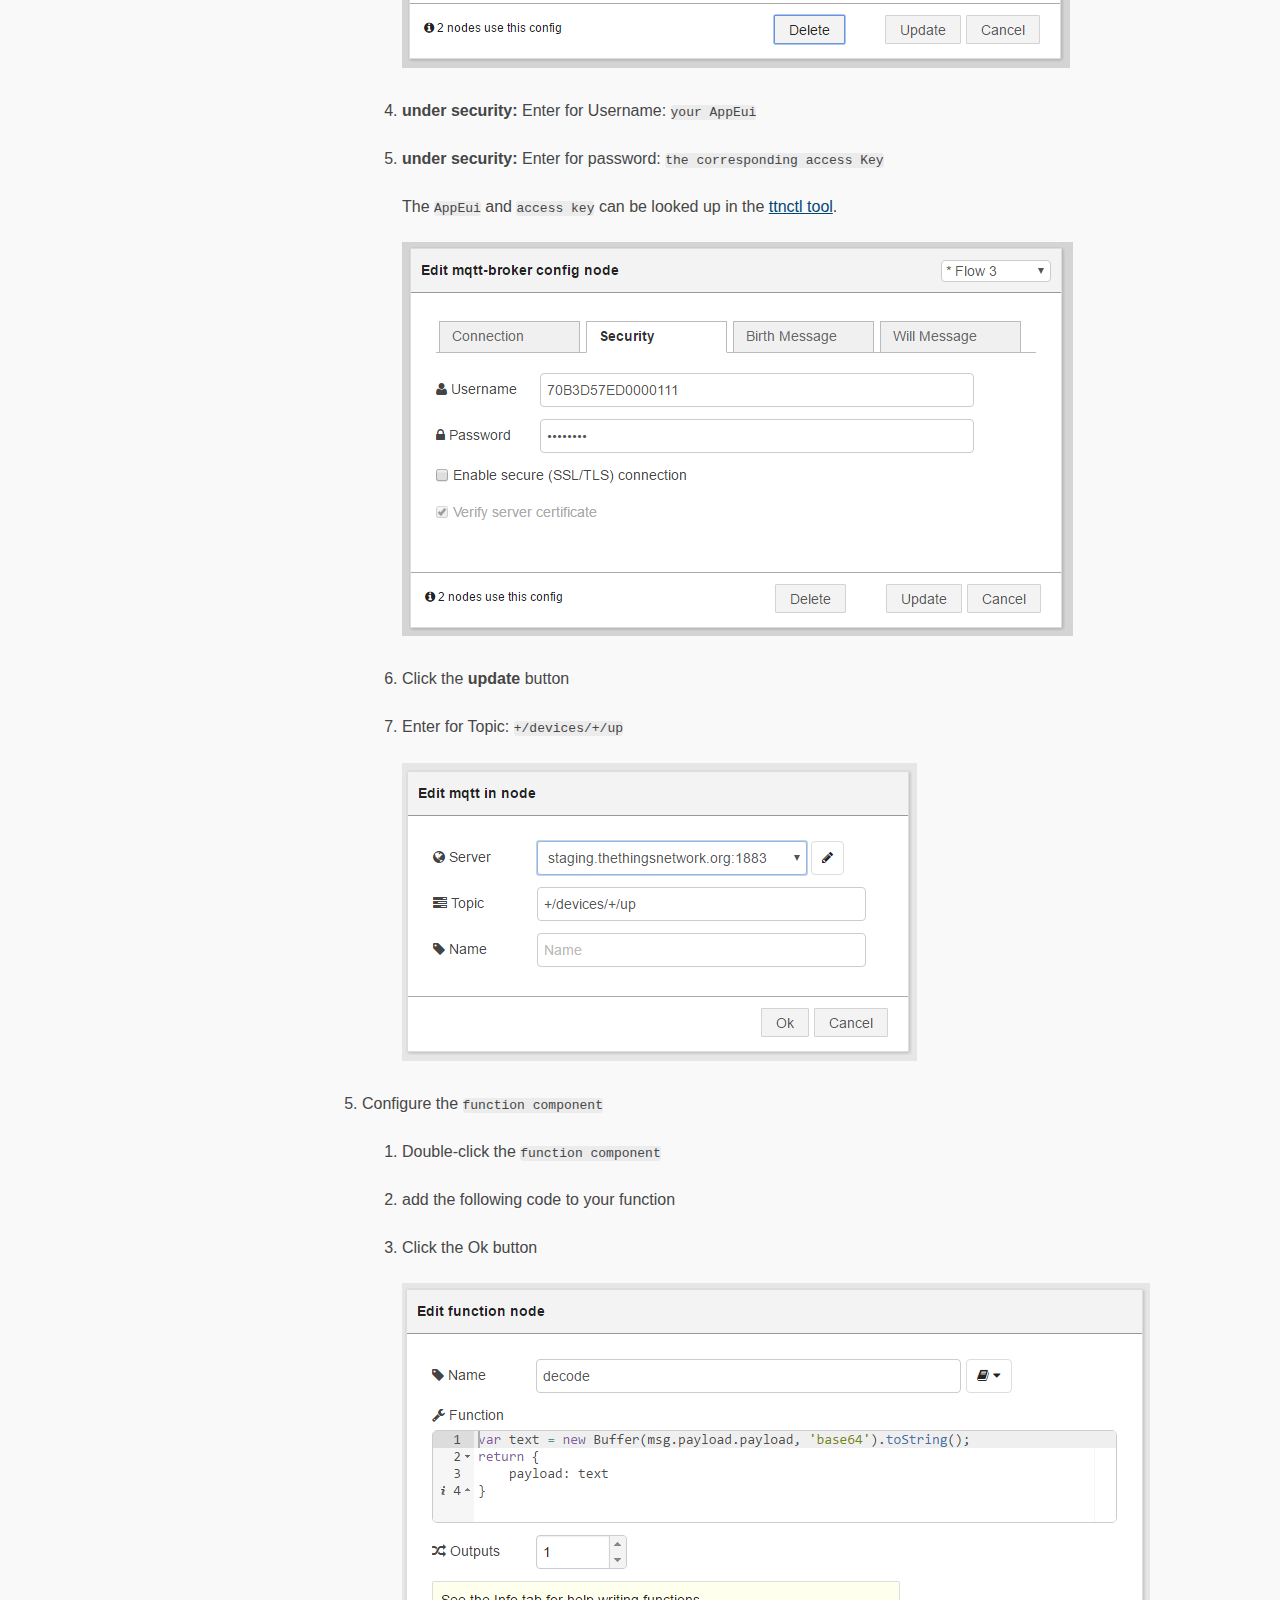
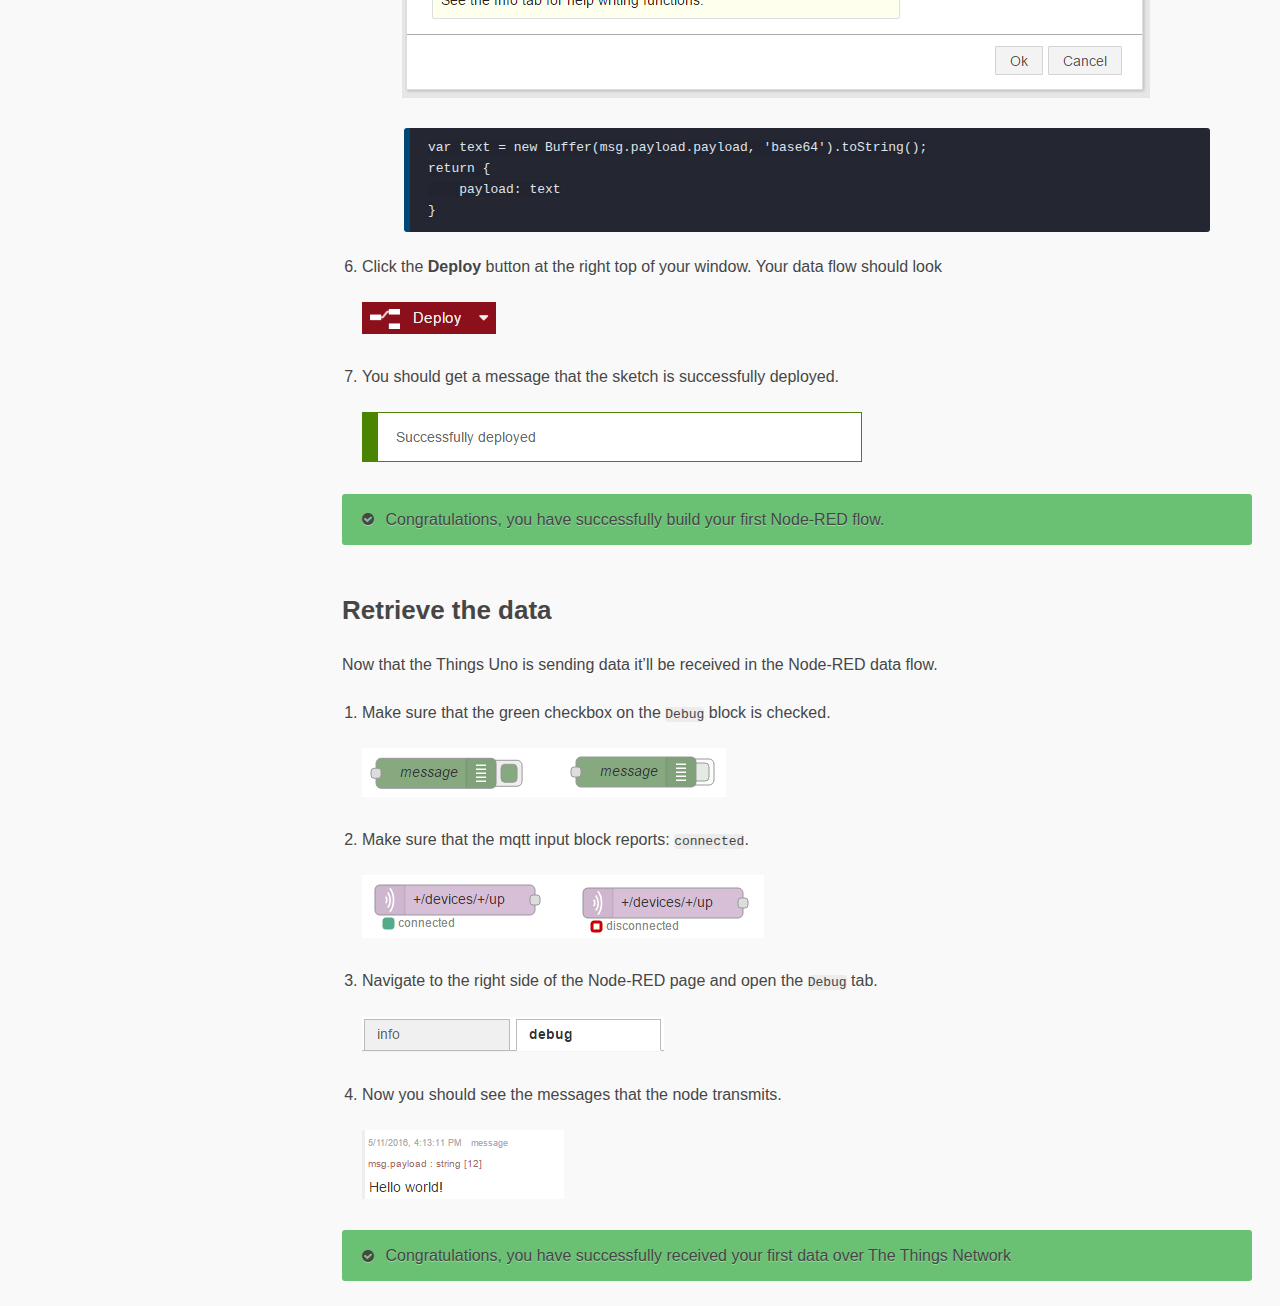
==== commit 8dfd5876: "publish: gettings started staging" ====
--- a/index.html
+++ b/index.html
@@ -4,7 +4,7 @@
     <meta charset="utf-8">
     <meta content="IE=edge,chrome=1" http-equiv="X-UA-Compatible">
     <meta name="viewport" content="width=device-width, initial-scale=1, maximum-scale=1">
-    <title>The Things Network Getting Started</title>
+    <title>The Things Uno Getting Started</title>
 
     <link href="images/favicon.ico" rel="icon" type="image/ico" />
     <link href="stylesheets/screen.css" rel="stylesheet" type="text/css" media="screen" />
@@ -42,7 +42,7 @@
       <div id="toc">
       </div>
         <ul class="toc-footer">
-            <li><a href='http://www.thethingsnetwork.org'>Want to know more about The Things Network?</a></li>
+            <li><a href='http://thethingsnetwork.org' target='_blank'>Want to know more about The Things Network?</a></li>
         </ul>
     </div>
     <div class="page-wrapper">
@@ -50,62 +50,418 @@
       <div class="content">
         
           <h1 id='welcome'>Welcome</h1>
-<p>This page tells you all about gettings started with The Things Network.</p>
-
-<p>*How to build the network
-*Connecting devices
-*Building applications
-*Retrieving your data
-*Building a local community</p>
-
-          <h1 id='setting-up-the-network'>Setting up the Network</h1>
-<p>This section will tell something about setting up the network. The nature of this guide is technical.</p>
-
-          <h1 id='building-applications'>Building applications</h1>
-<p>You can send your users an action button with the following syntax:</p>
-<pre class="highlight plaintext"><code>%[Button label here](http://anyurl.com)
-</code></pre>
-
-<p>This works from any channel you configured to use with Smooch.</p>
-
-<p>When the user taps your button, it&rsquo;ll open whatever link you specified in a new tab.</p>
-
-<p><span class="half-width-img"><img alt="Action buttons" src="images/action_button_web.png" /></span></p>
-
-<p><aside class="notice">
-Buttons will always be appended at the bottom of your message bubble.
+<p>This tutorial will focus on setting up the Things Uno. During the tutorial you&rsquo;ll be introduced to the following subjects:</p>
+
+<ul>
+<li>OTAA (Over The Air Activation) and ABP (Activation By Personalization) </li>
+<li>Setting up the Arduino IDE</li>
+<li>Programming the Things Uno</li>
+<li>Retrieving your data from the network</li>
+</ul>
+<h2 id='the-hardware'>The Hardware</h2>
+<table><thead>
+<tr>
+<th>The Things Uno</th>
+</tr>
+</thead><tbody>
+<tr>
+<td><img style='max-width: 250px;' src="images/things-uno.jpg"></td>
+</tr>
+<tr>
+<td><a href="https://www.shop.thethingsnetwork.com">preorder now</a></td>
+</tr>
+</tbody></table>
+<h1 id='the-things-uno-i'>The Things Uno I</h1><h2 id='the-arduino-ide'>The Arduino IDE</h2>
+<p>The Arduino IDE with the Things Uno library is required.</p>
+
+<ol>
+<li> <a href="https://www.arduino.cc/en/Main/Software">Download</a> and install Arduino IDE 1.6.8 or newer (Windows, Mac OS X or Linux)</li>
+<li> <a href="https://github.com/TheThingsNetwork/sdk/blob/master/node/TheThingsUno/release/TheThingsUno.zip?raw=true">Download</a> the latest The Things Uno Arduino library (Zip)</li>
+<li> Navigate in the Arduino IDE to: sketch &gt; include library &gt; add .ZIP Library and select the zip file from step 2.</li>
+</ol>
+<h2 id='connect-the-things-uno'>Connect the Things Uno</h2>
+<ol>
+<li> Connect the Things Uno to your computer with a Micro-USB cable</li>
+<li> Select: <strong>Tools &gt; Board &gt; Arduino Leonardo</strong></li>
+<li> Select: <strong>Tools &gt; Port &gt; (The port that identifies as Arduino Leonardo)</strong></li>
+</ol>
+<h2 id='get-the-unique-node-eui'>Get the unique node EUI</h2>
+<p>The <code class="prettyprint">Device-EUI</code> is the unique node address that is hard coded by Microchip into the LoRa module. 
+This address is used to register the Node in The Things Network database. 
+The <code class="prettyprint">Device-EUI</code> can be retrieved from the node with the <code class="prettyprint">Get-Device-Info</code> sketch. </p>
+
+<ol>
+<li> In the Arduino IDE, open: <strong>File &gt; Examples &gt; TheThingsUno &gt; Get-Device-Info.ino</strong></li>
+<li> Upload sketch without modification.</li>
+</ol>
+<h2 id='uploading-sketch'>Uploading Sketch</h2>
+<ol>
+<li> Click <strong>Sketch &gt; Verify/Compile</strong> and make sure that compilation works (Arduino says Done compiling) Run Application</li>
+<li> Click <strong>Sketch &gt; Upload (Arduino says Done uploading)</strong></li>
+<li><p>The Arduino IDE will give feedback when you verify or upload the code to a board. It should look similar to this:</p>
+<pre class="highlight plaintext"><code>    Sketch uses 14,152 bytes (49%) of program storage space. Maximum is 28,672 bytes.
+    Global variables use 1,253 bytes (48%) of dynamic memory, leaving 1,307 bytes for local variables. Maximum is 2,560 bytes.
+</code></pre></li>
+</ol>
+
+<p><aside class = 'success'>
+    Congratulations, you have successfully configured your first Things Uno.
 </aside></p>
-
-          <h1 id='connecting-devices'>Connecting Devices</h1>
-<p>So you have a network. How to create a device and connect it to The Things Network.</p>
-
-          <h1 id='retrieving-your-data'>Retrieving your data</h1>
-<p>How to retrieve your data from The Things Network development servers.</p>
-
-          <h1 id='building-a-local-community'>Building a local community</h1>
-<p>This section will tell you all about building a community.</p>
-
-<p>Team
-Having a team makes setting up your gateways much easier and more fun. Therefore I strongly recommend finding a few people that share your passion and can help setting up and managing your gateways.</p>
-
-<p>As soon as you have set up your team, let me know so I can set you up with a campaign page (e.g. http://thethingsnetwork.org/c/buenosaires) and category on the forum. This will help you gather traction with sponsors and government.</p>
-
-<p>Hardware
-There is a lot of LoRaWAN hardware out there. Here is a short overview, with specifications: http://thethingsnetwork.org/wiki/Hardware/OverviewGateways for gateways and http://thethingsnetwork.org/wiki/Hardware/OverviewNodes for nodes.</p>
-
-<p>The cheapest option is hardware we provide via a Kickstarter: kickstarter.com/projects/419277966/the-things-network Many teams order an other gateway for testing, setting up the network and find partners, as a proof of concept. For the final network they order hardware from the Kickstarter, which is cheaper and plug &amp; play.</p>
-
-<p>Connecting to TTN
-Without a connection to the network, your hardware is just a box with blinking lights. This page will get you started: http://thethingsnetwork.org/wiki/Software/Overview</p>
-
-<p>General information
-A lot of information on the different aspects can be found on our wiki http://thethingsnetwork.org/wiki/</p>
-
-<p>If your answer is not on it (yet), please consult the forum and post your questions: http://forum.thethingsnetwork.org/.</p>
-
-<p>It is a lot of information, why not get started on our wiki: http://thethingsnetwork.org/wiki/Getting-organized</p>
-
-<p>Let me know if there is anything I can do for you!</p>
+<h2 id='serial-monitor'>Serial Monitor</h2>
+<p>The Things Uno talks to the computer over the Serial Port. 
+The data that is send is displayed with the <code class="prettyprint">Serial monitor</code> of the Arduino IDE. 
+Using the <code class="prettyprint">Serial monitor</code> makes it possible to monitor the proceedings of the Things Uno.</p>
+
+<ol>
+<li>Connect the Things Uno to your computer</li>
+<li><p>Open the serial monitor in the Arduino IDE</p>
+
+<p>Press the Serial monitor button or press <strong>Crtl + Shift + M</strong></p></li>
+<li><p>Receiving data on the Serial Monitor</p>
+
+<p>&ldquo;`
+    Device Information</p>
+
+<p>EUI: 0004A30B001B672E
+    Battery: 3304
+    AppEUI: 0000000000000000
+    DevEUI: 0004A30B001B672E
+    DevAddr: 00000000
+    Data Rate: 5
+    RX Delay 1: 1000
+    RX Delay 2: 2000</p>
+
+<p>use the device <code class="prettyprint">EUI</code> to register the device for OTAA 
+    &rdquo;`</p></li>
+<li><p>Save the <code class="prettyprint">EUI: 0004A30B001B672E</code> (<code class="prettyprint">Device-EUI</code>) for later.    </p></li>
+</ol>
+
+<p><aside class='success'>
+    Congratulations, you have successfully retrieved the Device-EUI from your Things Uno
+</aside></p>
+<h1 id='the-things-network-control-utility'>The Things Network Control Utility</h1>
+<p>You need to register every application that sends data through The Things Network. 
+This is done with the <code class="prettyprint">ttnctl</code> (The Things Network control utility) .</p>
+<h2 id='download-and-install'>Download and install</h2>
+<ol>
+<li> Download The Things Network control utility ttnctl (for Windows <a href="https://ttnreleases.blob.core.windows.net/release/src/github.com/TheThingsNetwork/ttn/release/branch/develop/ttnctl-windows-amd64.zip">64 bit</a>/<a href="https://ttnreleases.blob.core.windows.net/release/src/github.com/TheThingsNetwork/ttn/release/branch/develop/ttnctl-windows-386.zip">32 bit</a>, Linux <a href="https://ttnreleases.blob.core.windows.net/release/src/github.com/TheThingsNetwork/ttn/release/branch/develop/ttnctl-linux-amd64.zip">64 bit</a>/<a href="https://ttnreleases.blob.core.windows.net/release/src/github.com/TheThingsNetwork/ttn/release/branch/develop/ttnctl-linux-386.zip">32 bit</a> or <a href="https://ttnreleases.blob.core.windows.net/release/src/github.com/TheThingsNetwork/ttn/release/branch/develop/ttnctl-darwin-amd64.zip">Mac OS X</a>.</li>
+<li> Extract the downloaded ZIP file to a convenient location, e.g. your user directory (<code class="prettyprint">%USERPROFILE%</code> on Windows or <code class="prettyprint">$HOME</code> on Mac OS X and Linux);</li>
+<li> Verify that the command utility works by executing the command line utility:</li>
+</ol>
+<pre class="highlight plaintext"><code>./ttnctls-darwin-amd64
+ttnctl controls The Things Network from the command line.
+
+Usage:
+    ttnctl [command]
+</code></pre>
+<h2 id='create-account'>Create Account</h2>
+<p>To use the <code class="prettyprint">ttnctl</code> tool, you need a user account. This is a personal account. Your login name is your e-mail address and you are free to choose a password of your choice.</p>
+
+<ol>
+<li> Create a new user account by executing: <code class="prettyprint">ttnctl user create demo@thethingsnetwork.org</code>
+
+<ul>
+<li>Now enter twice your password (the ).</li>
+</ul></li>
+<li> Login with your new account: <code class="prettyprint">ttnctl user login demo@thethingsnetwork.org</code></li>
+</ol>
+<pre class="highlight plaintext"><code>ttnctl user create example@thethingsnetwork.org
+password:
+    INFO User created
+ttnctl user login example@thethingsnetwork.org
+password:
+    INFO logged in as example@thethingsnetwork.org and persisted token in /user/&lt;username&gt;/.ttnctl/auths.json
+</code></pre>
+<h2 id='create-application'>Create Application</h2>
+<p>Users can create applications which have a unique identifier. Its the EUI number issued by The Things Network.</p>
+
+<ol>
+<li> Create your first The Things Network application: <code class="prettyprint">ttnctl applications create &quot;Hello world&quot;</code></li>
+<li> View your applications: <code class="prettyprint">ttnctl applications</code>. When you register a app, it is given an unique <code class="prettyprint">application-EUI</code>.</li>
+<li> Note that the <code class="prettyprint">Application EUI</code> and its <code class="prettyprint">access key</code> are used to access the data from The Things Network later on this tutorial.</li>
+<li> Use your newly created application: <code class="prettyprint">ttnctl applications use &lt;application-EUI&gt;</code></li>
+</ol>
+<pre class="highlight plaintext"><code>ttn applications create 'Hello world'
+    INFO Application created successfully
+
+ttn applications
+    INFO Found 1 application(s)
+EUI                 Name            Owner                               access Keys                                    Valid 
+70B3D57ED0000002    Hello world     example@thethingsnetwork.org       vTFYb/DjtdnUAWUHaGKDw3Lt/3T4C9MiWLYRzSX+eBU=    true
+
+ttnctl applications use 70B3D57ED0000002
+    INFO You are now using application 70B3D57ED0000002.
+</code></pre>
+<h2 id='register-device'>Register Device</h2>
+<p>All devices on the network need to be registered in The Things Network database. 
+In the application devices are registered and managed.</p>
+
+<p>The Things Network supports the two LoRaWAN mechanisms to register devices: over the air activation (OTAA) and activation by personalization (ABP). 
+It is strongly advised to use OTAA for production and ABP for development. This is because of the following benefits that OTAA has over ABP:</p>
+
+<ul>
+<li>APB uses a frame counter as protection against data spam. This counter counts both on hardware as on the network how much packages are send/received. 
+When both counters match, access to the network is granted. While there is a way to <a href="http://staging.thethingsnetwork.org/wiki/Backend/ttnctl/ttnctl_devices_register_personalized">bypass</a> this issue, it makes the connecting insecure.</li>
+</ul>
+<h3 id='otaa'>OTAA</h3>
+<ol>
+<li> Look up your <code class="prettyprint">device-EUI</code> (<code class="prettyprint">8-byte Device-address</code>) that you retrieved form your Things Uno.
+
+<ul>
+<li>The device EUI should be similar to this <code class="prettyprint">02DE002B02DE002B</code>.</li>
+</ul></li>
+<li> Register your device: <code class="prettyprint">ttnctl devices register &lt;device-EUI&gt;</code></li>
+<li> Get your device information: <code class="prettyprint">ttnctl devices info &lt;device-EUI&gt;</code></li>
+</ol>
+<pre class="highlight plaintext"><code>ttnctl devices register  02DE000002DE0000
+    INFO Generating random AppKey...
+    INFO Registered device
+
+ttnctl devices info 02DE000002DE0000
+Dynamic device:
+
+  AppEUI:  70B3D57ED000014B
+           {0x70, 0xB3, 0xD5, 0x7E, 0xD0, 0x00, 0x01, 0x4B}
+
+  DevEUI:  02DE000002DE0000
+           {0x02, 0xDE, 0x00, 0x00, 0x02, 0xDE, 0x00, 0x00}
+
+  AppKey:  527E0ABBE8BC0612C18A9D5457D93FD4
+           {0x52, 0x7E, 0x0A, 0xBB, 0xE8, 0xBC, 0x06, 0x12, 0xC1, 0x8A, 0x9D, 0x54, 0x57, 0xD9, 0x3F, 0xD4}
+
+  Not yet activated
+</code></pre>
+<h3 id='abp'>ABP</h3>
+<ol>
+<li> Choose your <code class="prettyprint">Device-address</code> (<code class="prettyprint">4-byte  Device-address</code>) that is not yet <a href="http://staging.thethingsnetwork.org/wiki/Legacy/AddressSpace">reserved</a>. For example <code class="prettyprint">02DE002B</code>.</li>
+<li> Register your device: <code class="prettyprint">ttnctl devices register personalized &lt;Device-address&gt;</code></li>
+<li> Get your device information: <code class="prettyprint">ttnctl devices info &lt;Device-address&gt;</code></li>
+</ol>
+<pre class="highlight plaintext"><code>ttnctl devices register personalization  02DE0000
+    INFO Generating random NwkSey and AppSKey...
+    INFO Registered personalized device
+
+ttnctl devices info 02DE0000
+personalized devivce:
+
+    DevAddr: 02DE0000
+             {0x02, 0xDE, 0x00, 0x00}
+
+    NwkSKey: 028F7B7A52BA029DE2F2C2087F8E016B
+             {0x02, 0x8F, 0x7B, 0x7A, 0x52, 0xBA, 0x02, 0x9D, 0xE2, 0xF2, 0xC2, 0x08, 0x7F, 0x8E, 0x01, 0x6B};
+
+    AppSKey: D6F3521E492C983D0B65A82DED12221C
+             {0xD6, 0xF3, 0x52, 0x1E, 0x49, 0x2C, 0x98, 0x3D, 0x0B, 0x65, 0xA8, 0x2D, 0xED, 0x12, 0x22, 0x1C};
+
+    FCntUp:     0
+    FCntDn:     0
+</code></pre>
+<h1 id='the-things-uno-ii'>The Things Uno II</h1><h2 id='programming-the-hardware'>Programming the Hardware</h2>
+<p>Earlier you registered your device with <code class="prettyprint">OTAA</code> or <code class="prettyprint">ABP</code>. Each of these registration methods joins the network in a different way. 
+Choose the right join method below for your hardware.</p>
+<h3 id='otaa'>(OTAA)</h3>
+<ol>
+<li> In the Arduino IDE, open <strong>File &gt; Examples &gt; TheThingsUno &gt; hello-world-OTAA.ino</strong></li>
+<li> Change your <code class="prettyprint">appEui</code> and <code class="prettyprint">appKey</code> to the values of your device. </li>
+<li> Copy/paste the pre made codes <code class="prettyprint">( {0x70, 0xB3, 0xD5, 0x7E, 0xE0, 0xE0, 0x01, 0x4A} )</code> values that ttnctl printed for you in the previous steps.</li>
+</ol>
+<pre class="highlight c"><code><span class="c1">// Set your app Credentials
+</span><span class="k">const</span> <span class="n">byte</span> <span class="n">appEui</span><span class="p">[</span><span class="mi">8</span><span class="p">]</span> <span class="o">=</span> <span class="p">{</span><span class="mh">0x70</span><span class="p">,</span> <span class="mh">0xB3</span><span class="p">,</span> <span class="mh">0xD5</span><span class="p">,</span> <span class="mh">0x7E</span><span class="p">,</span> <span class="mh">0xE0</span><span class="p">,</span> <span class="mh">0xE0</span><span class="p">,</span> <span class="mh">0x01</span><span class="p">,</span> <span class="mh">0x4A</span><span class="p">};</span>
+<span class="k">const</span> <span class="n">byte</span> <span class="n">appKey</span><span class="p">[</span><span class="mi">16</span><span class="p">]</span> <span class="o">=</span> <span class="p">{</span><span class="mh">0x2B</span><span class="p">,</span> <span class="mh">0x7E</span><span class="p">,</span> <span class="mh">0x15</span><span class="p">,</span> <span class="mh">0x16</span><span class="p">,</span> <span class="mh">0x28</span><span class="p">,</span> <span class="mh">0xAE</span><span class="p">,</span> <span class="mh">0xD2</span><span class="p">,</span> <span class="mh">0xA6</span><span class="p">,</span> <span class="mh">0xAB</span><span class="p">,</span> <span class="mh">0xF7</span><span class="p">,</span> <span class="mh">0x15</span><span class="p">,</span> <span class="mh">0x88</span><span class="p">,</span> <span class="mh">0x09</span><span class="p">,</span> <span class="mh">0xCF</span><span class="p">,</span> <span class="mh">0x4F</span><span class="p">,</span> <span class="mh">0x3C</span><span class="p">};</span>
+</code></pre>
+
+<ol>
+<li>Upload the sketch</li>
+</ol>
+<h3 id='abp'>(ABP)</h3>
+<ol>
+<li> In the Arduino IDE, open: <strong>File &gt; Examples &gt; TheThingsUno &gt; hello-world-ABP.ino</strong></li>
+<li> Change your <code class="prettyprint">devAddr</code>, <code class="prettyprint">nwkSKey</code> and <code class="prettyprint">appSKey</code>to the values of your device. </li>
+<li> Copy/paste the pre made codes <code class="prettyprint">( {0x02, 0xDE, 0x00, 0x00} )</code> values that ttnctl printed for you in the previous steps.</li>
+</ol>
+<pre class="highlight c"><code><span class="c1">// Set your device address
+</span><span class="k">const</span> <span class="n">byte</span> <span class="n">devAddr</span><span class="p">[</span><span class="mi">4</span><span class="p">]</span> <span class="o">=</span> <span class="p">{</span><span class="mh">0x02</span><span class="p">,</span> <span class="mh">0xDE</span><span class="p">,</span> <span class="mh">0x00</span><span class="p">,</span> <span class="mh">0x00</span><span class="p">};</span>
+
+<span class="c1">// Set your NwkSKey and AppSKey
+</span><span class="k">const</span> <span class="n">byte</span> <span class="n">nwkSKey</span><span class="p">[</span><span class="mi">16</span><span class="p">]</span> <span class="o">=</span> <span class="p">{</span><span class="mh">0x02</span><span class="p">,</span> <span class="mh">0x8F</span><span class="p">,</span> <span class="mh">0x7B</span><span class="p">,</span> <span class="mh">0x7A</span><span class="p">,</span> <span class="mh">0x52</span><span class="p">,</span> <span class="mh">0xBA</span><span class="p">,</span> <span class="mh">0x02</span><span class="p">,</span> <span class="mh">0x9D</span><span class="p">,</span> <span class="mh">0xE2</span><span class="p">,</span> <span class="mh">0xF2</span><span class="p">,</span> <span class="mh">0xC2</span><span class="p">,</span> <span class="mh">0x08</span><span class="p">,</span> <span class="mh">0x7F</span><span class="p">,</span> <span class="mh">0x8E</span><span class="p">,</span> <span class="mh">0x01</span><span class="p">,</span> <span class="mh">0x6B</span><span class="p">};</span>
+<span class="k">const</span> <span class="n">byte</span> <span class="n">appSKey</span><span class="p">[</span><span class="mi">16</span><span class="p">]</span> <span class="o">=</span> <span class="p">{</span><span class="mh">0xD6</span><span class="p">,</span> <span class="mh">0xF3</span><span class="p">,</span> <span class="mh">0x52</span><span class="p">,</span> <span class="mh">0x1E</span><span class="p">,</span> <span class="mh">0x49</span><span class="p">,</span> <span class="mh">0x2C</span><span class="p">,</span> <span class="mh">0x98</span><span class="p">,</span> <span class="mh">0x3D</span><span class="p">,</span> <span class="mh">0x0B</span><span class="p">,</span> <span class="mh">0x65</span><span class="p">,</span> <span class="mh">0xA8</span><span class="p">,</span> <span class="mh">0x2D</span><span class="p">,</span> <span class="mh">0xED</span><span class="p">,</span> <span class="mh">0x12</span><span class="p">,</span> <span class="mh">0x22</span><span class="p">,</span> <span class="mh">0x1C</span><span class="p">};</span>
+</code></pre>
+
+<ol>
+<li>Upload the sketch</li>
+</ol>
+<h2 id='serial-monitor'>Serial Monitor</h2>
+<ol>
+<li>Open the serial monitor in the Arduino IDE</li>
+<li><p>receiving data on the Serial Monitor</p>
+<pre class="highlight plaintext"><code>Initializing...
+Version is RN2483 1.0.1 Dec 15 2015 09:38:09, model is RN2483
+Sending: mac set adr on
+Sending: mac set pwridx 1
+Sending: mac set dr 5
+
+//for ABP
+Sending: mac set devaddr with 4 bytes
+Sending: mac set nwkskey with 16 bytes
+Sending: mac set appskey with 16 bytes
+Sending: mac join abp
+Personalize accepted. Status: 00000021
+EUI: 0004A30B001B672E
+Battery: 3304
+AppEUI: 0000000000000000
+DevEUI: 0004A30B001B672E
+DevAddr: 02DE0000
+
+//for OTAA
+Sending: mac set appeui with 8 bytes
+Sending: mac set deveui 0004A30B001B672E
+Sending: mac set appkey with 16 bytes
+Sending: mac join otaa
+Join accepted: accepted. Status: 00000421
+EUI: 0004A30B001B672E
+Battery: 3304
+AppEUI: 70B3D57ED000014A
+DevEUI: 0004A30B001B672E
+DevAddr: 1D86A4A
+
+Band: 868
+Data Rate: 5
+RX Delay 1: 1000
+RX Delay 2: 2000
+Setup for The Things Network complete
+</code></pre>
+
+<p>After the initializing it will confirm every message being sent:</p>
+<pre class="highlight plaintext"><code>Sending: mac tx uncnf 1 with 1 bytes
+Successful transmission
+</code></pre></li>
+</ol>
+
+<p><aside class='success'>
+    Congratulations, you have successfully sent your first data over The Things Network
+</aside></p>
+<h1 id='retrieving-the-data'>Retrieving the data</h1>
+<p>Now that the hardware transmits the data to the network, it can be retrieved by the TTN MQTT broker. We&rsquo;ll use Node-RED to retrieve the data from the TTN server.</p>
+<h2 id='node-red'>Node-RED</h2>
+<p>Node-RED is a JavaScript-based server with a web GUI. The interface makes it possible to build a complete server by wiring flows together in a web interface. 
+It is free and comes with lots of pre made plugins like API’s, online services and lots of ready to use tools.</p>
+
+<ol>
+<li>Host your own <a href="http://nodered.org/docs/">version of Node-RED</a>. </li>
+<li><p>Boot Node-RED by entering <code class="prettyprint">node-red</code> in your command line. </p>
+<pre class="highlight plaintext"><code>node-red
+
+Welcome to Node-RED
+===================
+
+9 May 15:15:29 - [info] Node-RED version: v0.13.4
+9 May 15:15:29 - [info] Node.js  version: v4.4.3
+9 May 15:15:29 - [info] Windows_NT 6.3.9600 x64 LE
+9 May 15:15:29 - [info] Loading palette nodes
+9 May 15:15:31 - [warn] ------------------------------------------
+9 May 15:15:31 - [warn] Failed to register 2 node types
+9 May 15:15:31 - [warn] Run with -v for details
+9 May 15:15:31 - [warn] ------------------------------------------
+9 May 15:15:31 - [info] Settings file  : C:\Users\ludo\AppData\Roaming\npm\node_modules\node-red\settings.js
+9 May 15:15:31 - [info] User directory : C:\Users\ludo\.node-red
+9 May 15:15:31 - [info] Flows file : C:\Users\ludo\.node-red\flows_Ludo-ROG.json
+9 May 15:15:31 - [info] Creating new flow file
+9 May 15:15:31 - [info] Starting flows
+9 May 15:15:31 - [info] Started flows
+9 May 15:15:31 - [info] Server now running at http://127.0.0.1:1880/
+</code></pre></li>
+</ol>
+
+<p>Navigate to your browser and enter the url (http://127.0.0.1:1880/) that is given by the Node-RED application. You should see the following web page:</p>
+
+<p><img style='display:inline;' src="images/node-red.png"></p>
+<h2 id='building-the-data-flow'>Building the data flow</h2>
+<ol>
+<li>Open up your Node-RED.</li>
+<li><p>Now build the flow by placing the following block from the left component window in your sketch:</p>
+
+<ol>
+<li><p>Get the mqtt component:         <strong>input &gt; &lsquo;mqtt&rsquo;</strong>.</p>
+
+<p><img style='display:inline;' src="images/mqtt-comp.png">       </p></li>
+<li><p>Get your json component:      <strong>function &gt; &lsquo;Json&rsquo;</strong>.</p>
+
+<p><img style='display:inline;' src="images/json-comp.png"> </p></li>
+<li><p>Get your function component:   <strong>function &gt; &lsquo;function&rsquo;</strong></p>
+
+<p><img style='display:inline;' src="images/function-comp.png"></p></li>
+<li><p>Get your Debug component:      <strong>output &gt; &lsquo;Debug&rsquo;</strong></p>
+
+<p><img style='display:inline;' src="images/debug-comp.png"></p></li>
+</ol></li>
+<li><p>Now connect all the components together as listed above.</p>
+
+<p><img style='display:inline;' src="images/flow.png"> </p></li>
+<li><p>Configure the <code class="prettyprint">mqtt component</code>:</p>
+
+<ol>
+<li>Double-click the <code class="prettyprint">mqtt component</code></li>
+<li>Click on the pencil icon</li>
+<li><p><strong>under connection:</strong>*   Enter for server:   <code class="prettyprint">staging.thethingsnetwork.org</code></p>
+
+<p><img style='display:inline;' src="images/connection.png"></p></li>
+<li><p><strong>under security:</strong>      Enter for Username: <code class="prettyprint">your AppEui</code></p></li>
+<li><p><strong>under security:</strong>      Enter for password: <code class="prettyprint">the corresponding access Key</code></p>
+
+<p>The <code class="prettyprint">AppEui</code> and <code class="prettyprint">access key</code> can be looked up in the <a href="http://gruifin.github.io/cookbook/the-things-uno/#create-application">ttnctl tool</a>.</p>
+
+<p><img style='display:inline;' src="images/security.png"></p></li>
+<li><p>Click the <strong>update</strong> button</p></li>
+<li><p>Enter for Topic: <code class="prettyprint">+/devices/+/up</code></p>
+
+<p><img style='display:inline;' src="images/mqtt.png"></p></li>
+</ol></li>
+<li><p>Configure the <code class="prettyprint">function component</code></p>
+
+<ol>
+<li>Double-click the <code class="prettyprint">function component</code></li>
+<li>add the following code to your function</li>
+<li><p>Click the Ok button</p>
+
+<p><img style='display:inline;' src="images/function-ex.png"></p></li>
+</ol>
+<pre class="highlight plaintext"><code>var text = new Buffer(msg.payload.payload, 'base64').toString();
+return {
+    payload: text
+}
+</code></pre></li>
+<li><p>Click the <strong>Deploy</strong> button at the right top of your window. Your data flow should look </p>
+
+<p><img style='display:inline;' src="images/deploy.png"></p></li>
+<li><p>You should get a message that the sketch is successfully deployed.</p>
+
+<p><img style='display:inline;' src="images/deploy-ok.png"></p></li>
+</ol>
+
+<p><aside class = 'success'>
+    Congratulations, you have successfully build your first Node-RED flow.<br>
+</aside></p>
+<h2 id='retrieve-the-data'>Retrieve the data</h2>
+<p>Now that the Things Uno is sending data it&rsquo;ll be received in the Node-RED data flow.</p>
+
+<ol>
+<li><p>Make sure that the green checkbox on the <code class="prettyprint">Debug</code> block is checked.</p>
+
+<p><img style='display:inline;' src="images/debug-check.png"></p></li>
+<li><p>Make sure that the mqtt input block reports: <code class="prettyprint">connected</code>.</p>
+
+<p><img style='display:inline;' src="images/mqtt-cnnt.png"></p></li>
+<li><p>Navigate to the right side of the Node-RED page and open the <code class="prettyprint">Debug</code> tab.</p>
+
+<p><img style='display:inline;' src="images/debug-tab.png"></p></li>
+<li><p>Now you should see the messages that the node transmits.</p>
+
+<p><img style='display:inline;' src="images/message.png"></p></li>
+</ol>
+
+<p><aside class = 'success'>
+    Congratulations, you have successfully received your first data over The Things Network
+</aside></p>
 
       </div>
       <div class="dark-box">
